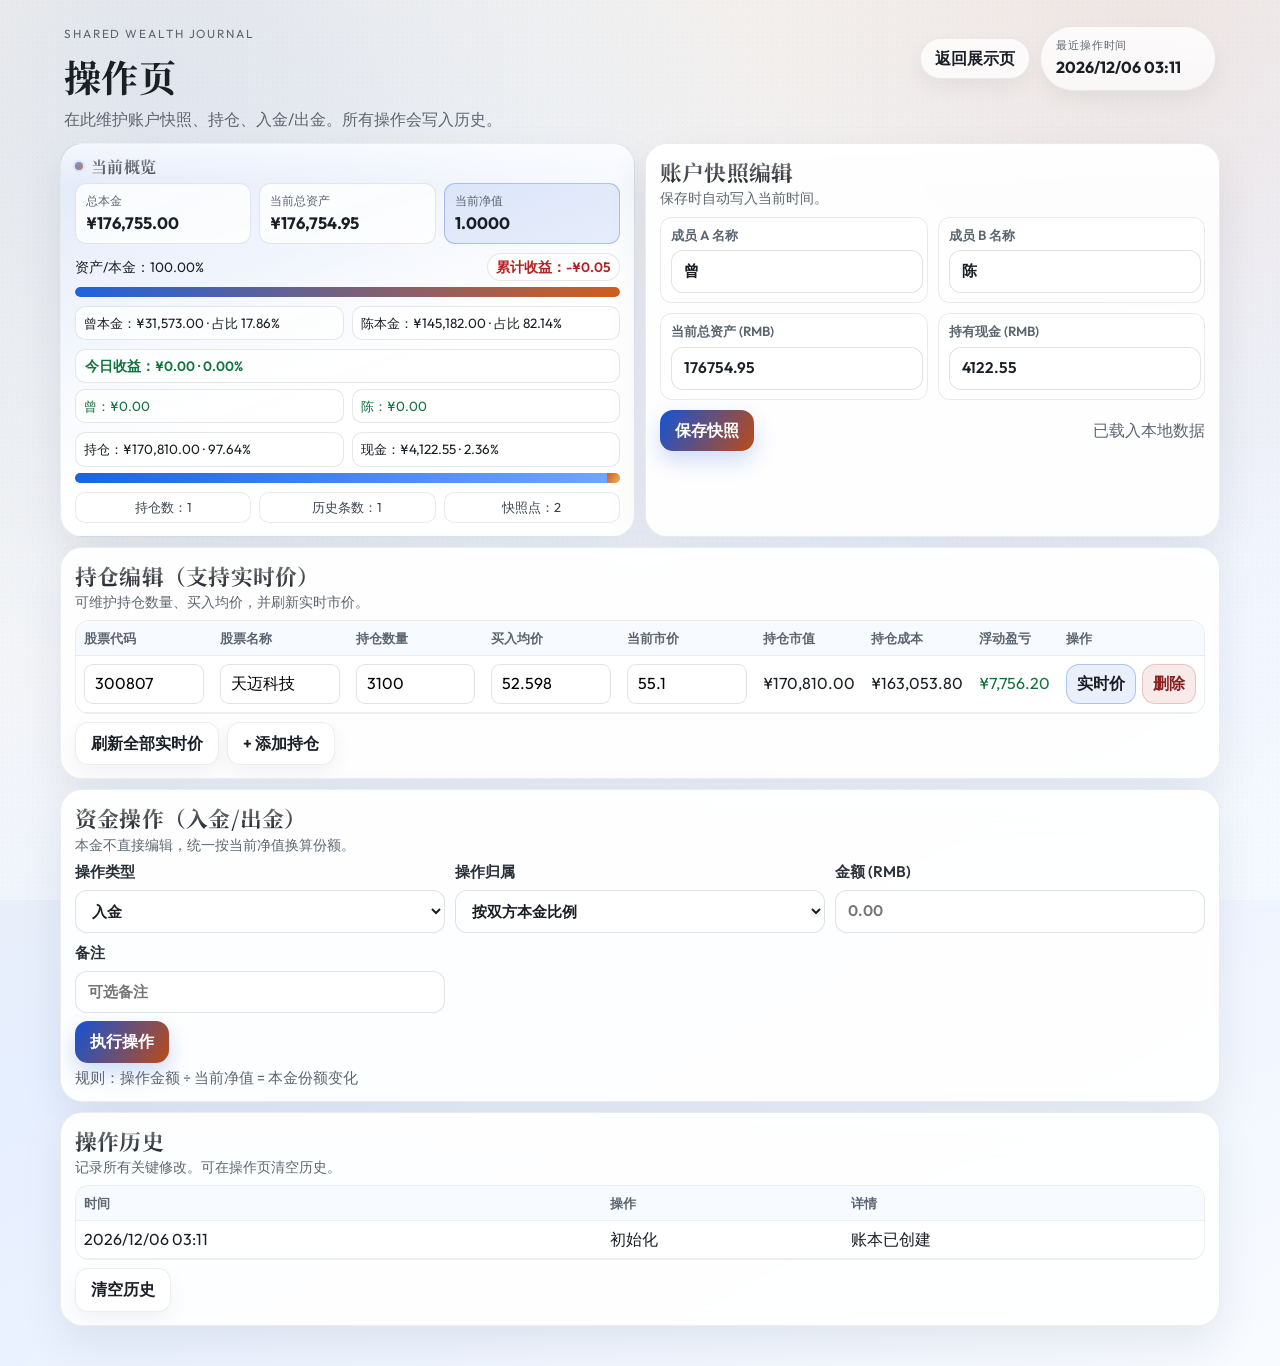
==== operation.html @ f7cd4439 "Improve asset and operation layout" ====
<!DOCTYPE html>
<html lang="zh-CN">
  <head>
    <meta charset="UTF-8" />
    <meta name="viewport" content="width=device-width, initial-scale=1.0" />
    <title>权益投资记录账本 - 操作页</title>
    <link rel="preconnect" href="https://fonts.googleapis.com" />
    <link rel="preconnect" href="https://fonts.gstatic.com" crossorigin />
    <link
      href="https://fonts.googleapis.com/css2?family=Noto+Serif+SC:wght@600;700&family=Outfit:wght@400;500;600;700&display=swap"
      rel="stylesheet"
    />
    <link rel="stylesheet" href="./styles.css" />
  </head>
  <body>
    <div class="noise" aria-hidden="true"></div>
    <main class="page" id="operation-page">
      <header class="hero reveal delay-1">
        <div>
          <p class="eyebrow">Shared Wealth Journal</p>
          <h1>操作页</h1>
          <p class="subtitle">在此维护账户快照、持仓、入金/出金。所有操作会写入历史。</p>
        </div>
        <div class="hero-tools">
          <a class="link-btn" href="./index.html">返回展示页</a>
          <div class="stamp">
            <span>最近操作时间</span>
            <strong id="operation-updated-at">-</strong>
          </div>
        </div>
      </header>

      <section class="grid-2">
        <article class="card overview-card reveal delay-2">
          <p class="label">当前概览</p>
          <div class="overview-panel">
            <div class="overview-main">
              <div class="metric">
                <span>总本金</span>
                <strong id="op-total-principal-value">¥0.00</strong>
              </div>
              <div class="metric">
                <span>当前总资产</span>
                <strong id="op-current-asset-value">¥0.00</strong>
              </div>
              <div class="metric highlight">
                <span>当前净值</span>
                <strong id="op-net-value-value">0.0000</strong>
              </div>
            </div>
            <div class="overview-progress">
              <div class="overview-progress-head">
                <p id="op-progress-caption">资产/本金：0.00%</p>
                <p id="op-total-profit-chip">累计收益：¥0.00</p>
              </div>
              <div class="overview-progress-track">
                <i id="op-progress-fill"></i>
              </div>
            </div>
            <div class="overview-members">
              <p id="op-member-a-line">成员A本金：¥0.00 · 占比 0.00%</p>
              <p id="op-member-b-line">成员B本金：¥0.00 · 占比 0.00%</p>
            </div>
            <div class="overview-today">
              <p id="op-today-total-chip">今日收益：¥0.00 · 0.00%</p>
              <div class="overview-today-grid">
                <p id="op-today-a-chip">成员A：¥0.00</p>
                <p id="op-today-b-chip">成员B：¥0.00</p>
              </div>
            </div>
            <div class="overview-structure">
              <div class="overview-structure-lines">
                <p id="op-structure-holding-line">持仓：¥0.00 · 0.00%</p>
                <p id="op-structure-cash-line">现金：¥0.00 · 0.00%</p>
              </div>
              <div class="overview-structure-track">
                <i id="op-structure-holding-bar"></i>
                <i id="op-structure-cash-bar"></i>
              </div>
            </div>
            <div class="overview-meta">
              <p id="op-meta-holdings">持仓数：0</p>
              <p id="op-meta-logs">历史条数：0</p>
              <p id="op-meta-snapshots">快照点：0</p>
            </div>
          </div>
        </article>

        <article class="card snapshot-card reveal delay-3">
          <div class="section-head">
            <h3>账户快照编辑</h3>
            <p>保存时自动写入当前时间。</p>
          </div>
          <form id="ledger-form" class="snapshot-form">
            <div class="snapshot-grid">
              <label class="field-card">
                <span>成员 A 名称</span>
                <input id="member-a-name" type="text" />
              </label>
              <label class="field-card">
                <span>成员 B 名称</span>
                <input id="member-b-name" type="text" />
              </label>
              <label class="field-card">
                <span>当前总资产 (RMB)</span>
                <input id="current-total-asset" type="number" min="0" step="0.01" />
              </label>
              <label class="field-card">
                <span>持有现金 (RMB)</span>
                <input id="cash-amount" type="number" min="0" step="0.01" />
              </label>
            </div>
            <div class="snapshot-actions">
              <button id="save-btn" type="submit">保存快照</button>
              <p id="save-status" class="status">已载入本地数据</p>
            </div>
          </form>
        </article>
      </section>

      <section class="card reveal delay-4">
        <div class="section-head">
          <h3>持仓编辑（支持实时价）</h3>
          <p>可维护持仓数量、买入均价，并刷新实时市价。</p>
        </div>
        <div class="table-wrap">
          <table>
            <thead>
              <tr>
                <th>股票代码</th>
                <th>股票名称</th>
                <th>持仓数量</th>
                <th>买入均价</th>
                <th>当前市价</th>
                <th>持仓市值</th>
                <th>持仓成本</th>
                <th>浮动盈亏</th>
                <th>操作</th>
              </tr>
            </thead>
            <tbody id="holdings-editor-body"></tbody>
          </table>
        </div>
        <div class="actions">
          <button id="refresh-quotes" type="button" class="ghost">刷新全部实时价</button>
          <button id="add-holding" type="button" class="ghost">+ 添加持仓</button>
        </div>
      </section>

      <section class="card reveal delay-5">
        <div class="section-head">
          <h3>资金操作（入金/出金）</h3>
          <p>本金不直接编辑，统一按当前净值换算份额。</p>
        </div>
        <form id="capital-form">
          <div class="editor-grid">
            <label>
              操作类型
              <select id="capital-action">
                <option value="deposit">入金</option>
                <option value="withdraw">出金</option>
              </select>
            </label>
            <label>
              操作归属
              <select id="capital-target">
                <option value="proportional">按双方本金比例</option>
                <option value="memberA">成员 A</option>
                <option value="memberB">成员 B</option>
              </select>
            </label>
            <label>
              金额 (RMB)
              <input id="capital-amount" type="number" min="0" step="0.01" placeholder="0.00" />
            </label>
            <label>
              备注
              <input id="capital-note" type="text" placeholder="可选备注" />
            </label>
          </div>
          <div class="actions">
            <button id="apply-capital" type="submit">执行操作</button>
          </div>
          <p id="capital-preview" class="hint">规则：操作金额 ÷ 当前净值 = 本金份额变化</p>
        </form>
      </section>

      <section class="card reveal delay-6">
        <div class="section-head">
          <h3>操作历史</h3>
          <p>记录所有关键修改。可在操作页清空历史。</p>
        </div>
        <div class="table-wrap">
          <table class="history-table">
            <thead>
              <tr>
                <th>时间</th>
                <th>操作</th>
                <th>详情</th>
              </tr>
            </thead>
            <tbody id="history-body-operation"></tbody>
          </table>
        </div>
        <div class="actions">
          <button id="clear-history" type="button" class="ghost">清空历史</button>
        </div>
      </section>
    </main>

    <template id="holding-editor-row-template">
      <tr>
        <td><input data-field="code" type="text" placeholder="300807" /></td>
        <td><input data-field="name" type="text" placeholder="天迈科技" /></td>
        <td><input data-field="quantity" type="number" min="0" step="1" placeholder="0" /></td>
        <td><input data-field="avgCost" type="number" min="0" step="0.001" placeholder="0" /></td>
        <td><input data-field="currentPrice" type="number" min="0" step="0.001" placeholder="0" /></td>
        <td data-field="marketValue">¥0.00</td>
        <td data-field="costValue">¥0.00</td>
        <td data-field="pnl">¥0.00</td>
        <td>
          <div class="row-actions">
            <button type="button" class="quote-refresh">实时价</button>
            <button type="button" class="remove">删除</button>
          </div>
        </td>
      </tr>
    </template>

    <script src="./app.js"></script>
  </body>
</html>
---- styles.css ----
:root {
  --bg-a: #f6f0e3;
  --bg-b: #e6efff;
  --bg-c: #f8fbff;
  --paper: rgba(255, 255, 255, 0.9);
  --paper-strong: rgba(255, 255, 255, 0.96);
  --ink: #1a1f26;
  --muted: #5c6670;
  --line: rgba(24, 28, 34, 0.12);
  --line-soft: rgba(24, 28, 34, 0.08);
  --accent-a: #1454d4;
  --accent-b: #bb4b18;
  --rise: #11733e;
  --fall: #b81f1f;
  --shadow: 0 18px 44px rgba(19, 25, 33, 0.08);
  --shadow-soft: 0 8px 20px rgba(19, 25, 33, 0.05);
  --radius: 22px;
}

* {
  box-sizing: border-box;
}

body {
  margin: 0;
  min-height: 100vh;
  font-family: "Outfit", "PingFang SC", "Microsoft YaHei", sans-serif;
  color: var(--ink);
  background:
    radial-gradient(circle at 12% 6%, rgba(20, 84, 212, 0.16), transparent 35%),
    radial-gradient(circle at 90% 2%, rgba(187, 75, 24, 0.14), transparent 34%),
    linear-gradient(150deg, var(--bg-a) 0%, var(--bg-b) 52%, var(--bg-c) 100%);
  padding: 24px 12px 40px;
  line-height: 1.35;
}

.noise {
  position: fixed;
  inset: 0;
  z-index: -1;
  pointer-events: none;
  background-image:
    radial-gradient(rgba(30, 33, 36, 0.03) 0.6px, transparent 0.6px),
    linear-gradient(rgba(255, 255, 255, 0.35), rgba(255, 255, 255, 0.35));
  background-size: 5px 5px, auto;
}

.page {
  max-width: 1160px;
  margin: 0 auto;
  display: grid;
  gap: 10px;
}

.hero {
  display: flex;
  align-items: flex-start;
  justify-content: space-between;
  gap: 14px;
  padding: 2px 4px 2px;
}

.eyebrow {
  margin: 0;
  letter-spacing: 0.16em;
  text-transform: uppercase;
  font-size: 0.74rem;
  color: var(--muted);
}

h1,
h2,
h3 {
  margin: 0;
  font-family: "Noto Serif SC", serif;
}

p {
  margin: 0;
}

h1 {
  font-size: clamp(1.8rem, 2.9vw, 2.8rem);
  margin-top: 9px;
  letter-spacing: 0.01em;
}

h2 {
  font-size: clamp(1.4rem, 2.2vw, 2.15rem);
  margin-top: 8px;
}

h3 {
  font-size: clamp(1.1rem, 1.5vw, 1.45rem);
}

.subtitle {
  margin: 8px 0 0;
  color: var(--muted);
  max-width: 56ch;
}

.hero-tools {
  display: flex;
  align-items: center;
  gap: 10px;
  flex-wrap: wrap;
  justify-content: flex-end;
}

.link-btn {
  display: inline-flex;
  align-items: center;
  justify-content: center;
  text-decoration: none;
  color: var(--ink);
  background: rgba(255, 255, 255, 0.78);
  border: 1px solid var(--line-soft);
  border-radius: 999px;
  padding: 9px 14px;
  font-weight: 600;
  box-shadow: var(--shadow-soft);
  transition: transform 160ms ease, box-shadow 160ms ease, color 160ms ease;
}

.link-btn:hover {
  transform: translateY(-1px);
  box-shadow: 0 10px 20px rgba(19, 25, 33, 0.08);
  color: #0f4bbf;
}

.stamp {
  min-width: 176px;
  padding: 11px 15px;
  border-radius: 999px;
  border: 1px solid var(--line-soft);
  background: linear-gradient(180deg, rgba(255, 255, 255, 0.82), rgba(255, 255, 255, 0.66));
  box-shadow: var(--shadow-soft);
  display: grid;
  gap: 4px;
}

.stamp span {
  text-transform: uppercase;
  font-size: 0.7rem;
  letter-spacing: 0.08em;
  color: var(--muted);
}

.grid-2 {
  display: grid;
  grid-template-columns: repeat(2, minmax(0, 1fr));
  gap: 10px;
}

.top-layout {
  display: grid;
  grid-template-columns: minmax(0, 1.3fr) minmax(280px, 1fr);
  gap: 10px;
  align-items: stretch;
}

.stack-col {
  display: grid;
  gap: 10px;
}

.profit-stack {
  display: grid;
  gap: 10px;
  grid-template-rows: repeat(2, minmax(0, 1fr));
  min-height: 100%;
}

.profit-stack .card {
  height: 100%;
  display: grid;
  align-content: start;
  gap: 6px;
}

.card {
  position: relative;
  overflow: hidden;
  border: 1px solid var(--line-soft);
  background: var(--paper);
  border-radius: var(--radius);
  box-shadow: var(--shadow);
  padding: 13px 14px;
  backdrop-filter: blur(8px);
}

.card::before {
  content: "";
  position: absolute;
  inset: 0 0 auto 0;
  height: 42px;
  background: linear-gradient(180deg, rgba(255, 255, 255, 0.65), transparent);
  pointer-events: none;
}

.strong {
  background:
    linear-gradient(152deg, rgba(20, 84, 212, 0.16), rgba(255, 255, 255, 0.9) 58%),
    var(--paper);
  display: flex;
  flex-direction: column;
  gap: 6px;
}

.label {
  margin: 0;
  color: #26303a;
  font-family: "Noto Serif SC", serif;
  font-size: 1rem;
  letter-spacing: 0.02em;
  font-weight: 700;
  line-height: 1.2;
  display: flex;
  align-items: center;
  gap: 8px;
}

.label::before {
  content: "";
  width: 8px;
  height: 8px;
  border-radius: 999px;
  background: linear-gradient(120deg, var(--accent-a), var(--accent-b));
  box-shadow: 0 0 0 2px rgba(20, 84, 212, 0.12);
}

.hint {
  margin-top: 5px;
  color: var(--muted);
  font-size: 0.92rem;
}

.split-lines {
  margin-top: 7px;
  display: grid;
  gap: 6px;
}

.split-lines p {
  margin: 0;
}

.section-head {
  display: grid;
  gap: 3px;
}

.section-head p {
  margin: 0;
  color: var(--muted);
  font-size: 0.9rem;
}

.section-head h3 {
  font-size: clamp(1.2rem, 1.7vw, 1.55rem);
  letter-spacing: 0.01em;
}

.formula {
  margin: 10px 0 0;
  font-weight: 600;
}

.calc-group {
  display: grid;
  gap: 1px;
}

button.calc-toggle {
  width: 100%;
  text-align: left;
  color: inherit;
  background: transparent;
  border: none;
  border-radius: 0;
  padding: 2px 0;
  font-weight: 600;
  box-shadow: none;
  cursor: pointer;
  transition: color 160ms ease;
}

button.calc-toggle:hover {
  color: #0f4bbf;
}

button.calc-toggle[aria-expanded="true"] {
  color: #0f4bbf;
}

button.calc-toggle:focus-visible {
  outline: 2px solid rgba(20, 84, 212, 0.28);
  outline-offset: 2px;
  border-radius: 6px;
}

.calc-formula {
  display: block;
  max-height: 0;
  opacity: 0;
  overflow: hidden;
  margin: 0 2px;
  color: var(--muted);
  font-size: 0.88rem;
  line-height: 1.4;
  padding: 0 4px 0 10px;
  border-left: 2px solid rgba(20, 84, 212, 0.24);
  transition: max-height 220ms ease, opacity 180ms ease, margin-top 180ms ease, padding-top 180ms ease,
    padding-bottom 180ms ease;
}

.calc-formula.open {
  max-height: 120px;
  opacity: 1;
  margin-top: 3px;
  padding-top: 2px;
  padding-bottom: 2px;
}

.table-wrap {
  margin-top: 7px;
  overflow-x: auto;
  border: 1px solid var(--line-soft);
  border-radius: 14px;
  background: rgba(255, 255, 255, 0.8);
  box-shadow: inset 0 1px 0 rgba(255, 255, 255, 0.6);
}

table {
  width: 100%;
  border-collapse: collapse;
  min-width: 980px;
}

table.history-table {
  min-width: 620px;
}

th,
td {
  padding: 8px 8px;
  border-bottom: 1px solid rgba(30, 33, 36, 0.07);
  text-align: left;
  vertical-align: middle;
  white-space: nowrap;
}

th {
  color: var(--muted);
  font-size: 0.84rem;
  font-weight: 600;
  background: rgba(247, 250, 255, 0.9);
}

td input {
  width: 100%;
  border: 1px solid rgba(30, 33, 36, 0.13);
  border-radius: 9px;
  background: rgba(255, 255, 255, 0.96);
  padding: 8px 10px;
  font: inherit;
}

.editor-grid {
  margin-top: 7px;
  display: grid;
  grid-template-columns: repeat(3, minmax(0, 1fr));
  gap: 10px;
}

label {
  display: grid;
  gap: 7px;
  font-weight: 600;
  color: #2b3138;
  font-size: 0.96rem;
}

label input {
  border: 1px solid rgba(30, 33, 36, 0.13);
  border-radius: 12px;
  background: rgba(255, 255, 255, 0.96);
  padding: 10px 12px;
  font: inherit;
  color: var(--ink);
  box-shadow: inset 0 1px 0 rgba(255, 255, 255, 0.7);
}

label select {
  border: 1px solid rgba(30, 33, 36, 0.13);
  border-radius: 12px;
  background: rgba(255, 255, 255, 0.96);
  padding: 10px 12px;
  font: inherit;
  color: var(--ink);
  box-shadow: inset 0 1px 0 rgba(255, 255, 255, 0.7);
}

input:focus {
  outline: 2px solid rgba(20, 84, 212, 0.32);
  outline-offset: 1px;
}

.actions {
  margin-top: 8px;
  display: flex;
  gap: 8px;
  flex-wrap: wrap;
}

button:not(.calc-toggle) {
  border: none;
  border-radius: 13px;
  padding: 10px 15px;
  font: inherit;
  font-weight: 600;
  color: #fff;
  background: linear-gradient(120deg, var(--accent-a), var(--accent-b));
  cursor: pointer;
  box-shadow: 0 10px 22px rgba(20, 84, 212, 0.2);
  transition: transform 180ms ease, box-shadow 180ms ease, filter 180ms ease;
}

button:not(.calc-toggle):hover {
  transform: translateY(-1px);
  box-shadow: 0 14px 28px rgba(20, 84, 212, 0.22);
  filter: saturate(1.05);
}

button.ghost {
  color: var(--ink);
  background: rgba(255, 255, 255, 0.76);
  border: 1px solid var(--line-soft);
  box-shadow: var(--shadow-soft);
}

button.remove {
  padding: 8px 10px;
  color: #8b1f1f;
  background: rgba(184, 31, 31, 0.09);
  border: 1px solid rgba(184, 31, 31, 0.2);
  box-shadow: none;
}

.row-actions {
  display: flex;
  gap: 6px;
}

button.quote-refresh {
  padding: 8px 10px;
  color: var(--ink);
  background: rgba(20, 84, 212, 0.09);
  border: 1px solid rgba(20, 84, 212, 0.28);
  box-shadow: none;
}

.status {
  margin: 8px 0 0;
  color: var(--muted);
}

.overview-card {
  background:
    linear-gradient(160deg, rgba(20, 84, 212, 0.12), rgba(255, 255, 255, 0.9) 58%),
    var(--paper);
}

.overview-panel {
  margin-top: 7px;
  display: grid;
  gap: 9px;
}

.overview-main {
  display: grid;
  grid-template-columns: repeat(3, minmax(0, 1fr));
  gap: 8px;
}

.metric {
  padding: 9px 10px;
  border-radius: 11px;
  border: 1px solid rgba(24, 28, 34, 0.1);
  background: rgba(255, 255, 255, 0.78);
  display: grid;
  gap: 4px;
}

.metric span {
  color: var(--muted);
  font-size: 0.78rem;
}

.metric strong {
  font-size: 1.03rem;
  line-height: 1.2;
}

.metric.highlight {
  border-color: rgba(20, 84, 212, 0.28);
  background: rgba(20, 84, 212, 0.09);
}

.overview-progress {
  display: grid;
  gap: 6px;
}

.overview-progress-head {
  display: flex;
  justify-content: space-between;
  gap: 8px;
  align-items: center;
  flex-wrap: wrap;
}

.overview-progress-head p {
  margin: 0;
  font-size: 0.85rem;
}

#op-total-profit-chip {
  padding: 4px 8px;
  border-radius: 999px;
  border: 1px solid rgba(24, 28, 34, 0.1);
  background: rgba(255, 255, 255, 0.76);
  font-weight: 600;
}

.overview-progress-track {
  height: 10px;
  border-radius: 999px;
  background: rgba(24, 28, 34, 0.08);
  overflow: hidden;
}

#op-progress-fill {
  display: block;
  height: 100%;
  width: 0;
  border-radius: inherit;
  background: linear-gradient(120deg, #1c63e0, #d15d1c);
  transition: width 220ms ease;
}

.overview-members {
  display: grid;
  grid-template-columns: repeat(2, minmax(0, 1fr));
  gap: 8px;
}

.overview-members p {
  margin: 0;
  padding: 7px 8px;
  border-radius: 10px;
  border: 1px solid rgba(24, 28, 34, 0.1);
  background: rgba(255, 255, 255, 0.76);
  font-size: 0.84rem;
}

.overview-today {
  display: grid;
  gap: 6px;
}

#op-today-total-chip {
  margin: 0;
  padding: 7px 9px;
  border-radius: 10px;
  border: 1px solid rgba(24, 28, 34, 0.1);
  background: rgba(255, 255, 255, 0.78);
  font-size: 0.85rem;
  font-weight: 600;
}

.overview-today-grid {
  display: grid;
  grid-template-columns: repeat(2, minmax(0, 1fr));
  gap: 8px;
}

.overview-today-grid p {
  margin: 0;
  padding: 7px 8px;
  border-radius: 10px;
  border: 1px solid rgba(24, 28, 34, 0.1);
  background: rgba(255, 255, 255, 0.76);
  font-size: 0.84rem;
}

.overview-structure {
  display: grid;
  gap: 6px;
}

.overview-structure-lines {
  display: grid;
  grid-template-columns: repeat(2, minmax(0, 1fr));
  gap: 8px;
}

.overview-structure-lines p {
  margin: 0;
  padding: 7px 8px;
  border-radius: 10px;
  border: 1px solid rgba(24, 28, 34, 0.1);
  background: rgba(255, 255, 255, 0.76);
  font-size: 0.84rem;
}

.overview-structure-track {
  height: 10px;
  border-radius: 999px;
  background: rgba(24, 28, 34, 0.08);
  overflow: hidden;
  display: flex;
}

.overview-structure-track i {
  display: block;
  height: 100%;
  width: 0;
  transition: width 220ms ease;
}

#op-structure-holding-bar {
  background: linear-gradient(120deg, #1c63e0, #6fa6ff);
}

#op-structure-cash-bar {
  background: linear-gradient(120deg, #d15d1c, #ecb267);
}

.overview-meta {
  display: grid;
  grid-template-columns: repeat(3, minmax(0, 1fr));
  gap: 8px;
}

.overview-meta p {
  margin: 0;
  padding: 6px 8px;
  border-radius: 10px;
  border: 1px solid rgba(24, 28, 34, 0.09);
  background: rgba(255, 255, 255, 0.72);
  color: #3c4551;
  font-size: 0.81rem;
  text-align: center;
}

.snapshot-form {
  margin-top: 8px;
  display: grid;
  gap: 10px;
}

.snapshot-grid {
  display: grid;
  grid-template-columns: repeat(2, minmax(0, 1fr));
  gap: 10px;
}

.field-card {
  gap: 6px;
  padding: 9px 10px;
  border-radius: 12px;
  border: 1px solid rgba(24, 28, 34, 0.09);
  background: rgba(255, 255, 255, 0.72);
}

.field-card span {
  font-size: 0.83rem;
  color: var(--muted);
}

.snapshot-actions {
  display: flex;
  align-items: center;
  justify-content: space-between;
  gap: 10px;
  flex-wrap: wrap;
}

.snapshot-actions .status {
  margin: 0;
}

.curve-card {
  padding-bottom: 12px;
}

.curve-wrap {
  margin-top: 8px;
  border: 1px solid var(--line-soft);
  border-radius: 14px;
  background:
    linear-gradient(180deg, rgba(245, 249, 255, 0.8), rgba(255, 255, 255, 0.75)),
    repeating-linear-gradient(
      to bottom,
      rgba(20, 84, 212, 0.08) 0,
      rgba(20, 84, 212, 0.08) 1px,
      transparent 1px,
      transparent 42px
    );
  overflow: hidden;
}

#profit-curve {
  display: block;
  width: 100%;
  height: 220px;
}

#profit-curve-area {
  fill: url(#curve-area-gradient);
}

#profit-curve-path {
  fill: none;
  stroke: url(#curve-line-gradient);
  stroke-width: 3;
  stroke-linecap: round;
  stroke-linejoin: round;
}

.curve-foot {
  margin-top: 8px;
  display: grid;
  grid-template-columns: repeat(4, minmax(0, 1fr));
  gap: 6px;
}

.curve-foot p {
  margin: 0;
  font-size: 0.86rem;
}

.profit-card h2,
.today-card h2 {
  margin-top: 4px;
}

.today-card {
  background:
    linear-gradient(150deg, rgba(17, 115, 62, 0.08), rgba(255, 255, 255, 0.88) 58%),
    var(--paper);
}

.today-grid {
  margin-top: 6px;
  display: grid;
  grid-template-columns: repeat(2, minmax(0, 1fr));
  gap: 8px;
}

.today-chip {
  padding: 8px 10px;
  border-radius: 10px;
  border: 1px solid rgba(24, 28, 34, 0.1);
  background: rgba(255, 255, 255, 0.78);
  font-weight: 600;
}

.today-chip.positive {
  border-color: rgba(17, 115, 62, 0.28);
  background: rgba(17, 115, 62, 0.08);
}

.today-chip.negative {
  border-color: rgba(184, 31, 31, 0.28);
  background: rgba(184, 31, 31, 0.08);
}

.allocation-grid {
  margin-top: 8px;
  display: grid;
  gap: 6px;
}

.alloc-item {
  display: grid;
  gap: 5px;
  padding: 7px 8px;
  border-radius: 12px;
  border: 1px solid rgba(24, 28, 34, 0.08);
  background: rgba(255, 255, 255, 0.64);
}

.alloc-toggle {
  padding: 0;
  font-size: 0.95rem;
  letter-spacing: 0.01em;
}

.alloc-track {
  height: 8px;
  background: rgba(20, 84, 212, 0.12);
  border-radius: 999px;
  overflow: hidden;
}

.alloc-track i {
  display: block;
  height: 100%;
  width: 0;
  border-radius: inherit;
  background: linear-gradient(120deg, #1c63e0, #4f8fff);
  transition: width 220ms ease;
}

.alloc-track.alt {
  background: rgba(209, 93, 28, 0.12);
}

.alloc-track.alt i {
  background: linear-gradient(120deg, #d15d1c, #e99e57);
}

.asset-structure {
  margin-top: auto;
  padding: 9px 10px 10px;
  border-radius: 12px;
  border: 1px solid rgba(24, 28, 34, 0.08);
  background: linear-gradient(165deg, rgba(255, 255, 255, 0.78), rgba(245, 250, 255, 0.74));
  display: grid;
  gap: 8px;
}

.structure-head {
  display: grid;
  grid-template-columns: repeat(2, minmax(0, 1fr));
  gap: 8px;
  color: #2f3742;
  font-size: 0.88rem;
}

.structure-head p {
  margin: 0;
  border: 1px solid rgba(24, 28, 34, 0.08);
  border-radius: 10px;
  background: rgba(255, 255, 255, 0.74);
  padding: 6px 8px;
}

.structure-bar {
  height: 10px;
  border-radius: 999px;
  background: rgba(24, 28, 34, 0.08);
  overflow: hidden;
  display: flex;
}

.structure-bar i {
  display: block;
  height: 100%;
  width: 0;
  transition: width 220ms ease;
}

#structure-holding-bar {
  background: linear-gradient(120deg, #1c63e0, #6ca1ff);
}

#structure-cash-bar {
  background: linear-gradient(120deg, #d15d1c, #ecb267);
}

.structure-badges {
  display: grid;
  grid-template-columns: repeat(2, minmax(0, 1fr));
  gap: 8px;
}

.structure-badges p {
  margin: 0;
  padding: 6px 8px;
  border-radius: 10px;
  border: 1px solid rgba(24, 28, 34, 0.1);
  background: rgba(255, 255, 255, 0.74);
  font-size: 0.86rem;
}

.structure-badges p.positive {
  border-color: rgba(17, 115, 62, 0.24);
  background: rgba(17, 115, 62, 0.08);
}

.structure-badges p.negative {
  border-color: rgba(184, 31, 31, 0.24);
  background: rgba(184, 31, 31, 0.08);
}

.positive {
  color: var(--rise);
}

.negative {
  color: var(--fall);
}

.reveal {
  opacity: 0;
  transform: translateY(12px);
  animation: appear 500ms forwards;
}

.delay-1 {
  animation-delay: 70ms;
}

.delay-2 {
  animation-delay: 110ms;
}

.delay-3 {
  animation-delay: 150ms;
}

.delay-4 {
  animation-delay: 180ms;
}

.delay-5 {
  animation-delay: 220ms;
}

.delay-6 {
  animation-delay: 260ms;
}

.delay-7 {
  animation-delay: 300ms;
}

.delay-8 {
  animation-delay: 330ms;
}

.delay-9 {
  animation-delay: 360ms;
}

.delay-10 {
  animation-delay: 390ms;
}

.delay-11 {
  animation-delay: 420ms;
}

@keyframes appear {
  to {
    opacity: 1;
    transform: translateY(0);
  }
}

@media (max-width: 980px) {
  .grid-2 {
    grid-template-columns: 1fr;
  }

  .top-layout {
    grid-template-columns: 1fr;
    align-items: start;
  }

  .profit-stack {
    grid-template-rows: auto auto;
  }

  .profit-stack .card {
    height: auto;
  }

  .hero {
    flex-direction: column;
    align-items: flex-start;
  }

  .hero-tools {
    justify-content: flex-start;
  }

  .editor-grid {
    grid-template-columns: repeat(2, minmax(0, 1fr));
  }

  .curve-foot {
    grid-template-columns: repeat(2, minmax(0, 1fr));
  }

  .overview-main {
    grid-template-columns: 1fr;
  }

  .overview-members {
    grid-template-columns: 1fr;
  }

  .overview-today-grid {
    grid-template-columns: 1fr;
  }

  .overview-structure-lines {
    grid-template-columns: 1fr;
  }

  .overview-meta {
    grid-template-columns: repeat(2, minmax(0, 1fr));
  }

  .snapshot-grid {
    grid-template-columns: 1fr;
  }
}

@media (max-width: 640px) {
  body {
    padding: 14px 9px 28px;
  }

  .card {
    border-radius: 16px;
    padding: 12px;
  }

  .editor-grid {
    grid-template-columns: 1fr;
  }

  button:not(.calc-toggle) {
    width: 100%;
  }

  .row-actions button {
    width: auto;
  }

  .actions {
    flex-direction: column;
  }

  #profit-curve {
    height: 185px;
  }

  .today-grid {
    grid-template-columns: 1fr;
  }

  .structure-head,
  .structure-badges {
    grid-template-columns: 1fr;
  }

  .overview-meta {
    grid-template-columns: 1fr;
  }

  .snapshot-actions {
    flex-direction: column;
    align-items: stretch;
  }
}
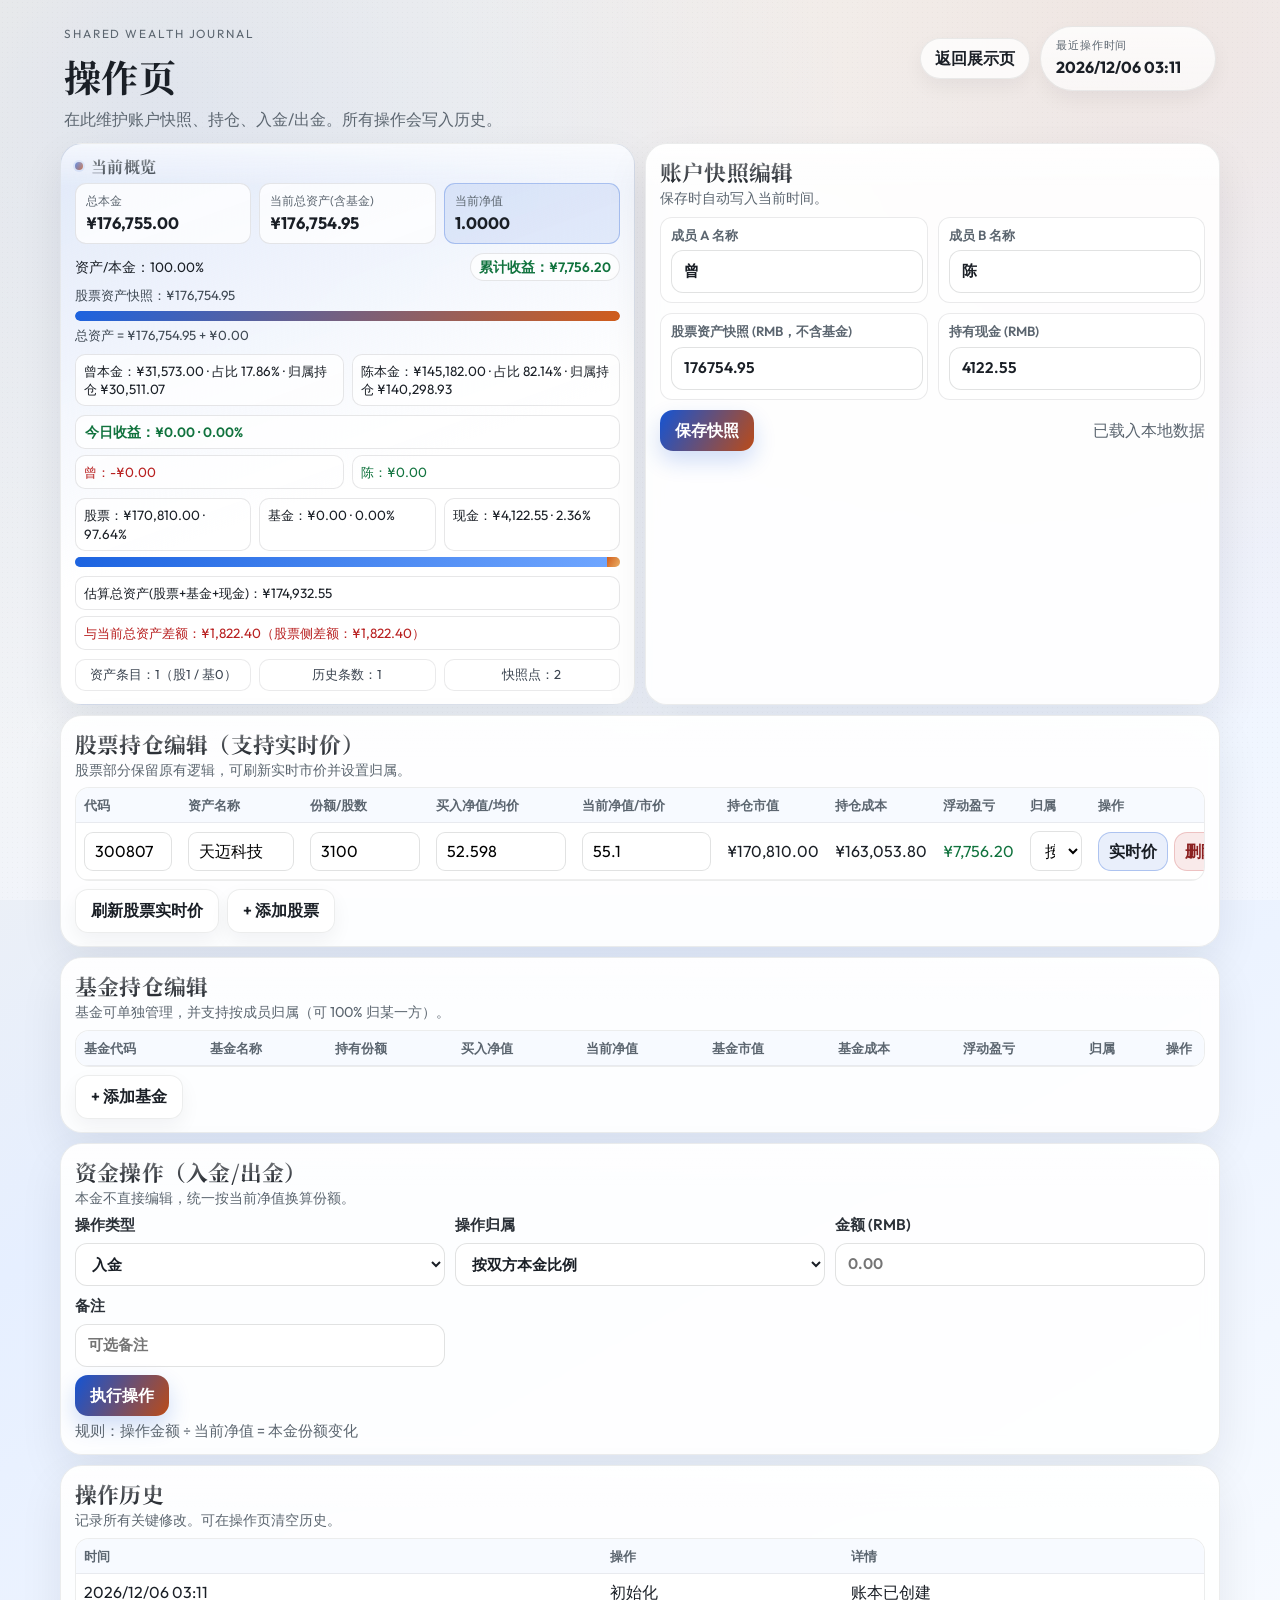
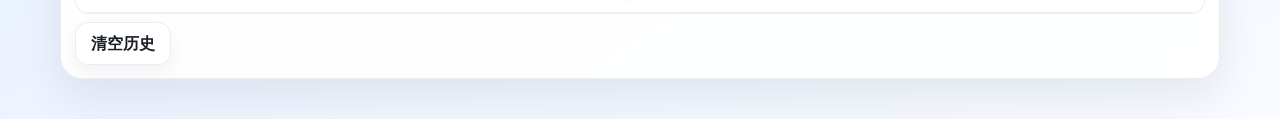
==== commit 734c08ac: "Fix asset allocation and yield logic" ====
--- a/operation.html
+++ b/operation.html
@@ -40,7 +40,7 @@
                 <strong id="op-total-principal-value">¥0.00</strong>
               </div>
               <div class="metric">
-                <span>当前总资产</span>
+                <span>当前总资产(含基金)</span>
                 <strong id="op-current-asset-value">¥0.00</strong>
               </div>
               <div class="metric highlight">
@@ -53,9 +53,11 @@
                 <p id="op-progress-caption">资产/本金：0.00%</p>
                 <p id="op-total-profit-chip">累计收益：¥0.00</p>
               </div>
+              <p id="op-stock-snapshot-line">股票资产快照：¥0.00</p>
               <div class="overview-progress-track">
                 <i id="op-progress-fill"></i>
               </div>
+              <p id="op-total-asset-formula">总资产 = 股票资产快照 + 基金市值</p>
             </div>
             <div class="overview-members">
               <p id="op-member-a-line">成员A本金：¥0.00 · 占比 0.00%</p>
@@ -70,13 +72,19 @@
             </div>
             <div class="overview-structure">
               <div class="overview-structure-lines">
-                <p id="op-structure-holding-line">持仓：¥0.00 · 0.00%</p>
+                <p id="op-structure-stock-line">股票：¥0.00 · 0.00%</p>
+                <p id="op-structure-fund-line">基金：¥0.00 · 0.00%</p>
                 <p id="op-structure-cash-line">现金：¥0.00 · 0.00%</p>
               </div>
               <div class="overview-structure-track">
-                <i id="op-structure-holding-bar"></i>
+                <i id="op-structure-stock-bar"></i>
+                <i id="op-structure-fund-bar"></i>
                 <i id="op-structure-cash-bar"></i>
               </div>
+            </div>
+            <div class="overview-estimate">
+              <p id="op-estimated-total-line">估算总资产(股票+基金+现金)：¥0.00</p>
+              <p id="op-estimated-gap-line">与当前总资产差额：¥0.00</p>
             </div>
             <div class="overview-meta">
               <p id="op-meta-holdings">持仓数：0</p>
@@ -102,7 +110,7 @@
                 <input id="member-b-name" type="text" />
               </label>
               <label class="field-card">
-                <span>当前总资产 (RMB)</span>
+                <span>股票资产快照 (RMB，不含基金)</span>
                 <input id="current-total-asset" type="number" min="0" step="0.01" />
               </label>
               <label class="field-card">
@@ -120,34 +128,64 @@
 
       <section class="card reveal delay-4">
         <div class="section-head">
-          <h3>持仓编辑（支持实时价）</h3>
-          <p>可维护持仓数量、买入均价，并刷新实时市价。</p>
+          <h3>股票持仓编辑（支持实时价）</h3>
+          <p>股票部分保留原有逻辑，可刷新实时市价并设置归属。</p>
         </div>
         <div class="table-wrap">
           <table>
             <thead>
               <tr>
-                <th>股票代码</th>
-                <th>股票名称</th>
-                <th>持仓数量</th>
-                <th>买入均价</th>
-                <th>当前市价</th>
+                <th>代码</th>
+                <th>资产名称</th>
+                <th>份额/股数</th>
+                <th>买入净值/均价</th>
+                <th>当前净值/市价</th>
                 <th>持仓市值</th>
                 <th>持仓成本</th>
                 <th>浮动盈亏</th>
+                <th>归属</th>
                 <th>操作</th>
               </tr>
             </thead>
-            <tbody id="holdings-editor-body"></tbody>
+            <tbody id="stock-editor-body"></tbody>
           </table>
         </div>
         <div class="actions">
-          <button id="refresh-quotes" type="button" class="ghost">刷新全部实时价</button>
-          <button id="add-holding" type="button" class="ghost">+ 添加持仓</button>
+          <button id="refresh-quotes" type="button" class="ghost">刷新股票实时价</button>
+          <button id="add-stock" type="button" class="ghost">+ 添加股票</button>
         </div>
       </section>
 
       <section class="card reveal delay-5">
+        <div class="section-head">
+          <h3>基金持仓编辑</h3>
+          <p>基金可单独管理，并支持按成员归属（可 100% 归某一方）。</p>
+        </div>
+        <div class="table-wrap">
+          <table>
+            <thead>
+              <tr>
+                <th>基金代码</th>
+                <th>基金名称</th>
+                <th>持有份额</th>
+                <th>买入净值</th>
+                <th>当前净值</th>
+                <th>基金市值</th>
+                <th>基金成本</th>
+                <th>浮动盈亏</th>
+                <th>归属</th>
+                <th>操作</th>
+              </tr>
+            </thead>
+            <tbody id="fund-editor-body"></tbody>
+          </table>
+        </div>
+        <div class="actions">
+          <button id="add-fund" type="button" class="ghost">+ 添加基金</button>
+        </div>
+      </section>
+
+      <section class="card reveal delay-6">
         <div class="section-head">
           <h3>资金操作（入金/出金）</h3>
           <p>本金不直接编辑，统一按当前净值换算份额。</p>
@@ -185,7 +223,7 @@
         </form>
       </section>
 
-      <section class="card reveal delay-6">
+      <section class="card reveal delay-7">
         <div class="section-head">
           <h3>操作历史</h3>
           <p>记录所有关键修改。可在操作页清空历史。</p>
@@ -208,17 +246,24 @@
       </section>
     </main>
 
-    <template id="holding-editor-row-template">
+    <template id="stock-editor-row-template">
       <tr>
         <td><input data-field="code" type="text" placeholder="300807" /></td>
         <td><input data-field="name" type="text" placeholder="天迈科技" /></td>
-        <td><input data-field="quantity" type="number" min="0" step="1" placeholder="0" /></td>
+        <td><input data-field="quantity" type="number" min="0" step="0.001" placeholder="0" /></td>
         <td><input data-field="avgCost" type="number" min="0" step="0.001" placeholder="0" /></td>
         <td><input data-field="currentPrice" type="number" min="0" step="0.001" placeholder="0" /></td>
         <td data-field="marketValue">¥0.00</td>
         <td data-field="costValue">¥0.00</td>
         <td data-field="pnl">¥0.00</td>
         <td>
+          <select data-field="owner">
+            <option value="proportional">按本金比例</option>
+            <option value="memberA">成员 A</option>
+            <option value="memberB">成员 B</option>
+          </select>
+        </td>
+        <td>
           <div class="row-actions">
             <button type="button" class="quote-refresh">实时价</button>
             <button type="button" class="remove">删除</button>
@@ -227,6 +272,32 @@
       </tr>
     </template>
 
+    <template id="fund-editor-row-template">
+      <tr>
+        <td><input data-field="code" type="text" placeholder="001234" /></td>
+        <td><input data-field="name" type="text" placeholder="基金名称" /></td>
+        <td><input data-field="quantity" type="number" min="0" step="0.001" placeholder="0" /></td>
+        <td><input data-field="avgCost" type="number" min="0" step="0.0001" placeholder="0" /></td>
+        <td><input data-field="currentPrice" type="number" min="0" step="0.0001" placeholder="0" /></td>
+        <td data-field="marketValue">¥0.00</td>
+        <td data-field="costValue">¥0.00</td>
+        <td data-field="pnl">¥0.00</td>
+        <td>
+          <select data-field="owner">
+            <option value="proportional">按本金比例</option>
+            <option value="memberA">成员 A</option>
+            <option value="memberB">成员 B</option>
+          </select>
+        </td>
+        <td>
+          <div class="row-actions">
+            <button type="button" class="remove">删除</button>
+          </div>
+        </td>
+      </tr>
+    </template>
+
+    <script src="./storage.js"></script>
     <script src="./app.js"></script>
   </body>
 </html>
--- a/styles.css
+++ b/styles.css
@@ -335,7 +335,7 @@
 table {
   width: 100%;
   border-collapse: collapse;
-  min-width: 980px;
+  min-width: 1160px;
 }
 
 table.history-table {
@@ -359,6 +359,15 @@
 }
 
 td input {
+  width: 100%;
+  border: 1px solid rgba(30, 33, 36, 0.13);
+  border-radius: 9px;
+  background: rgba(255, 255, 255, 0.96);
+  padding: 8px 10px;
+  font: inherit;
+}
+
+td select {
   width: 100%;
   border: 1px solid rgba(30, 33, 36, 0.13);
   border-radius: 9px;
@@ -526,6 +535,13 @@
   font-size: 0.85rem;
 }
 
+#op-stock-snapshot-line,
+#op-total-asset-formula {
+  margin: 0;
+  font-size: 0.83rem;
+  color: #3f4954;
+}
+
 #op-total-profit-chip {
   padding: 4px 8px;
   border-radius: 999px;
@@ -602,7 +618,7 @@
 
 .overview-structure-lines {
   display: grid;
-  grid-template-columns: repeat(2, minmax(0, 1fr));
+  grid-template-columns: repeat(3, minmax(0, 1fr));
   gap: 8px;
 }
 
@@ -630,12 +646,30 @@
   transition: width 220ms ease;
 }
 
-#op-structure-holding-bar {
+#op-structure-stock-bar {
   background: linear-gradient(120deg, #1c63e0, #6fa6ff);
+}
+
+#op-structure-fund-bar {
+  background: linear-gradient(120deg, #17a36a, #61d3a4);
 }
 
 #op-structure-cash-bar {
   background: linear-gradient(120deg, #d15d1c, #ecb267);
+}
+
+.overview-estimate {
+  display: grid;
+  gap: 6px;
+}
+
+.overview-estimate p {
+  margin: 0;
+  padding: 7px 8px;
+  border-radius: 10px;
+  border: 1px solid rgba(24, 28, 34, 0.1);
+  background: rgba(255, 255, 255, 0.76);
+  font-size: 0.84rem;
 }
 
 .overview-meta {
@@ -835,7 +869,7 @@
 
 .structure-head {
   display: grid;
-  grid-template-columns: repeat(2, minmax(0, 1fr));
+  grid-template-columns: repeat(3, minmax(0, 1fr));
   gap: 8px;
   color: #2f3742;
   font-size: 0.88rem;
@@ -864,8 +898,12 @@
   transition: width 220ms ease;
 }
 
-#structure-holding-bar {
+#structure-stock-bar {
   background: linear-gradient(120deg, #1c63e0, #6ca1ff);
+}
+
+#structure-fund-bar {
+  background: linear-gradient(120deg, #17a36a, #61d3a4);
 }
 
 #structure-cash-bar {
@@ -897,6 +935,10 @@
   background: rgba(184, 31, 31, 0.08);
 }
 
+#structure-owner-badge {
+  grid-column: 1 / -1;
+}
+
 .positive {
   color: var(--rise);
 }
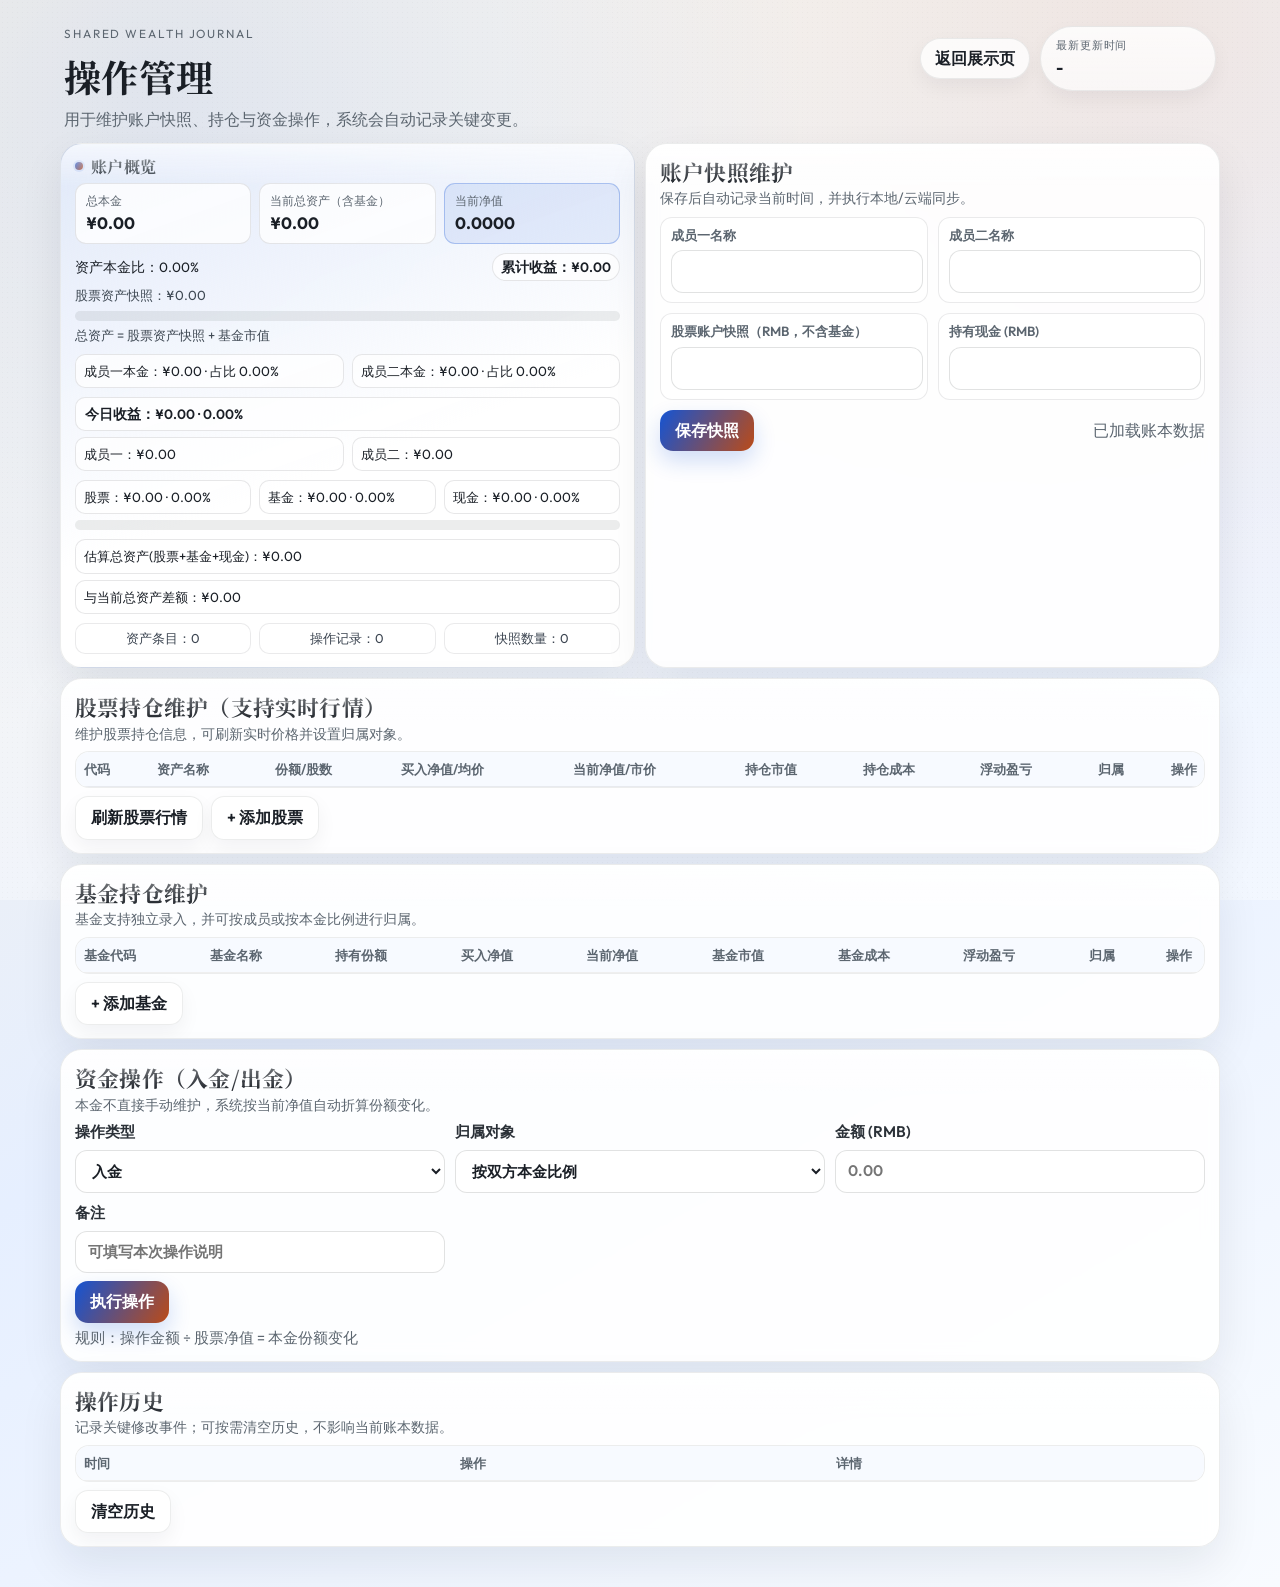
==== commit 6113e423: "Add cloud sync support and polish professional copy" ====
--- a/operation.html
+++ b/operation.html
@@ -3,7 +3,7 @@
   <head>
     <meta charset="UTF-8" />
     <meta name="viewport" content="width=device-width, initial-scale=1.0" />
-    <title>权益投资记录账本 - 操作页</title>
+    <title>权益投资账本 - 操作页</title>
     <link rel="preconnect" href="https://fonts.googleapis.com" />
     <link rel="preconnect" href="https://fonts.gstatic.com" crossorigin />
     <link
@@ -18,13 +18,13 @@
       <header class="hero reveal delay-1">
         <div>
           <p class="eyebrow">Shared Wealth Journal</p>
-          <h1>操作页</h1>
-          <p class="subtitle">在此维护账户快照、持仓、入金/出金。所有操作会写入历史。</p>
+          <h1>操作管理</h1>
+          <p class="subtitle">用于维护账户快照、持仓与资金操作，系统会自动记录关键变更。</p>
         </div>
         <div class="hero-tools">
           <a class="link-btn" href="./index.html">返回展示页</a>
           <div class="stamp">
-            <span>最近操作时间</span>
+            <span>最新更新时间</span>
             <strong id="operation-updated-at">-</strong>
           </div>
         </div>
@@ -32,7 +32,7 @@
 
       <section class="grid-2">
         <article class="card overview-card reveal delay-2">
-          <p class="label">当前概览</p>
+          <p class="label">账户概览</p>
           <div class="overview-panel">
             <div class="overview-main">
               <div class="metric">
@@ -40,7 +40,7 @@
                 <strong id="op-total-principal-value">¥0.00</strong>
               </div>
               <div class="metric">
-                <span>当前总资产(含基金)</span>
+                <span>当前总资产（含基金）</span>
                 <strong id="op-current-asset-value">¥0.00</strong>
               </div>
               <div class="metric highlight">
@@ -50,7 +50,7 @@
             </div>
             <div class="overview-progress">
               <div class="overview-progress-head">
-                <p id="op-progress-caption">资产/本金：0.00%</p>
+                <p id="op-progress-caption">资产本金比：0.00%</p>
                 <p id="op-total-profit-chip">累计收益：¥0.00</p>
               </div>
               <p id="op-stock-snapshot-line">股票资产快照：¥0.00</p>
@@ -60,14 +60,14 @@
               <p id="op-total-asset-formula">总资产 = 股票资产快照 + 基金市值</p>
             </div>
             <div class="overview-members">
-              <p id="op-member-a-line">成员A本金：¥0.00 · 占比 0.00%</p>
-              <p id="op-member-b-line">成员B本金：¥0.00 · 占比 0.00%</p>
+              <p id="op-member-a-line">成员一本金：¥0.00 · 占比 0.00%</p>
+              <p id="op-member-b-line">成员二本金：¥0.00 · 占比 0.00%</p>
             </div>
             <div class="overview-today">
               <p id="op-today-total-chip">今日收益：¥0.00 · 0.00%</p>
               <div class="overview-today-grid">
-                <p id="op-today-a-chip">成员A：¥0.00</p>
-                <p id="op-today-b-chip">成员B：¥0.00</p>
+                <p id="op-today-a-chip">成员一：¥0.00</p>
+                <p id="op-today-b-chip">成员二：¥0.00</p>
               </div>
             </div>
             <div class="overview-structure">
@@ -87,30 +87,30 @@
               <p id="op-estimated-gap-line">与当前总资产差额：¥0.00</p>
             </div>
             <div class="overview-meta">
-              <p id="op-meta-holdings">持仓数：0</p>
-              <p id="op-meta-logs">历史条数：0</p>
-              <p id="op-meta-snapshots">快照点：0</p>
+              <p id="op-meta-holdings">资产条目：0</p>
+              <p id="op-meta-logs">操作记录：0</p>
+              <p id="op-meta-snapshots">快照数量：0</p>
             </div>
           </div>
         </article>
 
         <article class="card snapshot-card reveal delay-3">
           <div class="section-head">
-            <h3>账户快照编辑</h3>
-            <p>保存时自动写入当前时间。</p>
+            <h3>账户快照维护</h3>
+            <p>保存后自动记录当前时间，并执行本地/云端同步。</p>
           </div>
           <form id="ledger-form" class="snapshot-form">
             <div class="snapshot-grid">
               <label class="field-card">
-                <span>成员 A 名称</span>
+                <span>成员一名称</span>
                 <input id="member-a-name" type="text" />
               </label>
               <label class="field-card">
-                <span>成员 B 名称</span>
+                <span>成员二名称</span>
                 <input id="member-b-name" type="text" />
               </label>
               <label class="field-card">
-                <span>股票资产快照 (RMB，不含基金)</span>
+                <span>股票账户快照（RMB，不含基金）</span>
                 <input id="current-total-asset" type="number" min="0" step="0.01" />
               </label>
               <label class="field-card">
@@ -120,7 +120,7 @@
             </div>
             <div class="snapshot-actions">
               <button id="save-btn" type="submit">保存快照</button>
-              <p id="save-status" class="status">已载入本地数据</p>
+              <p id="save-status" class="status">已加载账本数据</p>
             </div>
           </form>
         </article>
@@ -128,8 +128,8 @@
 
       <section class="card reveal delay-4">
         <div class="section-head">
-          <h3>股票持仓编辑（支持实时价）</h3>
-          <p>股票部分保留原有逻辑，可刷新实时市价并设置归属。</p>
+          <h3>股票持仓维护（支持实时行情）</h3>
+          <p>维护股票持仓信息，可刷新实时价格并设置归属对象。</p>
         </div>
         <div class="table-wrap">
           <table>
@@ -151,15 +151,15 @@
           </table>
         </div>
         <div class="actions">
-          <button id="refresh-quotes" type="button" class="ghost">刷新股票实时价</button>
+          <button id="refresh-quotes" type="button" class="ghost">刷新股票行情</button>
           <button id="add-stock" type="button" class="ghost">+ 添加股票</button>
         </div>
       </section>
 
       <section class="card reveal delay-5">
         <div class="section-head">
-          <h3>基金持仓编辑</h3>
-          <p>基金可单独管理，并支持按成员归属（可 100% 归某一方）。</p>
+          <h3>基金持仓维护</h3>
+          <p>基金支持独立录入，并可按成员或按本金比例进行归属。</p>
         </div>
         <div class="table-wrap">
           <table>
@@ -188,7 +188,7 @@
       <section class="card reveal delay-6">
         <div class="section-head">
           <h3>资金操作（入金/出金）</h3>
-          <p>本金不直接编辑，统一按当前净值换算份额。</p>
+          <p>本金不直接手动维护，系统按当前净值自动折算份额变化。</p>
         </div>
         <form id="capital-form">
           <div class="editor-grid">
@@ -200,11 +200,11 @@
               </select>
             </label>
             <label>
-              操作归属
+              归属对象
               <select id="capital-target">
                 <option value="proportional">按双方本金比例</option>
-                <option value="memberA">成员 A</option>
-                <option value="memberB">成员 B</option>
+                <option value="memberA">成员一</option>
+                <option value="memberB">成员二</option>
               </select>
             </label>
             <label>
@@ -213,20 +213,20 @@
             </label>
             <label>
               备注
-              <input id="capital-note" type="text" placeholder="可选备注" />
+              <input id="capital-note" type="text" placeholder="可填写本次操作说明" />
             </label>
           </div>
           <div class="actions">
             <button id="apply-capital" type="submit">执行操作</button>
           </div>
-          <p id="capital-preview" class="hint">规则：操作金额 ÷ 当前净值 = 本金份额变化</p>
+          <p id="capital-preview" class="hint">规则：操作金额 ÷ 股票净值 = 本金份额变化</p>
         </form>
       </section>
 
       <section class="card reveal delay-7">
         <div class="section-head">
           <h3>操作历史</h3>
-          <p>记录所有关键修改。可在操作页清空历史。</p>
+          <p>记录关键修改事件；可按需清空历史，不影响当前账本数据。</p>
         </div>
         <div class="table-wrap">
           <table class="history-table">
@@ -259,8 +259,8 @@
         <td>
           <select data-field="owner">
             <option value="proportional">按本金比例</option>
-            <option value="memberA">成员 A</option>
-            <option value="memberB">成员 B</option>
+            <option value="memberA">成员一</option>
+            <option value="memberB">成员二</option>
           </select>
         </td>
         <td>
@@ -285,8 +285,8 @@
         <td>
           <select data-field="owner">
             <option value="proportional">按本金比例</option>
-            <option value="memberA">成员 A</option>
-            <option value="memberB">成员 B</option>
+            <option value="memberA">成员一</option>
+            <option value="memberB">成员二</option>
           </select>
         </td>
         <td>
@@ -297,6 +297,7 @@
       </tr>
     </template>
 
+    <script src="./config.js"></script>
     <script src="./storage.js"></script>
     <script src="./app.js"></script>
   </body>
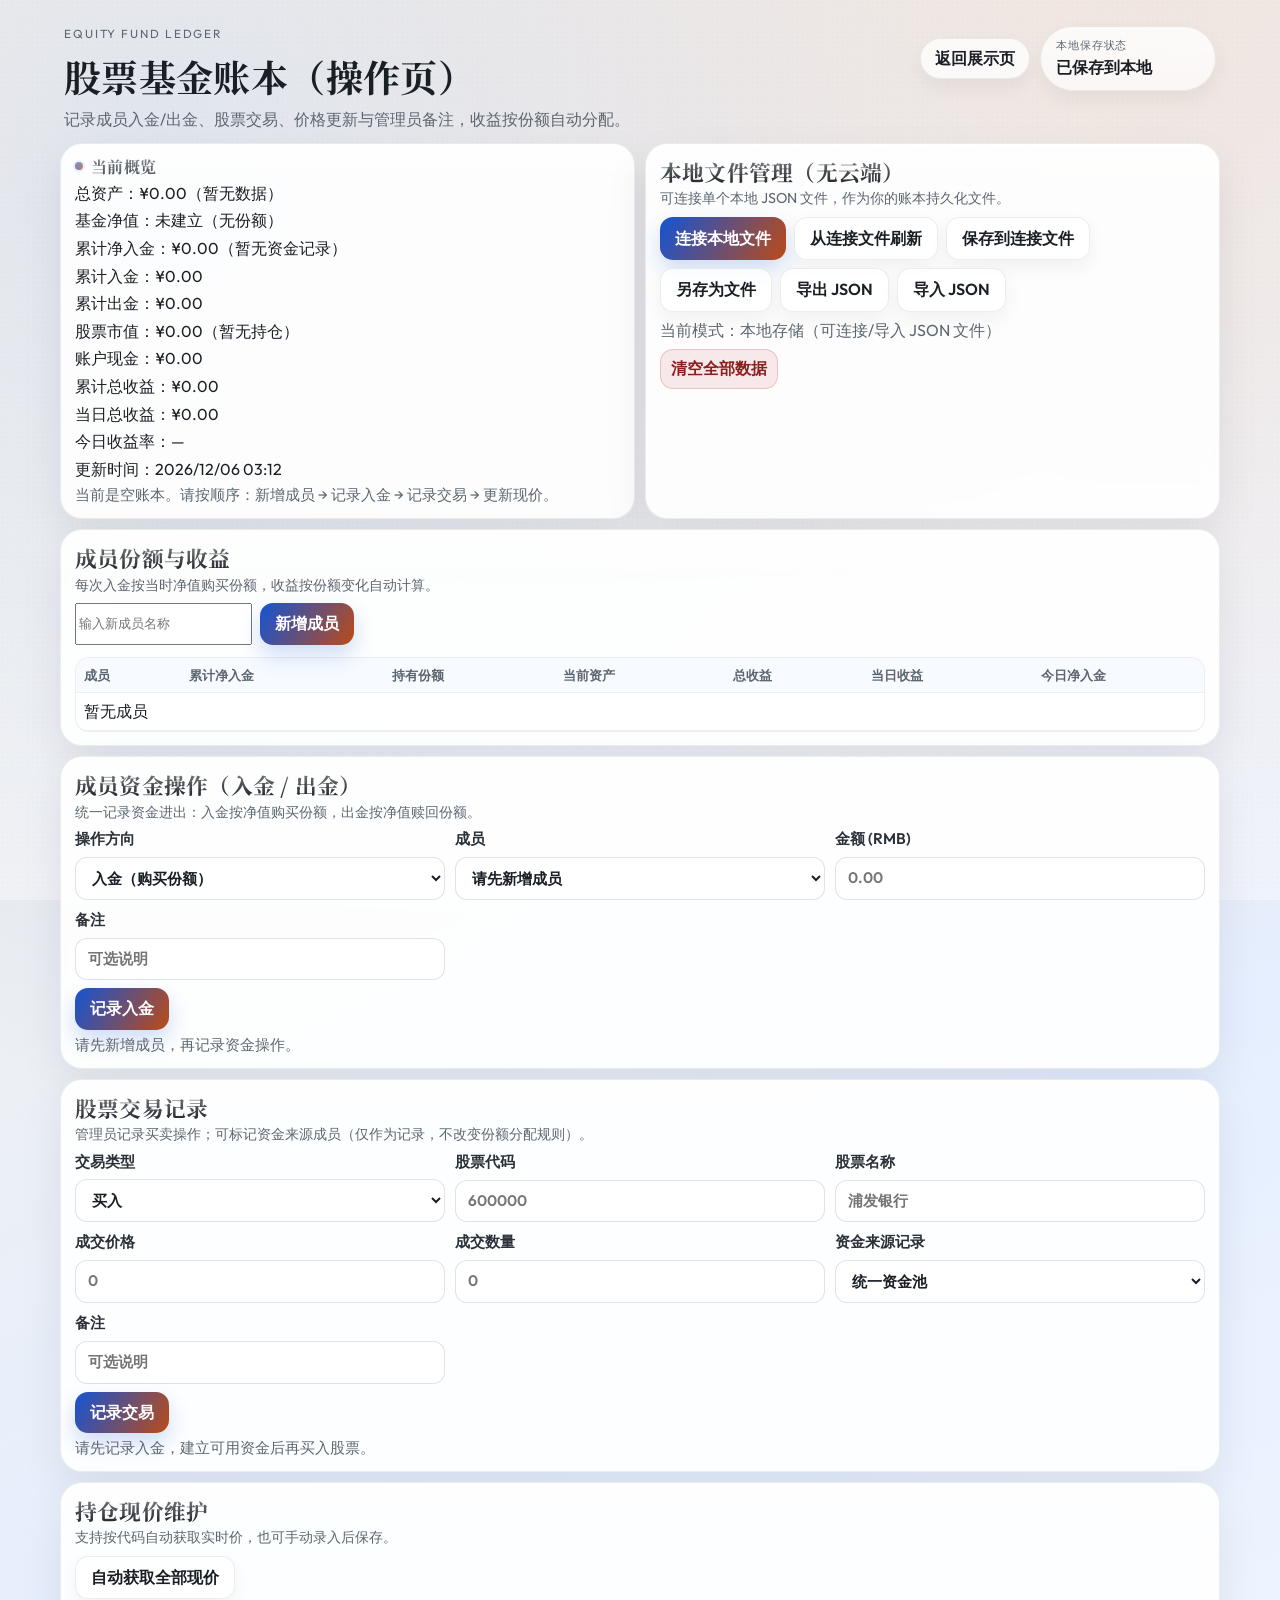
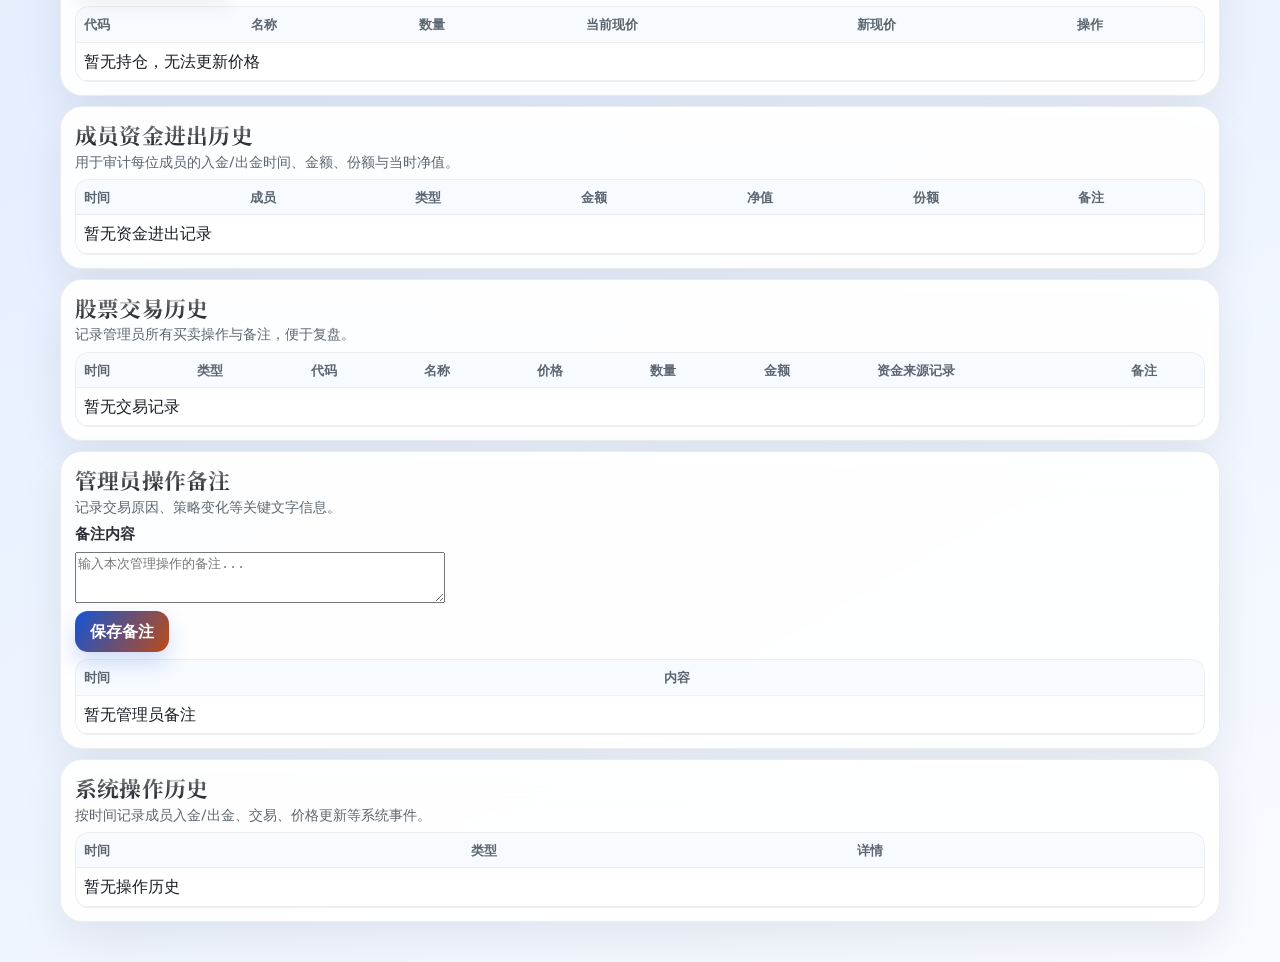
==== commit e6377a81: "feat: unify fund flow operations and update ledger pages" ====
--- a/operation.html
+++ b/operation.html
@@ -3,7 +3,7 @@
   <head>
     <meta charset="UTF-8" />
     <meta name="viewport" content="width=device-width, initial-scale=1.0" />
-    <title>权益投资账本 - 操作页</title>
+    <title>股票基金账本 - 操作页</title>
     <link rel="preconnect" href="https://fonts.googleapis.com" />
     <link rel="preconnect" href="https://fonts.gstatic.com" crossorigin />
     <link
@@ -17,288 +17,297 @@
     <main class="page" id="operation-page">
       <header class="hero reveal delay-1">
         <div>
-          <p class="eyebrow">Shared Wealth Journal</p>
-          <h1>操作管理</h1>
-          <p class="subtitle">用于维护账户快照、持仓与资金操作，系统会自动记录关键变更。</p>
+          <p class="eyebrow">Equity Fund Ledger</p>
+          <h1>股票基金账本（操作页）</h1>
+          <p class="subtitle">记录成员入金/出金、股票交易、价格更新与管理员备注，收益按份额自动分配。</p>
         </div>
         <div class="hero-tools">
           <a class="link-btn" href="./index.html">返回展示页</a>
           <div class="stamp">
-            <span>最新更新时间</span>
-            <strong id="operation-updated-at">-</strong>
+            <span>本地保存状态</span>
+            <strong id="save-status">已加载本地数据</strong>
           </div>
         </div>
       </header>
 
       <section class="grid-2">
-        <article class="card overview-card reveal delay-2">
-          <p class="label">账户概览</p>
-          <div class="overview-panel">
-            <div class="overview-main">
-              <div class="metric">
-                <span>总本金</span>
-                <strong id="op-total-principal-value">¥0.00</strong>
-              </div>
-              <div class="metric">
-                <span>当前总资产（含基金）</span>
-                <strong id="op-current-asset-value">¥0.00</strong>
-              </div>
-              <div class="metric highlight">
-                <span>当前净值</span>
-                <strong id="op-net-value-value">0.0000</strong>
-              </div>
-            </div>
-            <div class="overview-progress">
-              <div class="overview-progress-head">
-                <p id="op-progress-caption">资产本金比：0.00%</p>
-                <p id="op-total-profit-chip">累计收益：¥0.00</p>
-              </div>
-              <p id="op-stock-snapshot-line">股票资产快照：¥0.00</p>
-              <div class="overview-progress-track">
-                <i id="op-progress-fill"></i>
-              </div>
-              <p id="op-total-asset-formula">总资产 = 股票资产快照 + 基金市值</p>
-            </div>
-            <div class="overview-members">
-              <p id="op-member-a-line">成员一本金：¥0.00 · 占比 0.00%</p>
-              <p id="op-member-b-line">成员二本金：¥0.00 · 占比 0.00%</p>
-            </div>
-            <div class="overview-today">
-              <p id="op-today-total-chip">今日收益：¥0.00 · 0.00%</p>
-              <div class="overview-today-grid">
-                <p id="op-today-a-chip">成员一：¥0.00</p>
-                <p id="op-today-b-chip">成员二：¥0.00</p>
-              </div>
-            </div>
-            <div class="overview-structure">
-              <div class="overview-structure-lines">
-                <p id="op-structure-stock-line">股票：¥0.00 · 0.00%</p>
-                <p id="op-structure-fund-line">基金：¥0.00 · 0.00%</p>
-                <p id="op-structure-cash-line">现金：¥0.00 · 0.00%</p>
-              </div>
-              <div class="overview-structure-track">
-                <i id="op-structure-stock-bar"></i>
-                <i id="op-structure-fund-bar"></i>
-                <i id="op-structure-cash-bar"></i>
-              </div>
-            </div>
-            <div class="overview-estimate">
-              <p id="op-estimated-total-line">估算总资产(股票+基金+现金)：¥0.00</p>
-              <p id="op-estimated-gap-line">与当前总资产差额：¥0.00</p>
-            </div>
-            <div class="overview-meta">
-              <p id="op-meta-holdings">资产条目：0</p>
-              <p id="op-meta-logs">操作记录：0</p>
-              <p id="op-meta-snapshots">快照数量：0</p>
-            </div>
-          </div>
+        <article class="card reveal delay-2">
+          <p class="label">当前概览</p>
+          <div class="split-lines">
+            <p id="op-total-asset">总资产：¥0.00</p>
+            <p id="op-nav">基金净值：1.00000000</p>
+            <p id="op-total-invested">累计净入金：¥0.00</p>
+            <p id="op-total-subscribed">累计入金：¥0.00</p>
+            <p id="op-total-withdrawn">累计出金：¥0.00</p>
+            <p id="op-holding-market">股票市值：¥0.00</p>
+            <p id="op-cash">账户现金：¥0.00</p>
+            <p id="op-total-profit">累计总收益：¥0.00</p>
+            <p id="op-today-total">当日总收益：¥0.00</p>
+            <p id="op-today-rate">今日收益率：0.00%</p>
+            <p id="op-updated-at">更新时间：-</p>
+          </div>
+          <p id="op-overview-tip" class="hint">
+            当前是空账本。请按顺序：新增成员 → 记录入金 → 记录交易 → 更新现价。
+          </p>
         </article>
 
-        <article class="card snapshot-card reveal delay-3">
+        <article class="card reveal delay-3">
           <div class="section-head">
-            <h3>账户快照维护</h3>
-            <p>保存后自动记录当前时间，并执行本地/云端同步。</p>
-          </div>
-          <form id="ledger-form" class="snapshot-form">
-            <div class="snapshot-grid">
-              <label class="field-card">
-                <span>成员一名称</span>
-                <input id="member-a-name" type="text" />
-              </label>
-              <label class="field-card">
-                <span>成员二名称</span>
-                <input id="member-b-name" type="text" />
-              </label>
-              <label class="field-card">
-                <span>股票账户快照（RMB，不含基金）</span>
-                <input id="current-total-asset" type="number" min="0" step="0.01" />
-              </label>
-              <label class="field-card">
-                <span>持有现金 (RMB)</span>
-                <input id="cash-amount" type="number" min="0" step="0.01" />
-              </label>
-            </div>
-            <div class="snapshot-actions">
-              <button id="save-btn" type="submit">保存快照</button>
-              <p id="save-status" class="status">已加载账本数据</p>
-            </div>
-          </form>
+            <h3>本地文件管理（无云端）</h3>
+            <p>可连接单个本地 JSON 文件，作为你的账本持久化文件。</p>
+          </div>
+          <div class="actions">
+            <button id="file-connect-btn" type="button">连接本地文件</button>
+            <button id="file-load-btn" type="button" class="ghost">从连接文件刷新</button>
+            <button id="file-save-btn" type="button" class="ghost">保存到连接文件</button>
+            <button id="file-save-as-btn" type="button" class="ghost">另存为文件</button>
+            <button id="file-export-btn" type="button" class="ghost">导出 JSON</button>
+            <button id="file-import-btn" type="button" class="ghost">导入 JSON</button>
+            <input id="file-import-input" type="file" accept="application/json,.json" class="hidden" />
+          </div>
+          <p id="file-status" class="status">当前模式：本地存储</p>
+          <div class="actions">
+            <button id="clear-all-btn" type="button" class="remove">清空全部数据</button>
+          </div>
         </article>
       </section>
 
       <section class="card reveal delay-4">
         <div class="section-head">
-          <h3>股票持仓维护（支持实时行情）</h3>
-          <p>维护股票持仓信息，可刷新实时价格并设置归属对象。</p>
+          <h3>成员份额与收益</h3>
+          <p>每次入金按当时净值购买份额，收益按份额变化自动计算。</p>
+        </div>
+
+        <div class="actions" style="margin-bottom: 12px">
+          <input id="new-member-name" type="text" placeholder="输入新成员名称" />
+          <button id="add-member-btn" type="button">新增成员</button>
+        </div>
+
+        <div class="table-wrap">
+          <table>
+            <thead>
+              <tr>
+                <th>成员</th>
+                <th>累计净入金</th>
+                <th>持有份额</th>
+                <th>当前资产</th>
+                <th>总收益</th>
+                <th>当日收益</th>
+                <th>今日净入金</th>
+              </tr>
+            </thead>
+            <tbody id="member-body"></tbody>
+          </table>
+        </div>
+      </section>
+
+      <section class="card reveal delay-5">
+        <div class="section-head">
+          <h3>成员资金操作（入金 / 出金）</h3>
+          <p>统一记录资金进出：入金按净值购买份额，出金按净值赎回份额。</p>
+        </div>
+        <form id="fund-flow-form">
+          <div class="editor-grid">
+            <label>
+              操作方向
+              <select id="fund-flow-direction">
+                <option value="in">入金（购买份额）</option>
+                <option value="out">出金（赎回份额）</option>
+              </select>
+            </label>
+            <label>
+              成员
+              <select id="fund-flow-member"></select>
+            </label>
+            <label>
+              金额 (RMB)
+              <input id="fund-flow-amount" type="number" min="0" step="0.01" placeholder="0.00" />
+            </label>
+            <label>
+              备注
+              <input id="fund-flow-note" type="text" placeholder="可选说明" />
+            </label>
+          </div>
+          <div class="actions">
+            <button id="fund-flow-submit" type="submit">记录资金操作</button>
+          </div>
+          <p id="fund-flow-preview" class="hint">本次操作将按当前净值折算份额变化。</p>
+        </form>
+      </section>
+
+      <section class="card reveal delay-6">
+        <div class="section-head">
+          <h3>股票交易记录</h3>
+          <p>管理员记录买卖操作；可标记资金来源成员（仅作为记录，不改变份额分配规则）。</p>
+        </div>
+        <form id="trade-form">
+          <div class="editor-grid">
+            <label>
+              交易类型
+              <select id="trade-type">
+                <option value="buy">买入</option>
+                <option value="sell">卖出</option>
+              </select>
+            </label>
+            <label>
+              股票代码
+              <input id="trade-code" type="text" placeholder="600000" />
+            </label>
+            <label>
+              股票名称
+              <input id="trade-name" type="text" placeholder="浦发银行" />
+            </label>
+            <label>
+              成交价格
+              <input id="trade-price" type="number" min="0" step="0.001" placeholder="0" />
+            </label>
+            <label>
+              成交数量
+              <input id="trade-quantity" type="number" min="0" step="1" placeholder="0" />
+            </label>
+            <label>
+              资金来源记录
+              <select id="trade-source-member">
+                <option value="pool">统一资金池</option>
+              </select>
+            </label>
+            <label>
+              备注
+              <input id="trade-note" type="text" placeholder="可选说明" />
+            </label>
+          </div>
+          <div class="actions">
+            <button type="submit">记录交易</button>
+          </div>
+          <p id="trade-preview" class="hint">填写价格和数量后可预览交易金额。</p>
+        </form>
+      </section>
+
+      <section class="card reveal delay-7">
+        <div class="section-head">
+          <h3>持仓现价维护</h3>
+          <p>支持按代码自动获取实时价，也可手动录入后保存。</p>
+        </div>
+        <div class="actions">
+          <button id="price-refresh-all-btn" type="button" class="ghost">自动获取全部现价</button>
         </div>
         <div class="table-wrap">
           <table>
             <thead>
               <tr>
                 <th>代码</th>
-                <th>资产名称</th>
-                <th>份额/股数</th>
-                <th>买入净值/均价</th>
-                <th>当前净值/市价</th>
-                <th>持仓市值</th>
-                <th>持仓成本</th>
-                <th>浮动盈亏</th>
-                <th>归属</th>
+                <th>名称</th>
+                <th>数量</th>
+                <th>当前现价</th>
+                <th>新现价</th>
                 <th>操作</th>
               </tr>
             </thead>
-            <tbody id="stock-editor-body"></tbody>
-          </table>
-        </div>
-        <div class="actions">
-          <button id="refresh-quotes" type="button" class="ghost">刷新股票行情</button>
-          <button id="add-stock" type="button" class="ghost">+ 添加股票</button>
-        </div>
-      </section>
-
-      <section class="card reveal delay-5">
-        <div class="section-head">
-          <h3>基金持仓维护</h3>
-          <p>基金支持独立录入，并可按成员或按本金比例进行归属。</p>
-        </div>
-        <div class="table-wrap">
-          <table>
-            <thead>
-              <tr>
-                <th>基金代码</th>
-                <th>基金名称</th>
-                <th>持有份额</th>
-                <th>买入净值</th>
-                <th>当前净值</th>
-                <th>基金市值</th>
-                <th>基金成本</th>
-                <th>浮动盈亏</th>
-                <th>归属</th>
-                <th>操作</th>
-              </tr>
-            </thead>
-            <tbody id="fund-editor-body"></tbody>
-          </table>
-        </div>
-        <div class="actions">
-          <button id="add-fund" type="button" class="ghost">+ 添加基金</button>
-        </div>
-      </section>
-
-      <section class="card reveal delay-6">
-        <div class="section-head">
-          <h3>资金操作（入金/出金）</h3>
-          <p>本金不直接手动维护，系统按当前净值自动折算份额变化。</p>
-        </div>
-        <form id="capital-form">
+            <tbody id="price-body"></tbody>
+          </table>
+        </div>
+      </section>
+
+      <section class="card reveal delay-8">
+        <div class="section-head">
+          <h3>成员资金进出历史</h3>
+          <p>用于审计每位成员的入金/出金时间、金额、份额与当时净值。</p>
+        </div>
+        <div class="table-wrap">
+          <table>
+            <thead>
+              <tr>
+                <th>时间</th>
+                <th>成员</th>
+                <th>类型</th>
+                <th>金额</th>
+                <th>净值</th>
+                <th>份额</th>
+                <th>备注</th>
+              </tr>
+            </thead>
+            <tbody id="sub-history-body"></tbody>
+          </table>
+        </div>
+      </section>
+
+      <section class="card reveal delay-9">
+        <div class="section-head">
+          <h3>股票交易历史</h3>
+          <p>记录管理员所有买卖操作与备注，便于复盘。</p>
+        </div>
+        <div class="table-wrap">
+          <table>
+            <thead>
+              <tr>
+                <th>时间</th>
+                <th>类型</th>
+                <th>代码</th>
+                <th>名称</th>
+                <th>价格</th>
+                <th>数量</th>
+                <th>金额</th>
+                <th>资金来源记录</th>
+                <th>备注</th>
+              </tr>
+            </thead>
+            <tbody id="trade-history-body"></tbody>
+          </table>
+        </div>
+      </section>
+
+      <section class="card reveal delay-10">
+        <div class="section-head">
+          <h3>管理员操作备注</h3>
+          <p>记录交易原因、策略变化等关键文字信息。</p>
+        </div>
+        <form id="note-form">
           <div class="editor-grid">
             <label>
-              操作类型
-              <select id="capital-action">
-                <option value="deposit">入金</option>
-                <option value="withdraw">出金</option>
-              </select>
-            </label>
-            <label>
-              归属对象
-              <select id="capital-target">
-                <option value="proportional">按双方本金比例</option>
-                <option value="memberA">成员一</option>
-                <option value="memberB">成员二</option>
-              </select>
-            </label>
-            <label>
-              金额 (RMB)
-              <input id="capital-amount" type="number" min="0" step="0.01" placeholder="0.00" />
-            </label>
-            <label>
-              备注
-              <input id="capital-note" type="text" placeholder="可填写本次操作说明" />
-            </label>
-          </div>
-          <div class="actions">
-            <button id="apply-capital" type="submit">执行操作</button>
-          </div>
-          <p id="capital-preview" class="hint">规则：操作金额 ÷ 股票净值 = 本金份额变化</p>
+              备注内容
+              <textarea id="admin-note" rows="3" placeholder="输入本次管理操作的备注..."></textarea>
+            </label>
+          </div>
+          <div class="actions">
+            <button type="submit">保存备注</button>
+          </div>
         </form>
-      </section>
-
-      <section class="card reveal delay-7">
-        <div class="section-head">
-          <h3>操作历史</h3>
-          <p>记录关键修改事件；可按需清空历史，不影响当前账本数据。</p>
-        </div>
-        <div class="table-wrap">
-          <table class="history-table">
+
+        <div class="table-wrap">
+          <table>
             <thead>
               <tr>
                 <th>时间</th>
-                <th>操作</th>
+                <th>内容</th>
+              </tr>
+            </thead>
+            <tbody id="note-body"></tbody>
+          </table>
+        </div>
+      </section>
+
+      <section class="card reveal delay-11">
+        <div class="section-head">
+          <h3>系统操作历史</h3>
+          <p>按时间记录成员入金/出金、交易、价格更新等系统事件。</p>
+        </div>
+        <div class="table-wrap">
+          <table>
+            <thead>
+              <tr>
+                <th>时间</th>
+                <th>类型</th>
                 <th>详情</th>
               </tr>
             </thead>
-            <tbody id="history-body-operation"></tbody>
-          </table>
-        </div>
-        <div class="actions">
-          <button id="clear-history" type="button" class="ghost">清空历史</button>
+            <tbody id="op-log-body"></tbody>
+          </table>
         </div>
       </section>
     </main>
 
-    <template id="stock-editor-row-template">
-      <tr>
-        <td><input data-field="code" type="text" placeholder="300807" /></td>
-        <td><input data-field="name" type="text" placeholder="天迈科技" /></td>
-        <td><input data-field="quantity" type="number" min="0" step="0.001" placeholder="0" /></td>
-        <td><input data-field="avgCost" type="number" min="0" step="0.001" placeholder="0" /></td>
-        <td><input data-field="currentPrice" type="number" min="0" step="0.001" placeholder="0" /></td>
-        <td data-field="marketValue">¥0.00</td>
-        <td data-field="costValue">¥0.00</td>
-        <td data-field="pnl">¥0.00</td>
-        <td>
-          <select data-field="owner">
-            <option value="proportional">按本金比例</option>
-            <option value="memberA">成员一</option>
-            <option value="memberB">成员二</option>
-          </select>
-        </td>
-        <td>
-          <div class="row-actions">
-            <button type="button" class="quote-refresh">实时价</button>
-            <button type="button" class="remove">删除</button>
-          </div>
-        </td>
-      </tr>
-    </template>
-
-    <template id="fund-editor-row-template">
-      <tr>
-        <td><input data-field="code" type="text" placeholder="001234" /></td>
-        <td><input data-field="name" type="text" placeholder="基金名称" /></td>
-        <td><input data-field="quantity" type="number" min="0" step="0.001" placeholder="0" /></td>
-        <td><input data-field="avgCost" type="number" min="0" step="0.0001" placeholder="0" /></td>
-        <td><input data-field="currentPrice" type="number" min="0" step="0.0001" placeholder="0" /></td>
-        <td data-field="marketValue">¥0.00</td>
-        <td data-field="costValue">¥0.00</td>
-        <td data-field="pnl">¥0.00</td>
-        <td>
-          <select data-field="owner">
-            <option value="proportional">按本金比例</option>
-            <option value="memberA">成员一</option>
-            <option value="memberB">成员二</option>
-          </select>
-        </td>
-        <td>
-          <div class="row-actions">
-            <button type="button" class="remove">删除</button>
-          </div>
-        </td>
-      </tr>
-    </template>
-
-    <script src="./config.js"></script>
     <script src="./storage.js"></script>
+    <script src="./ledger-core.js"></script>
     <script src="./app.js"></script>
   </body>
 </html>
--- a/styles.css
+++ b/styles.css
@@ -342,6 +342,14 @@
   min-width: 620px;
 }
 
+table.snapshot-history-table {
+  min-width: 700px;
+}
+
+table.member-table {
+  min-width: 860px;
+}
+
 th,
 td {
   padding: 8px 8px;
@@ -351,6 +359,23 @@
   white-space: nowrap;
 }
 
+#snapshot-history-body tr {
+  cursor: pointer;
+  transition: background-color 160ms ease;
+}
+
+#snapshot-history-body tr:hover {
+  background: rgba(20, 84, 212, 0.05);
+}
+
+#snapshot-history-body tr.selected {
+  background: rgba(20, 84, 212, 0.1);
+}
+
+#snapshot-history-body tr.selected td {
+  border-bottom-color: rgba(20, 84, 212, 0.18);
+}
+
 th {
   color: var(--muted);
   font-size: 0.84rem;
@@ -367,6 +392,11 @@
   font: inherit;
 }
 
+td input[readonly] {
+  background: rgba(246, 248, 252, 0.92);
+  color: #5c6670;
+}
+
 td select {
   width: 100%;
   border: 1px solid rgba(30, 33, 36, 0.13);
@@ -374,6 +404,11 @@
   background: rgba(255, 255, 255, 0.96);
   padding: 8px 10px;
   font: inherit;
+}
+
+#member-editor-body td[data-field="principal"] {
+  font-weight: 600;
+  color: #2b3138;
 }
 
 .editor-grid {
@@ -421,6 +456,10 @@
   display: flex;
   gap: 8px;
   flex-wrap: wrap;
+}
+
+#stock-deal-form {
+  margin-top: 10px;
 }
 
 button:not(.calc-toggle) {
@@ -567,12 +606,17 @@
 }
 
 .overview-members {
+  display: block;
+}
+
+#op-member-list {
   display: grid;
   grid-template-columns: repeat(2, minmax(0, 1fr));
   gap: 8px;
 }
 
-.overview-members p {
+.overview-members p,
+#op-member-list p {
   margin: 0;
   padding: 7px 8px;
   border-radius: 10px;
@@ -724,6 +768,77 @@
 
 .snapshot-actions .status {
   margin: 0;
+}
+
+.snapshot-history-layout {
+  margin-top: 8px;
+  display: grid;
+  grid-template-columns: minmax(0, 1.35fr) minmax(280px, 0.95fr);
+  gap: 10px;
+  align-items: start;
+}
+
+.snapshot-detail-panel {
+  border: 1px solid rgba(24, 28, 34, 0.1);
+  border-radius: 14px;
+  background: rgba(255, 255, 255, 0.8);
+  padding: 10px 11px;
+  display: grid;
+  gap: 7px;
+}
+
+.snapshot-detail-panel p {
+  margin: 0;
+  font-size: 0.88rem;
+}
+
+.snapshot-detail-title {
+  font-family: "Noto Serif SC", serif;
+  font-size: 1rem !important;
+  font-weight: 700;
+}
+
+.snapshot-detail-members {
+  display: grid;
+  gap: 6px;
+}
+
+.snapshot-detail-members p {
+  padding: 7px 8px;
+  border-radius: 10px;
+  border: 1px solid rgba(24, 28, 34, 0.1);
+  background: rgba(255, 255, 255, 0.76);
+}
+
+.rollback-guard {
+  margin-top: 2px;
+  border: 1px solid rgba(184, 31, 31, 0.22);
+  border-radius: 12px;
+  background: rgba(184, 31, 31, 0.06);
+  padding: 9px 10px;
+  display: grid;
+  gap: 8px;
+}
+
+.rollback-warning {
+  color: #8b1f1f;
+  font-weight: 600;
+}
+
+.rollback-text {
+  color: #3c4551;
+}
+
+.rollback-guard input {
+  border: 1px solid rgba(184, 31, 31, 0.28);
+  border-radius: 11px;
+  background: rgba(255, 255, 255, 0.96);
+  padding: 9px 10px;
+  font: inherit;
+}
+
+.hidden {
+  display: none !important;
 }
 
 .curve-card {
@@ -802,6 +917,15 @@
   font-weight: 600;
 }
 
+#today-profit-list p {
+  margin: 0;
+  padding: 8px 10px;
+  border-radius: 10px;
+  border: 1px solid rgba(24, 28, 34, 0.1);
+  background: rgba(255, 255, 255, 0.78);
+  font-weight: 600;
+}
+
 .today-chip.positive {
   border-color: rgba(17, 115, 62, 0.28);
   background: rgba(17, 115, 62, 0.08);
@@ -997,6 +1121,10 @@
   animation-delay: 420ms;
 }
 
+.delay-12 {
+  animation-delay: 450ms;
+}
+
 @keyframes appear {
   to {
     opacity: 1;
@@ -1047,6 +1175,10 @@
     grid-template-columns: 1fr;
   }
 
+  #op-member-list {
+    grid-template-columns: 1fr;
+  }
+
   .overview-today-grid {
     grid-template-columns: 1fr;
   }
@@ -1060,6 +1192,10 @@
   }
 
   .snapshot-grid {
+    grid-template-columns: 1fr;
+  }
+
+  .snapshot-history-layout {
     grid-template-columns: 1fr;
   }
 }
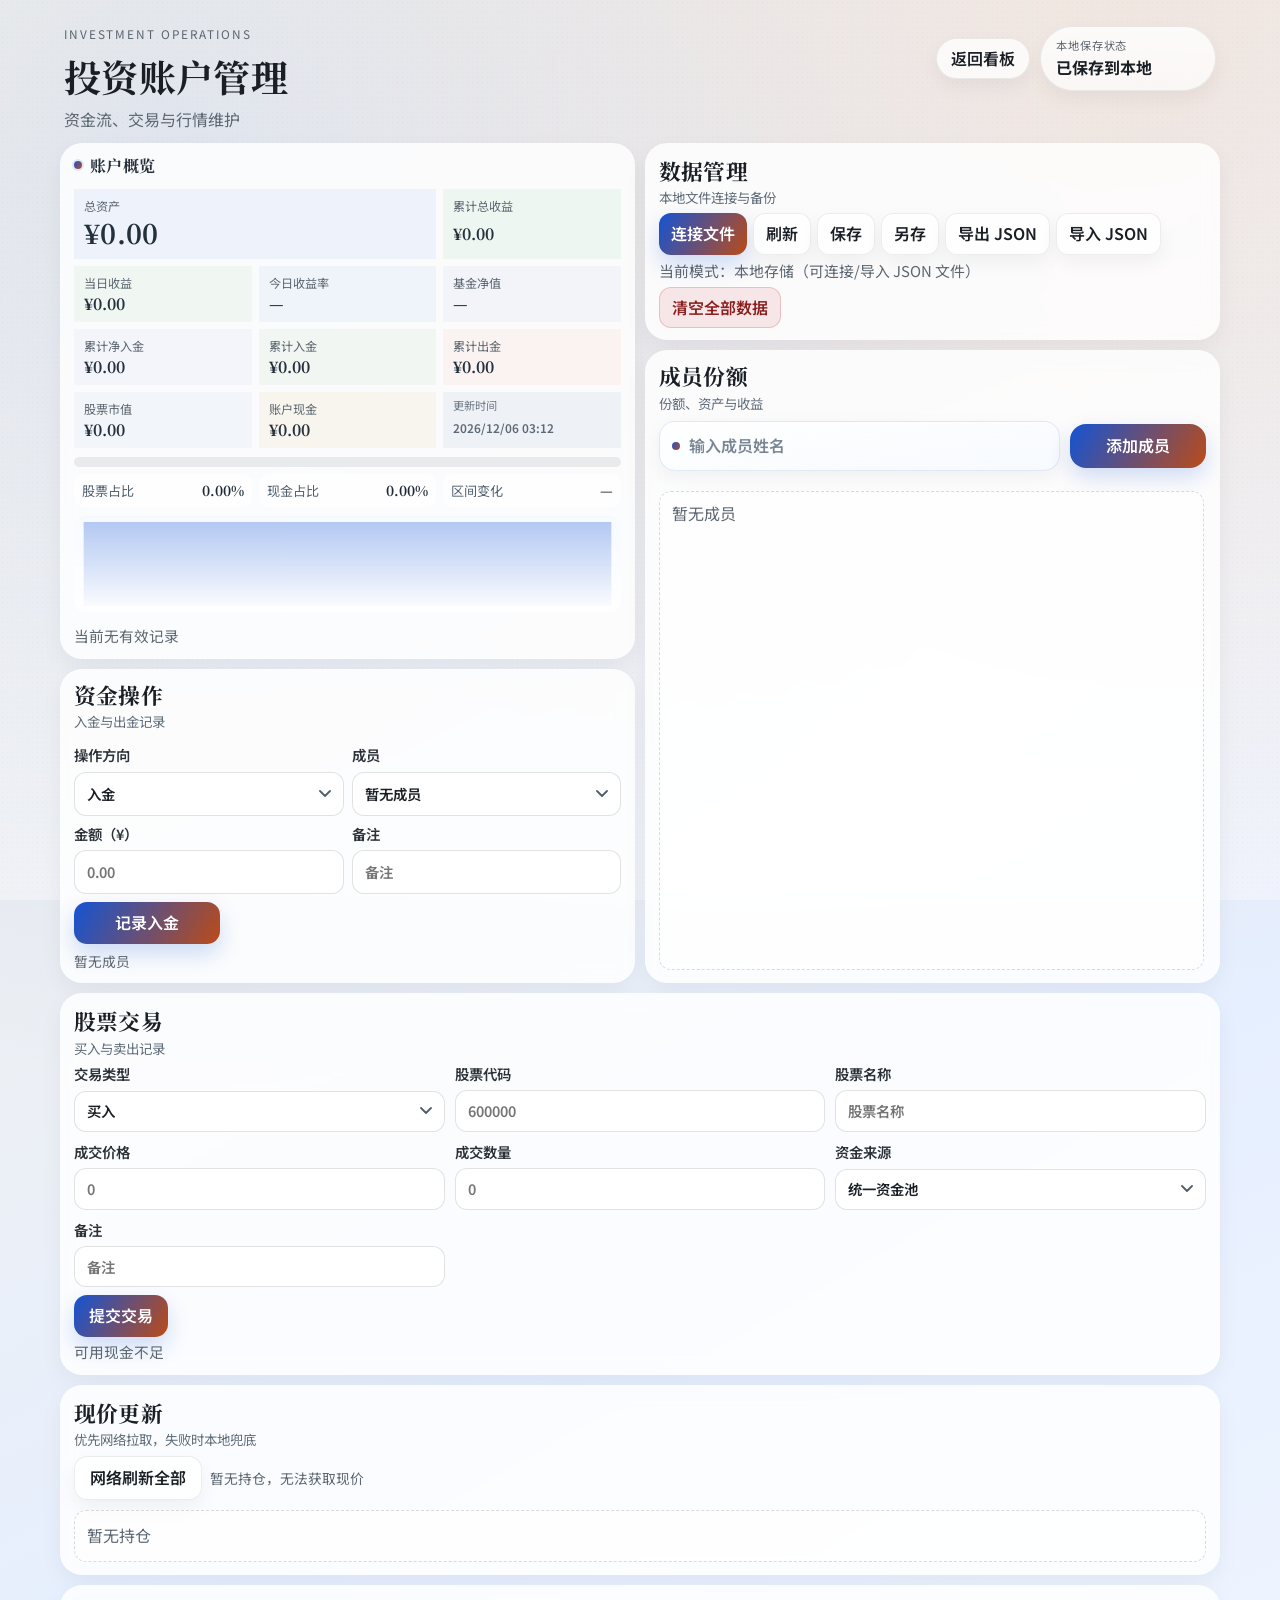
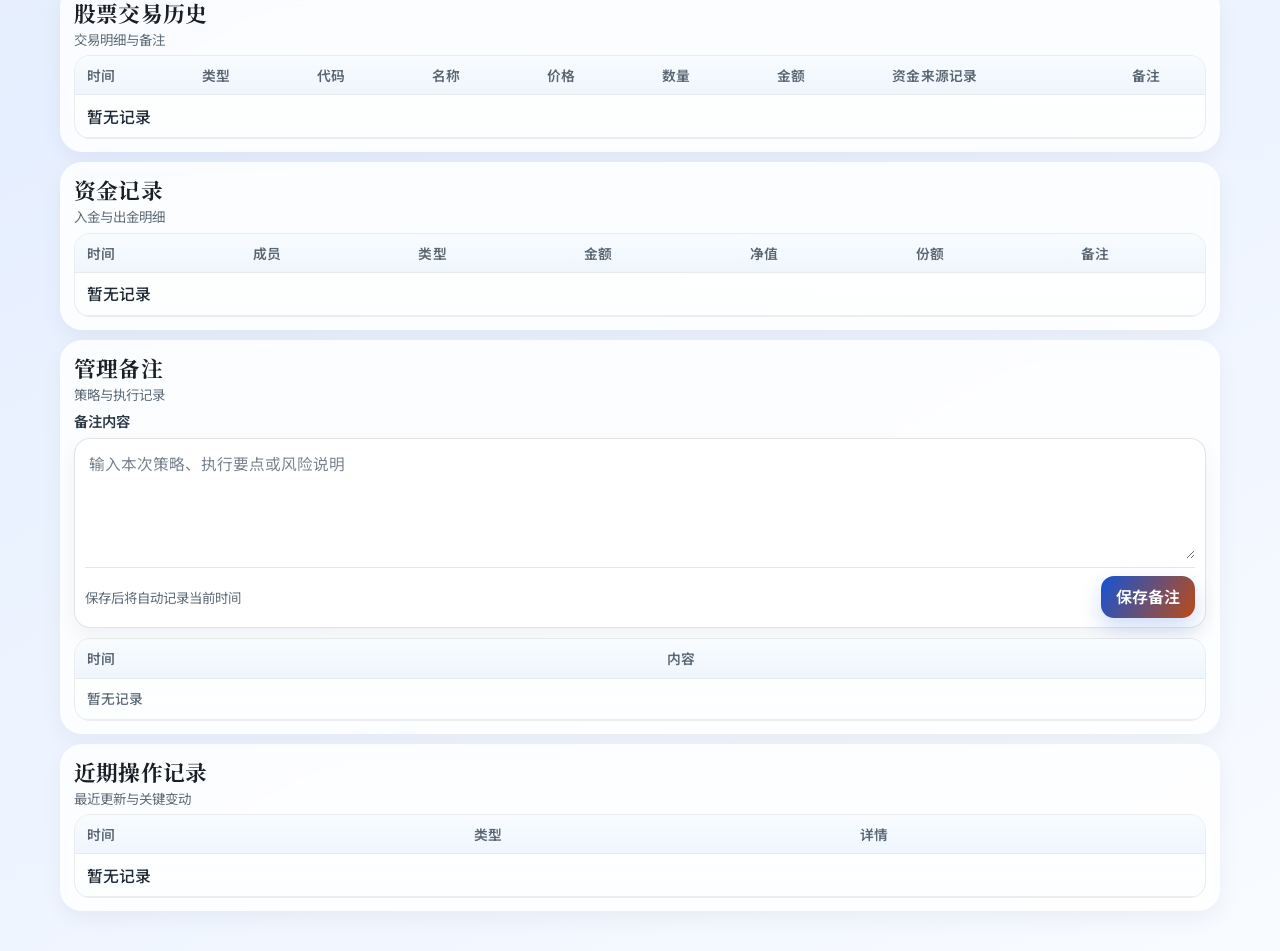
==== commit 96064a5a: "优化前备份：当前版本保存 (2026-02-27) - 当前功能完整状态 - 准备进行交易界面优化 - 包含所有未提交的修改" ====
--- a/operation.html
+++ b/operation.html
@@ -3,11 +3,12 @@
   <head>
     <meta charset="UTF-8" />
     <meta name="viewport" content="width=device-width, initial-scale=1.0" />
-    <title>股票基金账本 - 操作页</title>
+    <title>投资账本｜账户管理</title>
+    <link rel="icon" type="image/svg+xml" href="./favicon.svg" />
     <link rel="preconnect" href="https://fonts.googleapis.com" />
     <link rel="preconnect" href="https://fonts.gstatic.com" crossorigin />
     <link
-      href="https://fonts.googleapis.com/css2?family=Noto+Serif+SC:wght@600;700&family=Outfit:wght@400;500;600;700&display=swap"
+      href="https://fonts.googleapis.com/css2?family=Noto+Sans+SC:wght@400;500;600;700&family=Noto+Serif+SC:wght@600;700&family=Outfit:wght@400;500;600;700&display=swap"
       rel="stylesheet"
     />
     <link rel="stylesheet" href="./styles.css" />
@@ -17,12 +18,12 @@
     <main class="page" id="operation-page">
       <header class="hero reveal delay-1">
         <div>
-          <p class="eyebrow">Equity Fund Ledger</p>
-          <h1>股票基金账本（操作页）</h1>
-          <p class="subtitle">记录成员入金/出金、股票交易、价格更新与管理员备注，收益按份额自动分配。</p>
+          <p class="eyebrow">Investment Operations</p>
+          <h1>投资账户管理</h1>
+          <p class="subtitle">资金流、交易与行情维护</p>
         </div>
         <div class="hero-tools">
-          <a class="link-btn" href="./index.html">返回展示页</a>
+          <a class="link-btn" href="./index.html">返回看板</a>
           <div class="stamp">
             <span>本地保存状态</span>
             <strong id="save-status">已加载本地数据</strong>
@@ -30,115 +31,166 @@
         </div>
       </header>
 
-      <section class="grid-2">
-        <article class="card reveal delay-2">
-          <p class="label">当前概览</p>
-          <div class="split-lines">
-            <p id="op-total-asset">总资产：¥0.00</p>
-            <p id="op-nav">基金净值：1.00000000</p>
-            <p id="op-total-invested">累计净入金：¥0.00</p>
-            <p id="op-total-subscribed">累计入金：¥0.00</p>
-            <p id="op-total-withdrawn">累计出金：¥0.00</p>
-            <p id="op-holding-market">股票市值：¥0.00</p>
-            <p id="op-cash">账户现金：¥0.00</p>
-            <p id="op-total-profit">累计总收益：¥0.00</p>
-            <p id="op-today-total">当日总收益：¥0.00</p>
-            <p id="op-today-rate">今日收益率：0.00%</p>
-            <p id="op-updated-at">更新时间：-</p>
-          </div>
-          <p id="op-overview-tip" class="hint">
-            当前是空账本。请按顺序：新增成员 → 记录入金 → 记录交易 → 更新现价。
-          </p>
-        </article>
-
-        <article class="card reveal delay-3">
-          <div class="section-head">
-            <h3>本地文件管理（无云端）</h3>
-            <p>可连接单个本地 JSON 文件，作为你的账本持久化文件。</p>
-          </div>
-          <div class="actions">
-            <button id="file-connect-btn" type="button">连接本地文件</button>
-            <button id="file-load-btn" type="button" class="ghost">从连接文件刷新</button>
-            <button id="file-save-btn" type="button" class="ghost">保存到连接文件</button>
-            <button id="file-save-as-btn" type="button" class="ghost">另存为文件</button>
-            <button id="file-export-btn" type="button" class="ghost">导出 JSON</button>
-            <button id="file-import-btn" type="button" class="ghost">导入 JSON</button>
-            <input id="file-import-input" type="file" accept="application/json,.json" class="hidden" />
-          </div>
-          <p id="file-status" class="status">当前模式：本地存储</p>
-          <div class="actions">
-            <button id="clear-all-btn" type="button" class="remove">清空全部数据</button>
-          </div>
-        </article>
-      </section>
-
-      <section class="card reveal delay-4">
-        <div class="section-head">
-          <h3>成员份额与收益</h3>
-          <p>每次入金按当时净值购买份额，收益按份额变化自动计算。</p>
-        </div>
-
-        <div class="actions" style="margin-bottom: 12px">
-          <input id="new-member-name" type="text" placeholder="输入新成员名称" />
-          <button id="add-member-btn" type="button">新增成员</button>
-        </div>
-
-        <div class="table-wrap">
-          <table>
-            <thead>
-              <tr>
-                <th>成员</th>
-                <th>累计净入金</th>
-                <th>持有份额</th>
-                <th>当前资产</th>
-                <th>总收益</th>
-                <th>当日收益</th>
-                <th>今日净入金</th>
-              </tr>
-            </thead>
-            <tbody id="member-body"></tbody>
-          </table>
-        </div>
-      </section>
-
-      <section class="card reveal delay-5">
-        <div class="section-head">
-          <h3>成员资金操作（入金 / 出金）</h3>
-          <p>统一记录资金进出：入金按净值购买份额，出金按净值赎回份额。</p>
-        </div>
-        <form id="fund-flow-form">
-          <div class="editor-grid">
-            <label>
-              操作方向
-              <select id="fund-flow-direction">
-                <option value="in">入金（购买份额）</option>
-                <option value="out">出金（赎回份额）</option>
-              </select>
-            </label>
-            <label>
-              成员
-              <select id="fund-flow-member"></select>
-            </label>
-            <label>
-              金额 (RMB)
-              <input id="fund-flow-amount" type="number" min="0" step="0.01" placeholder="0.00" />
-            </label>
-            <label>
-              备注
-              <input id="fund-flow-note" type="text" placeholder="可选说明" />
-            </label>
-          </div>
-          <div class="actions">
-            <button id="fund-flow-submit" type="submit">记录资金操作</button>
-          </div>
-          <p id="fund-flow-preview" class="hint">本次操作将按当前净值折算份额变化。</p>
-        </form>
+      <section class="grid-2 operation-top-grid">
+        <div class="stack-col operation-main-stack">
+          <article class="card reveal delay-2 op-overview-card">
+            <p class="label">账户概览</p>
+            <div class="op-overview-grid">
+              <div class="op-overview-item op-overview-item-main tone-core">
+                <span>总资产</span>
+                <strong id="op-total-asset">¥0.00</strong>
+              </div>
+              <div class="op-overview-item tone-profit">
+                <span>累计总收益</span>
+                <strong id="op-total-profit">¥0.00</strong>
+              </div>
+              <div class="op-overview-item tone-day">
+                <span>当日收益</span>
+                <strong id="op-today-total">¥0.00</strong>
+              </div>
+              <div class="op-overview-item tone-day-rate">
+                <span>今日收益率</span>
+                <strong id="op-today-rate">0.00%</strong>
+              </div>
+              <div class="op-overview-item tone-nav">
+                <span>基金净值</span>
+                <strong id="op-nav">1.00000000</strong>
+              </div>
+              <div class="op-overview-item tone-flow">
+                <span>累计净入金</span>
+                <strong id="op-total-invested">¥0.00</strong>
+              </div>
+              <div class="op-overview-item tone-in">
+                <span>累计入金</span>
+                <strong id="op-total-subscribed">¥0.00</strong>
+              </div>
+              <div class="op-overview-item tone-out">
+                <span>累计出金</span>
+                <strong id="op-total-withdrawn">¥0.00</strong>
+              </div>
+              <div class="op-overview-item tone-stock">
+                <span>股票市值</span>
+                <strong id="op-holding-market">¥0.00</strong>
+              </div>
+              <div class="op-overview-item tone-cash">
+                <span>账户现金</span>
+                <strong id="op-cash">¥0.00</strong>
+              </div>
+              <div class="op-overview-updated">
+                <span>更新时间</span>
+                <strong id="op-updated-at">-</strong>
+              </div>
+            </div>
+            <div class="op-asset-structure">
+              <div class="op-asset-bar">
+                <span id="op-stock-seg" class="op-asset-seg-stock"></span>
+                <span id="op-cash-seg" class="op-asset-seg-cash"></span>
+              </div>
+              <div class="op-asset-legend">
+                <p>股票占比 <strong id="op-stock-ratio">0.00%</strong></p>
+                <p>现金占比 <strong id="op-cash-ratio">0.00%</strong></p>
+                <p>区间变化 <strong id="op-mini-curve-change">—</strong></p>
+              </div>
+            </div>
+            <div class="op-mini-curve-shell">
+              <svg id="op-mini-curve" viewBox="0 0 340 96" preserveAspectRatio="none" aria-hidden="true">
+                <defs>
+                  <linearGradient id="op-mini-area-gradient" x1="0%" y1="0%" x2="0%" y2="100%">
+                    <stop offset="0%" stop-color="#1454d4" stop-opacity="0.3"></stop>
+                    <stop offset="100%" stop-color="#1454d4" stop-opacity="0.02"></stop>
+                  </linearGradient>
+                  <linearGradient id="op-mini-line-gradient" x1="0%" y1="0%" x2="100%" y2="0%">
+                    <stop offset="0%" stop-color="#1454d4"></stop>
+                    <stop offset="100%" stop-color="#17a36a"></stop>
+                  </linearGradient>
+                </defs>
+                <path id="op-mini-curve-area"></path>
+                <path id="op-mini-curve-line"></path>
+              </svg>
+              <p id="op-mini-curve-empty" class="op-mini-curve-empty">暂无资产轨迹</p>
+            </div>
+            <p id="op-overview-tip" class="hint">当前无有效记录</p>
+          </article>
+
+          <section class="card reveal delay-4 fund-flow-card">
+            <div class="section-head">
+              <h3>资金操作</h3>
+              <p>入金与出金记录</p>
+            </div>
+            <form id="fund-flow-form">
+              <div class="editor-grid">
+                <label>
+                  操作方向
+                  <select id="fund-flow-direction">
+                    <option value="in">入金</option>
+                    <option value="out">出金</option>
+                  </select>
+                </label>
+                <label>
+                  成员
+                  <select id="fund-flow-member"></select>
+                </label>
+                <label>
+                  金额（¥）
+                  <input id="fund-flow-amount" type="number" min="0" step="0.01" placeholder="0.00" />
+                </label>
+                <label>
+                  备注
+                  <input id="fund-flow-note" type="text" placeholder="备注" />
+                </label>
+              </div>
+              <div class="actions">
+                <button id="fund-flow-submit" type="submit">提交</button>
+              </div>
+              <p id="fund-flow-preview" class="hint">按当前净值自动折算份额</p>
+            </form>
+          </section>
+        </div>
+
+        <div class="stack-col operation-side-stack">
+          <article class="card reveal delay-3 data-manage-card">
+            <div class="section-head">
+              <h3>数据管理</h3>
+              <p>本地文件连接与备份</p>
+            </div>
+            <div class="actions">
+              <button id="file-connect-btn" type="button">连接文件</button>
+              <button id="file-load-btn" type="button" class="ghost">刷新</button>
+              <button id="file-save-btn" type="button" class="ghost">保存</button>
+              <button id="file-save-as-btn" type="button" class="ghost">另存</button>
+              <button id="file-export-btn" type="button" class="ghost">导出 JSON</button>
+              <button id="file-import-btn" type="button" class="ghost">导入 JSON</button>
+              <input id="file-import-input" type="file" accept="application/json,.json" class="hidden" />
+            </div>
+            <p id="file-status" class="status">当前模式：本地存储</p>
+            <div class="actions">
+              <button id="clear-all-btn" type="button" class="remove">清空全部数据</button>
+            </div>
+          </article>
+
+          <section class="card reveal delay-5 member-share-card">
+            <div class="section-head">
+              <h3>成员份额</h3>
+              <p>份额、资产与收益</p>
+            </div>
+
+            <div class="member-add-shell">
+              <label class="member-add-field" for="new-member-name">
+                <span class="member-add-dot" aria-hidden="true"></span>
+                <input id="new-member-name" type="text" placeholder="输入成员姓名" />
+              </label>
+              <button id="add-member-btn" type="button">添加成员</button>
+            </div>
+
+            <div id="member-share-list" class="member-share-list"></div>
+          </section>
+        </div>
       </section>
 
       <section class="card reveal delay-6">
         <div class="section-head">
-          <h3>股票交易记录</h3>
-          <p>管理员记录买卖操作；可标记资金来源成员（仅作为记录，不改变份额分配规则）。</p>
+          <h3>股票交易</h3>
+          <p>买入与卖出记录</p>
         </div>
         <form id="trade-form">
           <div class="editor-grid">
@@ -155,7 +207,7 @@
             </label>
             <label>
               股票名称
-              <input id="trade-name" type="text" placeholder="浦发银行" />
+              <input id="trade-name" type="text" placeholder="股票名称" />
             </label>
             <label>
               成交价格
@@ -166,75 +218,39 @@
               <input id="trade-quantity" type="number" min="0" step="1" placeholder="0" />
             </label>
             <label>
-              资金来源记录
+              资金来源
               <select id="trade-source-member">
                 <option value="pool">统一资金池</option>
               </select>
             </label>
             <label>
               备注
-              <input id="trade-note" type="text" placeholder="可选说明" />
+              <input id="trade-note" type="text" placeholder="备注" />
             </label>
           </div>
           <div class="actions">
-            <button type="submit">记录交易</button>
+            <button type="submit">提交交易</button>
           </div>
-          <p id="trade-preview" class="hint">填写价格和数量后可预览交易金额。</p>
+          <p id="trade-preview" class="hint">成交金额与现金占用预览</p>
         </form>
       </section>
 
       <section class="card reveal delay-7">
         <div class="section-head">
-          <h3>持仓现价维护</h3>
-          <p>支持按代码自动获取实时价，也可手动录入后保存。</p>
+          <h3>现价更新</h3>
+          <p>优先网络拉取，失败时本地兜底</p>
         </div>
         <div class="actions">
-          <button id="price-refresh-all-btn" type="button" class="ghost">自动获取全部现价</button>
-        </div>
-        <div class="table-wrap">
-          <table>
-            <thead>
-              <tr>
-                <th>代码</th>
-                <th>名称</th>
-                <th>数量</th>
-                <th>当前现价</th>
-                <th>新现价</th>
-                <th>操作</th>
-              </tr>
-            </thead>
-            <tbody id="price-body"></tbody>
-          </table>
-        </div>
+          <button id="price-refresh-all-btn" type="button" class="ghost">网络刷新全部</button>
+          <p id="price-sync-status" class="status-inline">按持仓代码获取最新现价</p>
+        </div>
+        <div id="price-card-list" class="price-card-list"></div>
       </section>
 
       <section class="card reveal delay-8">
         <div class="section-head">
-          <h3>成员资金进出历史</h3>
-          <p>用于审计每位成员的入金/出金时间、金额、份额与当时净值。</p>
-        </div>
-        <div class="table-wrap">
-          <table>
-            <thead>
-              <tr>
-                <th>时间</th>
-                <th>成员</th>
-                <th>类型</th>
-                <th>金额</th>
-                <th>净值</th>
-                <th>份额</th>
-                <th>备注</th>
-              </tr>
-            </thead>
-            <tbody id="sub-history-body"></tbody>
-          </table>
-        </div>
-      </section>
-
-      <section class="card reveal delay-9">
-        <div class="section-head">
           <h3>股票交易历史</h3>
-          <p>记录管理员所有买卖操作与备注，便于复盘。</p>
+          <p>交易明细与备注</p>
         </div>
         <div class="table-wrap">
           <table>
@@ -256,24 +272,46 @@
         </div>
       </section>
 
-      <section class="card reveal delay-10">
-        <div class="section-head">
-          <h3>管理员操作备注</h3>
-          <p>记录交易原因、策略变化等关键文字信息。</p>
-        </div>
-        <form id="note-form">
-          <div class="editor-grid">
-            <label>
-              备注内容
-              <textarea id="admin-note" rows="3" placeholder="输入本次管理操作的备注..."></textarea>
-            </label>
-          </div>
-          <div class="actions">
-            <button type="submit">保存备注</button>
+      <section class="card reveal delay-9">
+        <div class="section-head">
+          <h3>资金记录</h3>
+          <p>入金与出金明细</p>
+        </div>
+        <div class="table-wrap">
+          <table>
+            <thead>
+              <tr>
+                <th>时间</th>
+                <th>成员</th>
+                <th>类型</th>
+                <th>金额</th>
+                <th>净值</th>
+                <th>份额</th>
+                <th>备注</th>
+              </tr>
+            </thead>
+            <tbody id="sub-history-body"></tbody>
+          </table>
+        </div>
+      </section>
+
+      <section class="card reveal delay-10 note-card">
+        <div class="section-head">
+          <h3>管理备注</h3>
+          <p>策略与执行记录</p>
+        </div>
+        <form id="note-form" class="note-form">
+          <label class="note-label" for="admin-note">备注内容</label>
+          <div class="note-editor">
+            <textarea id="admin-note" rows="4" placeholder="输入本次策略、执行要点或风险说明"></textarea>
+            <div class="note-editor-foot">
+              <p class="note-tip">保存后将自动记录当前时间</p>
+              <button type="submit">保存备注</button>
+            </div>
           </div>
         </form>
 
-        <div class="table-wrap">
+        <div class="table-wrap note-table-wrap">
           <table>
             <thead>
               <tr>
@@ -288,8 +326,8 @@
 
       <section class="card reveal delay-11">
         <div class="section-head">
-          <h3>系统操作历史</h3>
-          <p>按时间记录成员入金/出金、交易、价格更新等系统事件。</p>
+          <h3>近期操作记录</h3>
+          <p>最近更新与关键变动</p>
         </div>
         <div class="table-wrap">
           <table>
--- a/styles.css
+++ b/styles.css
@@ -15,6 +15,7 @@
   --shadow: 0 18px 44px rgba(19, 25, 33, 0.08);
   --shadow-soft: 0 8px 20px rgba(19, 25, 33, 0.05);
   --radius: 22px;
+  --num-serif: "Noto Serif SC", serif;
 }
 
 * {
@@ -24,7 +25,7 @@
 body {
   margin: 0;
   min-height: 100vh;
-  font-family: "Outfit", "PingFang SC", "Microsoft YaHei", sans-serif;
+  font-family: "Noto Sans SC", "Outfit", "PingFang SC", "Microsoft YaHei", sans-serif;
   color: var(--ink);
   background:
     radial-gradient(circle at 12% 6%, rgba(20, 84, 212, 0.16), transparent 35%),
@@ -32,6 +33,9 @@
     linear-gradient(150deg, var(--bg-a) 0%, var(--bg-b) 52%, var(--bg-c) 100%);
   padding: 24px 12px 40px;
   line-height: 1.35;
+  -webkit-font-smoothing: antialiased;
+  -moz-osx-font-smoothing: grayscale;
+  text-rendering: optimizeLegibility;
 }
 
 .noise {
@@ -69,7 +73,6 @@
 }
 
 h1,
-h2,
 h3 {
   margin: 0;
   font-family: "Noto Serif SC", serif;
@@ -86,8 +89,12 @@
 }
 
 h2 {
+  font-family: var(--num-serif);
+  font-weight: 700;
+  font-variant-numeric: tabular-nums;
+  font-feature-settings: "tnum" 1, "lnum" 1;
   font-size: clamp(1.4rem, 2.2vw, 2.15rem);
-  margin-top: 8px;
+  margin: 8px 0 0;
 }
 
 h3 {
@@ -185,7 +192,7 @@
   border: 1px solid var(--line-soft);
   background: var(--paper);
   border-radius: var(--radius);
-  box-shadow: var(--shadow);
+  box-shadow: 0 12px 28px rgba(19, 25, 33, 0.06);
   padding: 13px 14px;
   backdrop-filter: blur(8px);
 }
@@ -208,6 +215,91 @@
   gap: 6px;
 }
 
+.overview-curve-block {
+  margin-top: 8px;
+  display: grid;
+  gap: 7px;
+}
+
+.overview-curve-head {
+  display: flex;
+  align-items: center;
+  justify-content: space-between;
+  gap: 10px;
+  flex-wrap: wrap;
+}
+
+.overview-curve-head p {
+  margin: 0;
+  color: #3c4753;
+  font-size: 0.86rem;
+}
+
+#dash-overview-nav-change {
+  font-size: 0.9rem;
+  font-weight: 700;
+}
+
+.overview-curve-shell {
+  position: relative;
+  border: 1px solid rgba(24, 28, 34, 0.1);
+  border-radius: 13px;
+  overflow: hidden;
+  background:
+    linear-gradient(180deg, rgba(246, 250, 255, 0.86), rgba(255, 255, 255, 0.82)),
+    repeating-linear-gradient(
+      to bottom,
+      rgba(20, 84, 212, 0.08) 0,
+      rgba(20, 84, 212, 0.08) 1px,
+      transparent 1px,
+      transparent 34px
+    );
+}
+
+#dash-overview-curve {
+  display: block;
+  width: 100%;
+  height: 150px;
+}
+
+#dash-overview-curve-area {
+  fill: url(#dash-overview-area-gradient);
+}
+
+#dash-overview-curve-line {
+  fill: none;
+  stroke: url(#dash-overview-line-gradient);
+  stroke-width: 2.8;
+  stroke-linecap: round;
+  stroke-linejoin: round;
+}
+
+.overview-curve-empty {
+  position: absolute;
+  inset: 0;
+  display: grid;
+  place-items: center;
+  margin: 0;
+  color: var(--muted);
+  font-size: 0.9rem;
+  background: rgba(255, 255, 255, 0.75);
+}
+
+.overview-curve-meta {
+  display: grid;
+  grid-template-columns: repeat(3, minmax(0, 1fr));
+  gap: 7px;
+}
+
+.overview-curve-meta p {
+  margin: 0;
+  padding: 7px 8px;
+  border-radius: 10px;
+  border: 1px solid rgba(24, 28, 34, 0.1);
+  background: rgba(255, 255, 255, 0.72);
+  font-size: 0.82rem;
+}
+
 .label {
   margin: 0;
   color: #26303a;
@@ -251,15 +343,59 @@
   gap: 3px;
 }
 
+.section-head-inline {
+  display: flex;
+  align-items: center;
+  justify-content: space-between;
+  gap: 12px;
+}
+
 .section-head p {
   margin: 0;
   color: var(--muted);
   font-size: 0.9rem;
+}
+
+.section-status {
+  min-height: 1.2em;
+  color: #6d7a87;
+  font-size: 0.82rem;
 }
 
 .section-head h3 {
   font-size: clamp(1.2rem, 1.7vw, 1.55rem);
   letter-spacing: 0.01em;
+}
+
+.section-action-btn {
+  padding: 6px 12px;
+  min-height: 34px;
+  border-radius: 999px;
+  font-size: 0.85rem;
+  font-weight: 600;
+  white-space: nowrap;
+}
+
+.section-action-btn.icon-only {
+  width: 34px;
+  min-width: 34px;
+  padding: 0;
+  display: inline-grid;
+  place-items: center;
+}
+
+.section-action-btn.icon-only svg {
+  width: 16px;
+  height: 16px;
+  stroke: currentColor;
+  stroke-width: 2;
+  fill: none;
+  stroke-linecap: round;
+  stroke-linejoin: round;
+}
+
+.section-action-btn.icon-only.is-loading svg {
+  animation: spin-refresh 0.9s linear infinite;
 }
 
 .formula {
@@ -332,10 +468,994 @@
   box-shadow: inset 0 1px 0 rgba(255, 255, 255, 0.6);
 }
 
+.member-cards {
+  margin-top: 9px;
+  display: grid;
+  grid-template-columns: repeat(auto-fit, minmax(250px, 1fr));
+  gap: 11px;
+}
+
+.member-profit-card {
+  border: 1px solid rgba(24, 28, 34, 0.09);
+  border-radius: 15px;
+  padding: 11px 12px;
+  background: rgba(255, 255, 255, 0.88);
+  box-shadow: 0 8px 18px rgba(19, 25, 33, 0.05);
+  display: grid;
+  gap: 9px;
+}
+
+.member-profit-card.gain {
+  border-color: rgba(17, 115, 62, 0.18);
+  background:
+    linear-gradient(155deg, rgba(17, 115, 62, 0.06), rgba(255, 255, 255, 0.9) 60%),
+    rgba(255, 255, 255, 0.88);
+}
+
+.member-profit-card.loss {
+  border-color: rgba(184, 31, 31, 0.16);
+  background:
+    linear-gradient(155deg, rgba(184, 31, 31, 0.055), rgba(255, 255, 255, 0.9) 60%),
+    rgba(255, 255, 255, 0.88);
+}
+
+.member-card-head {
+  display: block;
+}
+
+.member-card-name {
+  margin: 0;
+  font-family: "Noto Serif SC", serif;
+  font-size: 1.12rem;
+  font-weight: 700;
+  color: #1f2833;
+}
+
+.member-card-profit-hero {
+  padding: 1px 0 0;
+  display: grid;
+  gap: 2px;
+}
+
+.member-card-profit-hero span {
+  font-size: 0.84rem;
+  color: var(--muted);
+}
+
+.member-total-profit-lg {
+  font-family: var(--num-serif);
+  font-weight: 700;
+  font-variant-numeric: tabular-nums;
+  font-feature-settings: "tnum" 1, "lnum" 1;
+  font-size: clamp(1.9rem, 3vw, 2.35rem);
+  line-height: 1.12;
+  letter-spacing: 0.015em;
+}
+
+.member-card-today {
+  display: flex;
+  align-items: center;
+  justify-content: space-between;
+  gap: 10px;
+  padding-top: 7px;
+  border-top: 1px solid rgba(24, 28, 34, 0.11);
+}
+
+.member-card-today span {
+  font-size: 0.88rem;
+  color: var(--muted);
+}
+
+.member-card-rate {
+  display: flex;
+  align-items: center;
+  justify-content: space-between;
+  gap: 10px;
+  padding-top: 6px;
+}
+
+.member-card-rate span {
+  font-size: 0.83rem;
+  color: var(--muted);
+}
+
+.member-profit-rate {
+  font-family: var(--num-serif);
+  font-weight: 700;
+  font-variant-numeric: tabular-nums;
+  font-feature-settings: "tnum" 1, "lnum" 1;
+  font-size: 1.04rem;
+  line-height: 1.15;
+}
+
+.member-today-profit-lg {
+  font-family: var(--num-serif);
+  font-weight: 700;
+  font-variant-numeric: tabular-nums;
+  font-feature-settings: "tnum" 1, "lnum" 1;
+  font-size: clamp(1.28rem, 2.1vw, 1.56rem);
+  line-height: 1.15;
+}
+
+#dash-total-asset,
+#dash-total-profit,
+#dash-today-profit {
+  font-family: var(--num-serif);
+  font-variant-numeric: tabular-nums;
+  font-feature-settings: "tnum" 1, "lnum" 1;
+}
+
+#dash-total-asset {
+  font-size: clamp(2.7rem, 6vw, 4.4rem);
+  line-height: 1.08;
+  letter-spacing: 0.008em;
+  margin: 14px 0 8px;
+}
+
+.member-card-details {
+  margin-top: 1px;
+  padding-top: 5px;
+}
+
+.member-card-details summary {
+  cursor: pointer;
+  color: #344252;
+  font-weight: 600;
+  font-size: 0.85rem;
+  list-style: none;
+  user-select: none;
+}
+
+.member-card-details summary::-webkit-details-marker {
+  display: none;
+}
+
+.member-card-details summary::after {
+  content: "⌄";
+  margin-left: 7px;
+  font-size: 0.9rem;
+  color: var(--muted);
+}
+
+.member-card-details[open] summary::after {
+  content: "⌃";
+}
+
+.member-card-meta {
+  margin-top: 7px;
+  display: grid;
+  grid-template-columns: 1fr;
+  gap: 2px;
+}
+
+.member-card-meta p {
+  margin: 0;
+  display: flex;
+  align-items: baseline;
+  justify-content: space-between;
+  gap: 10px;
+  padding: 6px 0;
+  border-bottom: 1px dashed rgba(24, 28, 34, 0.15);
+}
+
+.member-card-meta p:last-child {
+  border-bottom: none;
+}
+
+.member-card-meta p span {
+  font-size: 0.79rem;
+  color: var(--muted);
+}
+
+.member-card-meta p strong {
+  font-size: 0.92rem;
+  font-weight: 600;
+  color: #25303b;
+}
+
+.member-card-empty {
+  margin: 0;
+  padding: 11px 12px;
+  border-radius: 12px;
+  border: 1px dashed rgba(24, 28, 34, 0.16);
+  background: rgba(255, 255, 255, 0.78);
+  color: var(--muted);
+}
+
+.dash-holding-list {
+  margin-top: 9px;
+  display: grid;
+  grid-template-columns: repeat(auto-fit, minmax(270px, 1fr));
+  gap: 10px;
+}
+
+.dash-holding-card {
+  border-radius: 14px;
+  border: 1px solid rgba(24, 28, 34, 0.1);
+  background: rgba(255, 255, 255, 0.8);
+  padding: 10px 11px;
+  display: grid;
+  gap: 8px;
+}
+
+.dash-holding-head {
+  display: grid;
+  gap: 2px;
+}
+
+.dash-holding-code {
+  font-size: 0.69rem;
+  letter-spacing: 0.06em;
+  color: #6f7b88;
+  font-weight: 600;
+}
+
+.dash-holding-name {
+  margin: 0;
+  font-family: "Noto Serif SC", serif;
+  font-size: 1.12rem;
+  font-weight: 700;
+  color: #1f2a35;
+}
+
+.dash-holding-main {
+  display: grid;
+  grid-template-columns: repeat(2, minmax(0, 1fr));
+  gap: 8px;
+  align-items: end;
+}
+
+.dash-holding-main p {
+  margin: 0;
+  display: grid;
+  gap: 2px;
+}
+
+.dash-holding-main p span {
+  font-size: 0.78rem;
+  color: #64717e;
+}
+
+.dash-holding-main p strong {
+  font-family: var(--num-serif);
+  font-variant-numeric: tabular-nums;
+  font-feature-settings: "tnum" 1, "lnum" 1;
+  font-size: 1.36rem;
+  line-height: 1.1;
+  color: #1f2a35;
+}
+
+.dash-holding-pnl-wrap {
+  justify-items: end;
+}
+
+.dash-holding-pnl-wrap strong {
+  font-size: 1.26rem;
+}
+
+.dash-holding-main p strong.dash-holding-pnl.positive {
+  color: var(--rise);
+}
+
+.dash-holding-main p strong.dash-holding-pnl.negative {
+  color: var(--fall);
+}
+
+.dash-holding-meta {
+  display: grid;
+  grid-template-columns: repeat(3, minmax(0, 1fr));
+  gap: 6px;
+}
+
+.dash-holding-meta p {
+  margin: 0;
+  padding-top: 5px;
+  border-top: 1px solid rgba(24, 28, 34, 0.08);
+  display: grid;
+  gap: 1px;
+}
+
+.dash-holding-meta p span {
+  font-size: 0.74rem;
+  color: #6a7785;
+}
+
+.dash-holding-meta p strong {
+  font-size: 0.88rem;
+  color: #2a3440;
+  font-family: var(--num-serif);
+  font-variant-numeric: tabular-nums;
+  font-feature-settings: "tnum" 1, "lnum" 1;
+}
+
+.dash-holding-empty {
+  margin: 0;
+  padding: 11px 12px;
+  border-radius: 12px;
+  border: 1px dashed rgba(24, 28, 34, 0.16);
+  background: rgba(255, 255, 255, 0.78);
+  color: var(--muted);
+}
+
+.fund-meta-grid {
+  margin-top: 9px;
+  display: grid;
+  grid-template-columns: repeat(3, minmax(0, 1fr));
+  gap: 8px;
+}
+
+.fund-meta-grid p {
+  margin: 0;
+  padding: 8px 9px;
+  border-radius: 11px;
+  border: 1px solid rgba(24, 28, 34, 0.1);
+  background: rgba(255, 255, 255, 0.74);
+  font-size: 0.88rem;
+}
+
+.op-overview-card {
+  background:
+    linear-gradient(158deg, rgba(20, 84, 212, 0.09), rgba(255, 255, 255, 0.92) 52%),
+    var(--paper);
+  display: grid;
+  gap: 9px;
+}
+
+.op-overview-grid {
+  margin-top: 5px;
+  display: grid;
+  grid-template-columns: repeat(3, minmax(0, 1fr));
+  gap: 7px;
+}
+
+.op-overview-item {
+  margin: 0;
+  --tone-border: #d7dde5;
+  --tone-bg: #f4f7fb;
+  padding: 9px 10px;
+  border-radius: 0;
+  border: none;
+  background: var(--tone-bg);
+  box-shadow: none;
+  display: grid;
+  gap: 3px;
+}
+
+.op-overview-item span {
+  font-size: 0.76rem;
+  color: var(--muted);
+}
+
+.op-overview-item strong {
+  font-size: 0.98rem;
+  line-height: 1.2;
+  color: #24303b;
+}
+
+.op-overview-item-main {
+  grid-column: span 2;
+}
+
+.op-overview-item-main strong {
+  font-size: clamp(1.5rem, 2.1vw, 1.9rem);
+  letter-spacing: 0.01em;
+}
+
+.op-overview-item-wide {
+  grid-column: span 2;
+}
+
+.op-overview-item.tone-core {
+  --tone-border: #c8d4ec;
+  --tone-bg: #edf2fb;
+}
+
+.op-overview-item.tone-profit {
+  --tone-border: #c8ddd1;
+  --tone-bg: #edf6f0;
+}
+
+.op-overview-item.tone-day {
+  --tone-border: #ccddd4;
+  --tone-bg: #f0f7f3;
+}
+
+.op-overview-item.tone-day-rate {
+  --tone-border: #cad9e9;
+  --tone-bg: #eff4fa;
+}
+
+.op-overview-item.tone-nav {
+  --tone-border: #d2d8ea;
+  --tone-bg: #f2f4fa;
+}
+
+.op-overview-item.tone-flow {
+  --tone-border: #d3d9ea;
+  --tone-bg: #f3f5fa;
+}
+
+.op-overview-item.tone-in {
+  --tone-border: #d0ddd8;
+  --tone-bg: #f1f6f3;
+}
+
+.op-overview-item.tone-out {
+  --tone-border: #e2d3cf;
+  --tone-bg: #faf3f1;
+}
+
+.op-overview-item.tone-stock {
+  --tone-border: #d2d9e5;
+  --tone-bg: #f2f5f9;
+}
+
+.op-overview-item.tone-cash {
+  --tone-border: #e1d8ca;
+  --tone-bg: #f8f5ef;
+}
+
+.op-overview-updated {
+  margin: 0;
+  align-self: stretch;
+  justify-self: stretch;
+  display: grid;
+  gap: 2px;
+  padding: 7px 10px;
+  border-radius: 0;
+  border: none;
+  background: #eef2f6;
+  color: #6c7784;
+  font-size: 0.7rem;
+  line-height: 1.15;
+}
+
+.op-overview-updated strong {
+  color: #5e6976;
+  font-size: 0.74rem;
+  font-weight: 600;
+}
+
+.op-asset-structure {
+  display: grid;
+  gap: 7px;
+}
+
+.op-asset-bar {
+  height: 10px;
+  border-radius: 999px;
+  overflow: hidden;
+  background: rgba(24, 28, 34, 0.08);
+  display: flex;
+}
+
+.op-asset-bar span {
+  display: block;
+  height: 100%;
+  width: 0;
+  transition: width 220ms ease;
+}
+
+.op-asset-seg-stock {
+  background: linear-gradient(90deg, #1454d4, #4f8fff);
+}
+
+.op-asset-seg-cash {
+  background: linear-gradient(90deg, #d15d1c, #ecb267);
+}
+
+.op-asset-legend {
+  display: grid;
+  grid-template-columns: repeat(3, minmax(0, 1fr));
+  gap: 7px;
+}
+
+.op-asset-legend p {
+  margin: 0;
+  padding: 7px 8px;
+  border-radius: 10px;
+  background: rgba(255, 255, 255, 0.68);
+  font-size: 0.82rem;
+  color: #51606e;
+  display: flex;
+  align-items: baseline;
+  justify-content: space-between;
+  gap: 8px;
+}
+
+.op-asset-legend strong {
+  font-size: 0.86rem;
+  color: #1f2a36;
+}
+
+.op-mini-curve-shell {
+  position: relative;
+  border-radius: 12px;
+  overflow: hidden;
+  background:
+    linear-gradient(180deg, rgba(245, 249, 255, 0.85), rgba(255, 255, 255, 0.86)),
+    repeating-linear-gradient(
+      to bottom,
+      rgba(20, 84, 212, 0.08) 0,
+      rgba(20, 84, 212, 0.08) 1px,
+      transparent 1px,
+      transparent 24px
+    );
+}
+
+#op-mini-curve {
+  display: block;
+  width: 100%;
+  height: 96px;
+}
+
+#op-mini-curve-area {
+  fill: url(#op-mini-area-gradient);
+}
+
+#op-mini-curve-line {
+  fill: none;
+  stroke: url(#op-mini-line-gradient);
+  stroke-width: 2.5;
+  stroke-linecap: round;
+  stroke-linejoin: round;
+}
+
+.op-mini-curve-empty {
+  position: absolute;
+  inset: 0;
+  margin: 0;
+  display: grid;
+  place-items: center;
+  color: var(--muted);
+  font-size: 0.86rem;
+  background: rgba(255, 255, 255, 0.74);
+}
+
+#operation-page .card {
+  border: none;
+  background: rgba(255, 255, 255, 0.82);
+  box-shadow: 0 8px 22px rgba(19, 25, 33, 0.05);
+}
+
+#operation-page .operation-top-grid {
+  align-items: stretch;
+}
+
+.operation-main-stack,
+.operation-side-stack {
+  align-content: start;
+}
+
+#operation-page .operation-side-stack {
+  display: flex;
+  flex-direction: column;
+  height: 100%;
+  min-height: 0;
+}
+
+#operation-page .operation-main-stack {
+  display: flex;
+  flex-direction: column;
+  height: 100%;
+  min-height: 0;
+}
+
+.data-manage-card {
+  padding-bottom: 12px;
+}
+
+.data-manage-card .actions {
+  margin-top: 7px;
+  gap: 6px;
+}
+
+.data-manage-card .actions:last-child {
+  margin-top: 6px;
+}
+
+.data-manage-card button:not(.calc-toggle) {
+  padding: 9px 12px;
+  border-radius: 12px;
+}
+
+.data-manage-card .status {
+  margin-top: 6px;
+  font-size: 0.93rem;
+}
+
+.member-share-card {
+  padding-top: 11px;
+  display: flex;
+  flex-direction: column;
+  flex: 1 1 auto;
+  min-height: 0;
+}
+
+.member-share-list {
+  margin-top: 8px;
+  display: grid;
+  gap: 9px;
+  flex: 1 1 auto;
+  min-height: 300px;
+  overflow: auto;
+  padding-right: 2px;
+}
+
+.fund-flow-card {
+  padding-top: 11px;
+  display: flex;
+  flex-direction: column;
+  flex: 1 1 auto;
+  min-height: 0;
+}
+
+.fund-flow-card #fund-flow-form {
+  margin-top: 8px;
+  display: flex;
+  flex-direction: column;
+  flex: 1 1 auto;
+  min-height: 0;
+}
+
+.fund-flow-card .editor-grid {
+  grid-template-columns: repeat(2, minmax(0, 1fr));
+  gap: 8px;
+  flex: 1 1 auto;
+  align-content: stretch;
+  grid-auto-rows: minmax(0, 1fr);
+}
+
+.fund-flow-card .editor-grid label {
+  margin: 0;
+  display: flex;
+  flex-direction: column;
+  justify-content: flex-start;
+}
+
+.fund-flow-card .editor-grid label input,
+.fund-flow-card .editor-grid label select {
+  min-height: 44px;
+}
+
+.fund-flow-card .actions {
+  margin-top: auto;
+  padding-top: 8px;
+  align-items: flex-end;
+}
+
+.fund-flow-card .actions button:not(.calc-toggle) {
+  min-width: 146px;
+}
+
+.fund-flow-card .hint {
+  margin-top: 8px;
+  font-size: 0.86rem;
+}
+
+.member-share-empty {
+  margin: 0;
+  padding: 11px 12px;
+  border-radius: 12px;
+  border: 1px dashed rgba(24, 28, 34, 0.16);
+  background: rgba(255, 255, 255, 0.68);
+  color: var(--muted);
+}
+
+.member-share-item {
+  border-radius: 14px;
+  border: 1px solid rgba(24, 28, 34, 0.1);
+  background: rgba(255, 255, 255, 0.8);
+  padding: 10px 11px;
+  display: grid;
+  gap: 8px;
+}
+
+.member-share-item.gain {
+  border-color: rgba(17, 115, 62, 0.22);
+  background:
+    linear-gradient(155deg, rgba(17, 115, 62, 0.06), rgba(255, 255, 255, 0.88) 62%),
+    rgba(255, 255, 255, 0.8);
+}
+
+.member-share-item.loss {
+  border-color: rgba(184, 31, 31, 0.2);
+  background:
+    linear-gradient(155deg, rgba(184, 31, 31, 0.055), rgba(255, 255, 255, 0.88) 62%),
+    rgba(255, 255, 255, 0.8);
+}
+
+.member-share-head {
+  display: flex;
+  align-items: baseline;
+  justify-content: space-between;
+  gap: 10px;
+}
+
+.member-share-name {
+  margin: 0;
+  font-family: "Noto Serif SC", serif;
+  font-size: 1.18rem;
+  font-weight: 700;
+  color: #1e2934;
+}
+
+.member-share-chip {
+  margin: 0;
+  padding: 3px 8px;
+  border-radius: 999px;
+  border: none;
+  background: transparent;
+  color: #53606d;
+  font-size: 0.77rem;
+}
+
+.member-share-focus {
+  display: grid;
+  grid-template-columns: repeat(2, minmax(0, 1fr));
+  gap: 8px;
+}
+
+.member-share-focus p {
+  margin: 0;
+  padding: 8px 9px;
+  border-radius: 10px;
+  border: none;
+  background: transparent;
+  display: grid;
+  gap: 3px;
+}
+
+.member-share-focus p span {
+  color: #5d6a77;
+  font-size: 0.78rem;
+}
+
+.member-share-focus p strong {
+  font-size: 1.32rem;
+  line-height: 1.1;
+}
+
+.member-share-detail {
+  margin-top: 1px;
+}
+
+.member-share-detail summary {
+  cursor: pointer;
+  list-style: none;
+  font-size: 0.85rem;
+  font-weight: 600;
+  color: #344252;
+}
+
+.member-share-detail summary::-webkit-details-marker {
+  display: none;
+}
+
+.member-share-detail summary::after {
+  content: "⌄";
+  margin-left: 7px;
+  color: var(--muted);
+}
+
+.member-share-detail[open] summary::after {
+  content: "⌃";
+}
+
+.member-share-meta {
+  margin-top: 7px;
+  display: grid;
+  grid-template-columns: repeat(2, minmax(0, 1fr));
+  gap: 6px 8px;
+}
+
+.member-share-meta p {
+  margin: 0;
+  padding: 7px 8px;
+  border-radius: 10px;
+  border: none;
+  background: transparent;
+  display: flex;
+  align-items: baseline;
+  justify-content: space-between;
+  gap: 8px;
+}
+
+.member-share-meta p span {
+  color: #5e6a77;
+  font-size: 0.78rem;
+}
+
+.member-share-meta p strong {
+  font-size: 0.92rem;
+}
+
+#operation-page .card::before {
+  display: none;
+}
+
+#operation-page .section-head p {
+  font-size: 0.84rem;
+  color: #5f6c79;
+}
+
+#operation-page .table-wrap {
+  border: 1px solid rgba(24, 28, 34, 0.08);
+  border-radius: 16px;
+  background: linear-gradient(180deg, rgba(255, 255, 255, 0.74), rgba(252, 254, 255, 0.72));
+  box-shadow: none;
+}
+
+#operation-page label {
+  font-size: 0.9rem;
+  font-weight: 600;
+}
+
+#operation-page th {
+  background: linear-gradient(180deg, rgba(248, 252, 255, 0.98), rgba(238, 245, 253, 0.95));
+}
+
+#operation-page td {
+  font-size: 0.99rem;
+}
+
+.note-card {
+  background:
+    linear-gradient(160deg, rgba(20, 84, 212, 0.06), rgba(255, 255, 255, 0.9) 58%),
+    rgba(255, 255, 255, 0.84);
+}
+
+.note-form {
+  margin-top: 8px;
+  display: grid;
+  gap: 8px;
+}
+
+.note-label {
+  margin: 0;
+  font-size: 0.96rem;
+  font-weight: 700;
+  color: #2d3844;
+}
+
+.note-editor {
+  border-radius: 16px;
+  border: 1px solid rgba(24, 28, 34, 0.12);
+  background: rgba(255, 255, 255, 0.92);
+  box-shadow: inset 0 1px 0 rgba(255, 255, 255, 0.8), 0 8px 20px rgba(19, 25, 33, 0.05);
+  padding: 10px 10px 9px;
+  display: grid;
+  gap: 8px;
+  transition: border-color 180ms ease, box-shadow 180ms ease;
+}
+
+.note-editor:focus-within {
+  border-color: rgba(20, 84, 212, 0.3);
+  box-shadow: 0 0 0 3px rgba(20, 84, 212, 0.12), 0 10px 24px rgba(20, 84, 212, 0.12);
+}
+
+.note-editor textarea {
+  width: 100%;
+  min-height: 110px;
+  border: none;
+  resize: vertical;
+  background: transparent;
+  padding: 4px 4px 2px;
+  font: inherit;
+  font-size: 0.98rem;
+  line-height: 1.45;
+  color: #1f2a35;
+}
+
+.note-editor textarea::placeholder {
+  color: #7a8591;
+}
+
+.note-editor textarea:focus {
+  outline: none;
+}
+
+.note-editor-foot {
+  display: flex;
+  align-items: center;
+  justify-content: space-between;
+  gap: 10px;
+  border-top: 1px solid rgba(24, 28, 34, 0.1);
+  padding-top: 8px;
+}
+
+.note-tip {
+  margin: 0;
+  color: #5f6b77;
+  font-size: 0.84rem;
+}
+
+.note-table-wrap {
+  margin-top: 10px;
+}
+
+#note-body td:first-child {
+  color: #5f6b78;
+  font-size: 0.86rem;
+  width: 190px;
+}
+
+#note-body td:last-child {
+  white-space: normal;
+  line-height: 1.45;
+}
+
+.member-add-shell {
+  margin-top: 9px;
+  margin-bottom: 12px;
+  display: grid;
+  grid-template-columns: minmax(0, 1fr) auto;
+  align-items: center;
+  gap: 10px;
+}
+
+.member-add-field {
+  margin: 0;
+  display: flex;
+  align-items: center;
+  gap: 9px;
+  border-radius: 16px;
+  padding: 2px 3px 2px 12px;
+  border: 1px solid rgba(20, 84, 212, 0.12);
+  background: linear-gradient(170deg, rgba(255, 255, 255, 0.94), rgba(245, 249, 255, 0.86));
+  box-shadow: inset 0 1px 0 rgba(255, 255, 255, 0.75), 0 6px 18px rgba(19, 25, 33, 0.05);
+  transition: border-color 180ms ease, box-shadow 180ms ease, transform 180ms ease;
+}
+
+.member-add-field:focus-within {
+  border-color: rgba(20, 84, 212, 0.32);
+  box-shadow: 0 0 0 3px rgba(20, 84, 212, 0.12), 0 10px 24px rgba(20, 84, 212, 0.12);
+  transform: translateY(-1px);
+}
+
+.member-add-dot {
+  width: 8px;
+  height: 8px;
+  border-radius: 999px;
+  background: linear-gradient(120deg, var(--accent-a), var(--accent-b));
+  flex: 0 0 auto;
+}
+
+.member-add-field input {
+  width: 100%;
+  border: none;
+  border-radius: 12px;
+  background: transparent;
+  padding: 11px 12px 11px 0;
+  font: inherit;
+  font-size: 1rem;
+  color: var(--ink);
+  box-shadow: none;
+}
+
+.member-add-field input::placeholder {
+  color: #7a8693;
+}
+
+.member-add-field input:focus {
+  outline: none;
+}
+
+#add-member-btn {
+  border-radius: 16px;
+  padding: 11px 21px;
+  min-width: 136px;
+  box-shadow: 0 9px 22px rgba(20, 84, 212, 0.2);
+}
+
 table {
   width: 100%;
-  border-collapse: collapse;
+  border-collapse: separate;
+  border-spacing: 0;
   min-width: 1160px;
+  font-family: "Noto Sans SC", "Outfit", "PingFang SC", "Microsoft YaHei", sans-serif;
+  font-variant-numeric: tabular-nums;
+  font-feature-settings: "tnum" 1, "lnum" 1;
 }
 
 table.history-table {
@@ -352,13 +1472,26 @@
 
 th,
 td {
-  padding: 8px 8px;
-  border-bottom: 1px solid rgba(30, 33, 36, 0.07);
+  padding: 10px 12px;
+  border-bottom: 1px solid rgba(30, 33, 36, 0.08);
   text-align: left;
   vertical-align: middle;
   white-space: nowrap;
 }
 
+tbody tr {
+  background: transparent;
+  transition: background-color 160ms ease;
+}
+
+tbody tr:nth-child(even) {
+  background: rgba(247, 250, 255, 0.42);
+}
+
+tbody tr:hover {
+  background: rgba(20, 84, 212, 0.055);
+}
+
 #snapshot-history-body tr {
   cursor: pointer;
   transition: background-color 160ms ease;
@@ -377,10 +1510,57 @@
 }
 
 th {
-  color: var(--muted);
-  font-size: 0.84rem;
+  color: #5a6673;
+  font-size: 0.86rem;
   font-weight: 600;
-  background: rgba(247, 250, 255, 0.9);
+  letter-spacing: 0.01em;
+  background: linear-gradient(180deg, rgba(247, 250, 255, 0.96), rgba(239, 245, 253, 0.92));
+  position: sticky;
+  top: 0;
+  z-index: 1;
+}
+
+td {
+  color: #202b36;
+  font-size: 0.98rem;
+  font-weight: 500;
+}
+
+.metric strong,
+.op-overview-item strong,
+.price-card-metrics strong,
+.member-share-focus p strong,
+.member-share-meta p strong,
+#dash-overview-nav-change,
+#op-mini-curve-change,
+#op-stock-ratio,
+#op-cash-ratio,
+#dash-total-asset,
+#dash-total-profit,
+#dash-today-profit,
+#op-total-asset,
+#op-total-profit,
+#op-today-total,
+#op-nav,
+#op-total-invested,
+#op-total-subscribed,
+#op-total-withdrawn,
+#op-holding-market,
+#op-cash {
+  font-family: var(--num-serif);
+  font-variant-numeric: tabular-nums;
+  font-feature-settings: "tnum" 1, "lnum" 1;
+}
+
+#sub-history-body td:nth-child(4),
+#sub-history-body td:nth-child(5),
+#sub-history-body td:nth-child(6),
+#trade-history-body td:nth-child(5),
+#trade-history-body td:nth-child(6),
+#trade-history-body td:nth-child(7) {
+  font-family: var(--num-serif);
+  font-variant-numeric: tabular-nums;
+  font-feature-settings: "tnum" 1, "lnum" 1;
 }
 
 td input {
@@ -401,9 +1581,16 @@
   width: 100%;
   border: 1px solid rgba(30, 33, 36, 0.13);
   border-radius: 9px;
-  background: rgba(255, 255, 255, 0.96);
-  padding: 8px 10px;
+  background-color: rgba(255, 255, 255, 0.96);
+  background-image: url("data:image/svg+xml,%3Csvg xmlns='http://www.w3.org/2000/svg' viewBox='0 0 12 8'%3E%3Cpath d='M1 1l5 5 5-5' fill='none' stroke='%23515f6c' stroke-width='1.8' stroke-linecap='round' stroke-linejoin='round'/%3E%3C/svg%3E");
+  background-repeat: no-repeat;
+  background-position: right 10px center;
+  background-size: 12px 8px;
+  padding: 8px 34px 8px 10px;
   font: inherit;
+  line-height: 1.25;
+  -webkit-appearance: none;
+  appearance: none;
 }
 
 #member-editor-body td[data-field="principal"] {
@@ -439,14 +1626,26 @@
 label select {
   border: 1px solid rgba(30, 33, 36, 0.13);
   border-radius: 12px;
-  background: rgba(255, 255, 255, 0.96);
-  padding: 10px 12px;
+  background-color: rgba(255, 255, 255, 0.96);
+  background-image: url("data:image/svg+xml,%3Csvg xmlns='http://www.w3.org/2000/svg' viewBox='0 0 12 8'%3E%3Cpath d='M1 1l5 5 5-5' fill='none' stroke='%23515f6c' stroke-width='1.8' stroke-linecap='round' stroke-linejoin='round'/%3E%3C/svg%3E");
+  background-repeat: no-repeat;
+  background-position: right 12px center;
+  background-size: 12px 8px;
+  padding: 10px 36px 10px 12px;
   font: inherit;
   color: var(--ink);
   box-shadow: inset 0 1px 0 rgba(255, 255, 255, 0.7);
+  line-height: 1.25;
+  -webkit-appearance: none;
+  appearance: none;
 }
 
 input:focus {
+  outline: 2px solid rgba(20, 84, 212, 0.32);
+  outline-offset: 1px;
+}
+
+select:focus {
   outline: 2px solid rgba(20, 84, 212, 0.32);
   outline-offset: 1px;
 }
@@ -511,6 +1710,113 @@
 
 .status {
   margin: 8px 0 0;
+  color: var(--muted);
+}
+
+.status-inline {
+  margin: 0;
+  color: var(--muted);
+  font-size: 0.86rem;
+  align-self: center;
+}
+
+.price-card-list {
+  margin-top: 10px;
+  display: grid;
+  grid-template-columns: repeat(auto-fit, minmax(280px, 1fr));
+  gap: 10px;
+}
+
+.price-card {
+  border-radius: 15px;
+  border: 1px solid rgba(24, 28, 34, 0.08);
+  background: rgba(255, 255, 255, 0.7);
+  padding: 11px 12px;
+  display: grid;
+  gap: 9px;
+}
+
+.price-card-head {
+  display: flex;
+  align-items: center;
+  justify-content: space-between;
+  gap: 10px;
+}
+
+.price-card-code {
+  margin: 0;
+  font-weight: 700;
+  font-size: 1rem;
+  letter-spacing: 0.02em;
+  color: #1f2b36;
+}
+
+.price-card-name {
+  margin: 2px 0 0;
+  color: #5e6a77;
+  font-size: 0.86rem;
+}
+
+.price-card-metrics {
+  display: grid;
+  grid-template-columns: repeat(3, minmax(0, 1fr));
+  gap: 7px;
+}
+
+.price-card-metrics p {
+  margin: 0;
+  padding: 8px 9px;
+  border-radius: 10px;
+  background: rgba(255, 255, 255, 0.72);
+  border: 1px solid rgba(24, 28, 34, 0.08);
+  display: grid;
+  gap: 2px;
+}
+
+.price-card-metrics span {
+  color: #66727f;
+  font-size: 0.76rem;
+}
+
+.price-card-metrics strong {
+  color: #1e2a35;
+  font-size: 0.92rem;
+}
+
+.price-fallback-row {
+  display: grid;
+  grid-template-columns: minmax(0, 1fr) auto;
+  gap: 8px;
+}
+
+.price-fallback-row input {
+  border: 1px solid rgba(24, 28, 34, 0.12);
+  border-radius: 11px;
+  background: rgba(255, 255, 255, 0.95);
+  padding: 9px 11px;
+  font: inherit;
+}
+
+.price-fallback-row button {
+  white-space: nowrap;
+}
+
+.price-card-tip {
+  margin: 0;
+  font-size: 0.82rem;
+  color: #5f6b78;
+}
+
+.price-card-tip.fallback {
+  color: #a05a35;
+}
+
+.price-card-empty {
+  margin: 0;
+  padding: 14px 12px;
+  border-radius: 12px;
+  border: 1px dashed rgba(24, 28, 34, 0.16);
+  background: rgba(255, 255, 255, 0.62);
   color: var(--muted);
 }
 
@@ -891,6 +2197,77 @@
   font-size: 0.86rem;
 }
 
+.profit-card,
+.today-card {
+  display: grid;
+  align-content: start;
+  gap: 8px;
+}
+
+.profit-card-head {
+  display: flex;
+  align-items: center;
+  justify-content: space-between;
+  gap: 10px;
+}
+
+.profit-badge {
+  margin: 0;
+  padding: 3px 9px;
+  border-radius: 999px;
+  background: rgba(240, 245, 251, 0.9);
+  color: #5f6d7a;
+  font-size: 0.76rem;
+  font-weight: 600;
+}
+
+.profit-card-bar {
+  position: relative;
+  height: 8px;
+  border-radius: 999px;
+  background: rgba(24, 28, 34, 0.08);
+  overflow: hidden;
+}
+
+.profit-card-bar span {
+  display: block;
+  width: 0;
+  height: 100%;
+  border-radius: inherit;
+  background: linear-gradient(90deg, #1b834e, #36b374);
+  transition: width 280ms ease;
+}
+
+.profit-card-bar span.loss {
+  background: linear-gradient(90deg, #b32f2f, #e05a5a);
+}
+
+.profit-card-metrics {
+  margin-top: auto;
+  display: grid;
+  grid-template-columns: repeat(2, minmax(0, 1fr));
+  gap: 8px;
+}
+
+.profit-card-metrics p {
+  margin: 0;
+  padding: 7px 8px;
+  border-radius: 10px;
+  background: rgba(244, 247, 251, 0.9);
+  display: grid;
+  gap: 2px;
+  color: #607080;
+  font-size: 0.78rem;
+}
+
+.profit-card-metrics p strong {
+  font-size: 1rem;
+  color: #27323e;
+  font-family: var(--num-serif);
+  font-variant-numeric: tabular-nums;
+  font-feature-settings: "tnum" 1, "lnum" 1;
+}
+
 .profit-card h2,
 .today-card h2 {
   margin-top: 4px;
@@ -1132,11 +2509,31 @@
   }
 }
 
+@keyframes spin-refresh {
+  to {
+    transform: rotate(360deg);
+  }
+}
+
 @media (max-width: 980px) {
   .grid-2 {
     grid-template-columns: 1fr;
   }
 
+  #operation-page .operation-top-grid {
+    align-items: start;
+  }
+
+  #operation-page .operation-side-stack {
+    display: grid;
+    height: auto;
+  }
+
+  #operation-page .operation-main-stack {
+    display: grid;
+    height: auto;
+  }
+
   .top-layout {
     grid-template-columns: 1fr;
     align-items: start;
@@ -1150,6 +2547,10 @@
     height: auto;
   }
 
+  .overview-curve-meta {
+    grid-template-columns: repeat(2, minmax(0, 1fr));
+  }
+
   .hero {
     flex-direction: column;
     align-items: flex-start;
@@ -1175,6 +2576,64 @@
     grid-template-columns: 1fr;
   }
 
+  .member-card-meta {
+    grid-template-columns: 1fr;
+  }
+
+  .fund-meta-grid {
+    grid-template-columns: repeat(2, minmax(0, 1fr));
+  }
+
+  .dash-holding-main {
+    grid-template-columns: 1fr;
+    gap: 6px;
+  }
+
+  .dash-holding-pnl-wrap {
+    justify-items: start;
+  }
+
+  .op-overview-grid {
+    grid-template-columns: repeat(2, minmax(0, 1fr));
+  }
+
+  .op-overview-item-main,
+  .op-overview-item-wide {
+    grid-column: span 2;
+  }
+
+  .op-overview-updated {
+    grid-column: span 2;
+  }
+
+  .op-asset-legend {
+    grid-template-columns: repeat(2, minmax(0, 1fr));
+  }
+
+  .price-card-metrics {
+    grid-template-columns: repeat(2, minmax(0, 1fr));
+  }
+
+  .member-add-shell {
+    grid-template-columns: 1fr;
+    align-items: stretch;
+  }
+
+  .member-share-list {
+    min-height: 0;
+    max-height: none;
+  }
+
+  .member-share-focus,
+  .member-share-meta {
+    grid-template-columns: 1fr;
+  }
+
+  #add-member-btn {
+    width: 100%;
+    min-width: 0;
+  }
+
   #op-member-list {
     grid-template-columns: 1fr;
   }
@@ -1234,11 +2693,79 @@
     grid-template-columns: 1fr;
   }
 
+  .profit-card-head {
+    flex-direction: column;
+    align-items: flex-start;
+  }
+
+  .section-head-inline {
+    flex-direction: column;
+    align-items: flex-start;
+  }
+
+  .profit-card-metrics {
+    grid-template-columns: 1fr;
+  }
+
   .structure-head,
   .structure-badges {
     grid-template-columns: 1fr;
   }
 
+  .overview-curve-meta {
+    grid-template-columns: 1fr;
+  }
+
+  .fund-meta-grid {
+    grid-template-columns: 1fr;
+  }
+
+  .dash-holding-list {
+    grid-template-columns: 1fr;
+  }
+
+  .op-overview-grid {
+    grid-template-columns: 1fr;
+  }
+
+  .op-overview-item-main,
+  .op-overview-item-wide {
+    grid-column: span 1;
+  }
+
+  .op-overview-updated {
+    grid-column: span 1;
+  }
+
+  .op-asset-legend {
+    grid-template-columns: 1fr;
+  }
+
+  .price-card-list {
+    grid-template-columns: 1fr;
+  }
+
+  .price-card-metrics {
+    grid-template-columns: 1fr;
+  }
+
+  .price-fallback-row {
+    grid-template-columns: 1fr;
+  }
+
+  .status-inline {
+    width: 100%;
+  }
+
+  .note-editor-foot {
+    flex-direction: column;
+    align-items: stretch;
+  }
+
+  .note-tip {
+    width: 100%;
+  }
+
   .overview-meta {
     grid-template-columns: 1fr;
   }
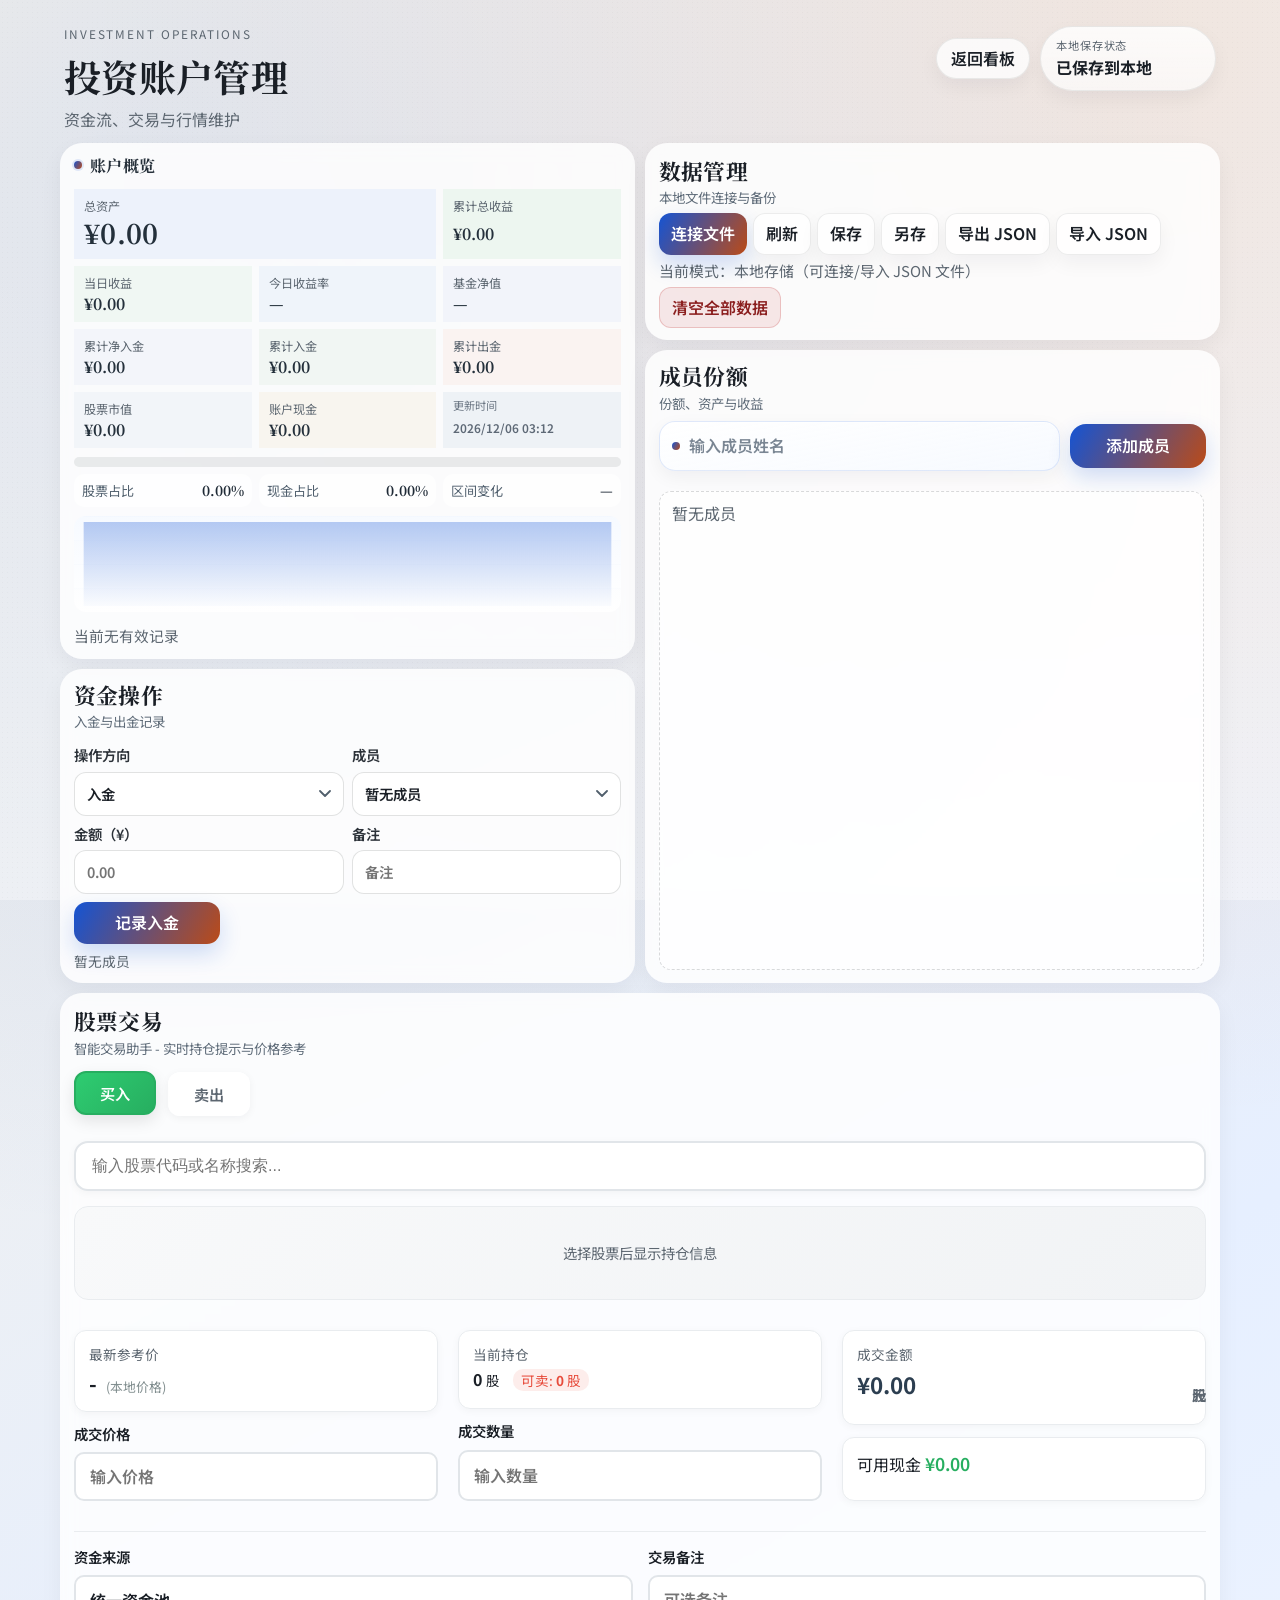
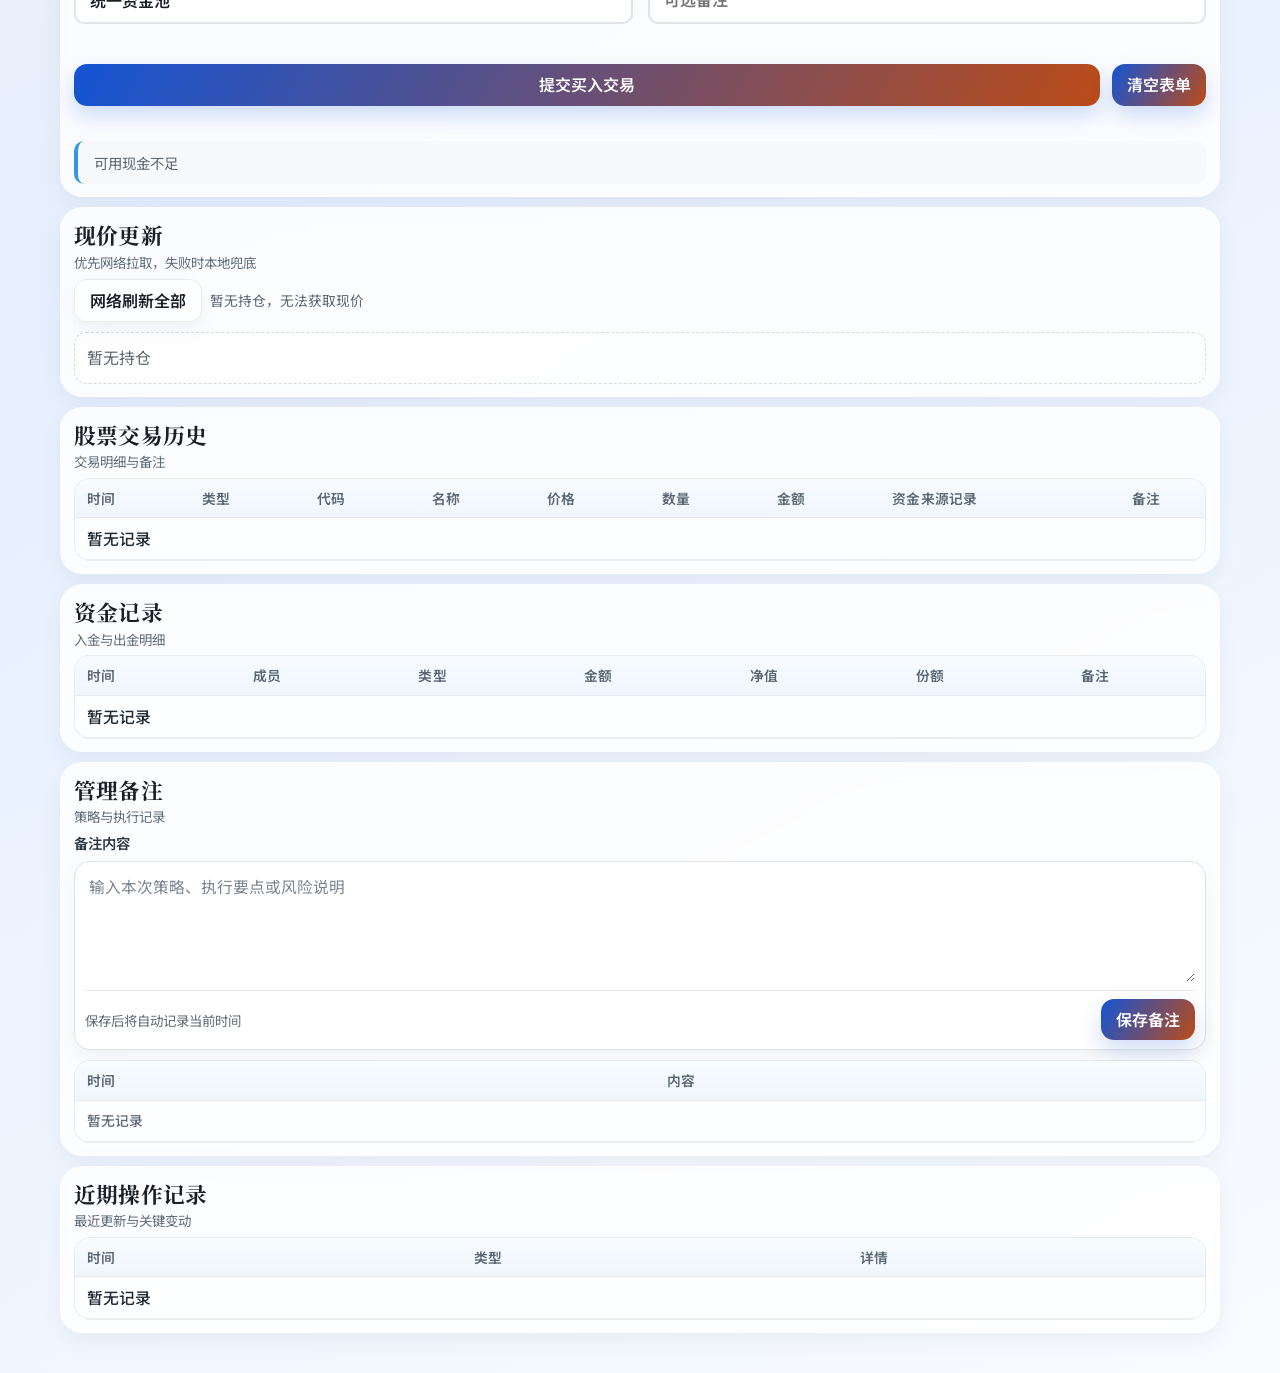
==== commit 35952f6e: "第一阶段优化：智能交易界面 - 重构交易表单为智能交易面板 - 添加股票搜索和自动补全功能 - 实现实时持仓信息提示 - 添加价格参考和交易金额预览 - 集成交易验证和状态提示 - 新增 trade-" ====
--- a/operation.html
+++ b/operation.html
@@ -190,48 +190,103 @@
       <section class="card reveal delay-6">
         <div class="section-head">
           <h3>股票交易</h3>
-          <p>买入与卖出记录</p>
+          <p>智能交易助手 - 实时持仓提示与价格参考</p>
         </div>
         <form id="trade-form">
-          <div class="editor-grid">
-            <label>
-              交易类型
-              <select id="trade-type">
-                <option value="buy">买入</option>
-                <option value="sell">卖出</option>
-              </select>
-            </label>
-            <label>
-              股票代码
-              <input id="trade-code" type="text" placeholder="600000" />
-            </label>
-            <label>
-              股票名称
-              <input id="trade-name" type="text" placeholder="股票名称" />
-            </label>
-            <label>
-              成交价格
-              <input id="trade-price" type="number" min="0" step="0.001" placeholder="0" />
-            </label>
-            <label>
-              成交数量
-              <input id="trade-quantity" type="number" min="0" step="1" placeholder="0" />
-            </label>
-            <label>
-              资金来源
-              <select id="trade-source-member">
-                <option value="pool">统一资金池</option>
-              </select>
-            </label>
-            <label>
-              备注
-              <input id="trade-note" type="text" placeholder="备注" />
-            </label>
+          <div class="trade-panel">
+            <!-- 交易类型选择 -->
+            <div class="trade-type-selector">
+              <label class="trade-type-option">
+                <input type="radio" name="trade-type" value="buy" id="trade-type-buy" checked>
+                <span class="trade-type-label buy-label">买入</span>
+              </label>
+              <label class="trade-type-option">
+                <input type="radio" name="trade-type" value="sell" id="trade-type-sell">
+                <span class="trade-type-label sell-label">卖出</span>
+              </label>
+            </div>
+
+            <!-- 股票搜索与选择 -->
+            <div class="stock-selector-section">
+              <div class="stock-search-wrapper">
+                <input type="text" id="stock-search" placeholder="输入股票代码或名称搜索..." autocomplete="off">
+                <div id="stock-suggestions" class="stock-suggestions"></div>
+              </div>
+              <div id="current-holding-info" class="current-holding-info">
+                <div class="holding-info-placeholder">
+                  <span>选择股票后显示持仓信息</span>
+                </div>
+              </div>
+            </div>
+
+            <!-- 交易详情 -->
+            <div class="trade-details-grid">
+              <div class="trade-price-section">
+                <div class="price-reference">
+                  <span class="price-label">最新参考价</span>
+                  <strong id="latest-price-ref">-</strong>
+                  <small id="price-source">(本地价格)</small>
+                </div>
+                <label class="trade-input-group">
+                  <span>成交价格</span>
+                  <input id="trade-price" type="number" min="0" step="0.001" placeholder="输入价格">
+                  <span class="input-unit">元</span>
+                </label>
+              </div>
+
+              <div class="trade-quantity-section">
+                <div class="quantity-reference">
+                  <span class="quantity-label">当前持仓</span>
+                  <strong id="current-holding-quantity">0</strong>
+                  <small>股</small>
+                  <span class="sellable-label" id="sellable-quantity-label">可卖: <strong>0</strong> 股</span>
+                </div>
+                <label class="trade-input-group">
+                  <span>成交数量</span>
+                  <input id="trade-quantity" type="number" min="0" step="1" placeholder="输入数量">
+                  <span class="input-unit">股</span>
+                </label>
+              </div>
+
+              <div class="trade-amount-section">
+                <div class="amount-preview">
+                  <span class="amount-label">成交金额</span>
+                  <strong id="trade-amount-preview">¥0.00</strong>
+                </div>
+                <div class="cash-balance">
+                  <span>可用现金</span>
+                  <strong id="available-cash">¥0.00</strong>
+                </div>
+              </div>
+            </div>
+
+            <!-- 高级选项 -->
+            <div class="trade-advanced-options">
+              <label class="trade-input-group">
+                <span>资金来源</span>
+                <select id="trade-source-member">
+                  <option value="pool">统一资金池</option>
+                </select>
+              </label>
+              <label class="trade-input-group">
+                <span>交易备注</span>
+                <input id="trade-note" type="text" placeholder="可选备注">
+              </label>
+            </div>
+
+            <!-- 交易按钮 -->
+            <div class="trade-actions">
+              <button type="submit" id="submit-trade-btn" class="trade-submit-btn">
+                <span id="trade-submit-text">提交买入交易</span>
+              </button>
+              <button type="button" id="clear-trade-form" class="trade-clear-btn">清空表单</button>
+            </div>
+
+            <!-- 交易状态提示 -->
+            <div id="trade-status" class="trade-status">
+              <p id="trade-preview" class="hint">输入股票代码和价格查看交易详情</p>
+            </div>
           </div>
-          <div class="actions">
-            <button type="submit">提交交易</button>
-          </div>
-          <p id="trade-preview" class="hint">成交金额与现金占用预览</p>
         </form>
       </section>
 
@@ -346,6 +401,7 @@
 
     <script src="./storage.js"></script>
     <script src="./ledger-core.js"></script>
+    <script src="./trade-optimizer.js"></script>
     <script src="./app.js"></script>
   </body>
 </html>
--- a/styles.css
+++ b/styles.css
@@ -2774,4 +2774,437 @@
     flex-direction: column;
     align-items: stretch;
   }
-}
+
+  .trade-details-grid {
+    grid-template-columns: 1fr;
+  }
+
+  .trade-type-selector {
+    flex-direction: column;
+  }
+
+  .stock-suggestions {
+    position: static;
+    margin-top: 8px;
+  }
+}
+
+/* ==================== */
+/* 交易界面优化样式 */
+/* ==================== */
+
+.trade-panel {
+  display: grid;
+  gap: 20px;
+  margin-top: 15px;
+}
+
+.trade-type-selector {
+  display: flex;
+  gap: 12px;
+  margin-bottom: 5px;
+}
+
+.trade-type-option {
+  display: flex;
+  align-items: center;
+  cursor: pointer;
+  user-select: none;
+}
+
+.trade-type-option input[type="radio"] {
+  display: none;
+}
+
+.trade-type-label {
+  display: inline-flex;
+  align-items: center;
+  justify-content: center;
+  padding: 10px 24px;
+  border-radius: 12px;
+  font-weight: 600;
+  font-size: 0.95rem;
+  transition: all 0.2s ease;
+  border: 2px solid transparent;
+  background: rgba(255, 255, 255, 0.9);
+  color: var(--muted);
+  box-shadow: 0 2px 8px rgba(0, 0, 0, 0.05);
+}
+
+.trade-type-option input[type="radio"]:checked + .trade-type-label {
+  transform: translateY(-1px);
+  box-shadow: 0 6px 16px rgba(0, 0, 0, 0.1);
+}
+
+.trade-type-option input[type="radio"]:checked + .buy-label {
+  background: linear-gradient(135deg, #2ecc71, #27ae60);
+  color: white;
+  border-color: #27ae60;
+}
+
+.trade-type-option input[type="radio"]:checked + .sell-label {
+  background: linear-gradient(135deg, #e74c3c, #c0392b);
+  color: white;
+  border-color: #c0392b;
+}
+
+.stock-selector-section {
+  display: grid;
+  gap: 15px;
+}
+
+.stock-search-wrapper {
+  position: relative;
+}
+
+#stock-search {
+  width: 100%;
+  padding: 14px 16px;
+  border: 2px solid #e1e5e9;
+  border-radius: 14px;
+  font-size: 1rem;
+  background: white;
+  transition: all 0.2s ease;
+  box-shadow: 0 2px 8px rgba(0, 0, 0, 0.04);
+}
+
+#stock-search:focus {
+  outline: none;
+  border-color: #3498db;
+  box-shadow: 0 4px 16px rgba(52, 152, 219, 0.15);
+}
+
+.stock-suggestions {
+  position: absolute;
+  top: 100%;
+  left: 0;
+  right: 0;
+  background: white;
+  border: 1px solid #e1e5e9;
+  border-radius: 10px;
+  margin-top: 5px;
+  max-height: 300px;
+  overflow-y: auto;
+  box-shadow: 0 8px 24px rgba(0, 0, 0, 0.12);
+  z-index: 1000;
+  display: none;
+}
+
+.stock-suggestion-item {
+  padding: 12px 16px;
+  cursor: pointer;
+  border-bottom: 1px solid #f0f2f5;
+  transition: background 0.15s ease;
+  display: flex;
+  justify-content: space-between;
+  align-items: center;
+}
+
+.stock-suggestion-item:hover {
+  background: #f8f9fa;
+}
+
+.stock-suggestion-item:last-child {
+  border-bottom: none;
+}
+
+.stock-suggestion-code {
+  font-weight: 600;
+  color: var(--ink);
+  font-family: 'Outfit', monospace;
+}
+
+.stock-suggestion-name {
+  color: var(--muted);
+  font-size: 0.9rem;
+  max-width: 200px;
+  overflow: hidden;
+  text-overflow: ellipsis;
+  white-space: nowrap;
+}
+
+.stock-suggestion-holding {
+  font-size: 0.85rem;
+  color: #27ae60;
+  background: rgba(39, 174, 96, 0.1);
+  padding: 2px 8px;
+  border-radius: 10px;
+}
+
+.current-holding-info {
+  background: linear-gradient(135deg, #f8f9fa, #f1f3f5);
+  border-radius: 14px;
+  padding: 16px;
+  border: 1px solid #e9ecef;
+}
+
+.holding-info-placeholder {
+  color: var(--muted);
+  font-size: 0.9rem;
+  text-align: center;
+  padding: 20px;
+}
+
+.holding-info-active {
+  display: grid;
+  gap: 12px;
+}
+
+.holding-stock-header {
+  display: flex;
+  justify-content: space-between;
+  align-items: center;
+  margin-bottom: 10px;
+}
+
+.holding-stock-code {
+  font-weight: 700;
+  font-size: 1.1rem;
+  color: var(--ink);
+  font-family: 'Outfit', monospace;
+}
+
+.holding-stock-name {
+  color: var(--muted);
+  font-size: 0.9rem;
+}
+
+.holding-metrics {
+  display: grid;
+  grid-template-columns: repeat(2, 1fr);
+  gap: 10px;
+}
+
+.holding-metric {
+  background: white;
+  padding: 10px;
+  border-radius: 10px;
+  border: 1px solid #e9ecef;
+}
+
+.holding-metric-label {
+  font-size: 0.8rem;
+  color: var(--muted);
+  margin-bottom: 4px;
+}
+
+.holding-metric-value {
+  font-weight: 600;
+  font-size: 0.95rem;
+}
+
+.holding-metric-value.positive {
+  color: #27ae60;
+}
+
+.holding-metric-value.negative {
+  color: #e74c3c;
+}
+
+.trade-details-grid {
+  display: grid;
+  grid-template-columns: repeat(3, 1fr);
+  gap: 20px;
+  margin-top: 10px;
+}
+
+.trade-price-section,
+.trade-quantity-section,
+.trade-amount-section {
+  display: grid;
+  gap: 12px;
+}
+
+.price-reference,
+.quantity-reference,
+.amount-preview,
+.cash-balance {
+  background: white;
+  padding: 14px;
+  border-radius: 12px;
+  border: 1px solid #e9ecef;
+  box-shadow: 0 2px 8px rgba(0, 0, 0, 0.04);
+}
+
+.price-label,
+.quantity-label,
+.amount-label {
+  font-size: 0.85rem;
+  color: var(--muted);
+  display: block;
+  margin-bottom: 6px;
+}
+
+#latest-price-ref {
+  font-size: 1.3rem;
+  color: var(--ink);
+  font-weight: 700;
+}
+
+#price-source {
+  font-size: 0.8rem;
+  color: #7f8c8d;
+  margin-left: 5px;
+}
+
+.sellable-label {
+  display: inline-block;
+  margin-left: 10px;
+  font-size: 0.85rem;
+  color: #e74c3c;
+  background: rgba(231, 76, 60, 0.1);
+  padding: 2px 8px;
+  border-radius: 10px;
+}
+
+#trade-amount-preview {
+  font-size: 1.4rem;
+  color: #2c3e50;
+  font-weight: 700;
+}
+
+#available-cash {
+  font-size: 1.1rem;
+  color: #27ae60;
+  font-weight: 600;
+}
+
+.trade-input-group {
+  display: grid;
+  gap: 8px;
+}
+
+.trade-input-group span:first-child {
+  font-weight: 600;
+  color: var(--ink);
+  font-size: 0.9rem;
+}
+
+.trade-input-group input,
+.trade-input-group select {
+  width: 100%;
+  padding: 12px 14px;
+  border: 2px solid #e1e5e9;
+  border-radius: 10px;
+  font-size: 1rem;
+  background: white;
+  transition: all 0.2s ease;
+}
+
+.trade-input-group input:focus,
+.trade-input-group select:focus {
+  outline: none;
+  border-color: #3498db;
+  box-shadow: 0 0 0 3px rgba(52, 152, 219, 0.1);
+}
+
+.input-unit {
+  position: absolute;
+  right: 14px;
+  top: 50%;
+  transform: translateY(-50%);
+  color: var(--muted);
+  font-size: 0.9rem;
+}
+
+.trade-advanced-options {
+  display: grid;
+  grid-template-columns: repeat(2, 1fr);
+  gap: 15px;
+  margin-top: 10px;
+  padding-top: 15px;
+  border-top: 1px solid #e9ecef;
+}
+
+.trade-actions {
+  display: flex;
+  gap: 12px;
+  margin-top: 20px;
+}
+
+.trade-submit-btn {
+  flex: 1;
+  padding: 16px 24px;
+  border: none;
+  border-radius: 14px;
+  font-size: 1.1rem;
+  font-weight: 700;
+  cursor: pointer;
+  transition: all 0.3s ease;
+  background: linear-gradient(135deg, #2ecc71, #27ae60);
+  color: white;
+  box-shadow: 0 6px 20px rgba(39, 174, 96, 0.3);
+}
+
+.trade-submit-btn:hover {
+  transform: translateY(-2px);
+  box-shadow: 0 10px 25px rgba(39, 174, 96, 0.4);
+}
+
+.trade-submit-btn.sell-mode {
+  background: linear-gradient(135deg, #e74c3c, #c0392b);
+  box-shadow: 0 6px 20px rgba(231, 76, 60, 0.3);
+}
+
+.trade-submit-btn.sell-mode:hover {
+  box-shadow: 0 10px 25px rgba(231, 76, 60, 0.4);
+}
+
+.trade-clear-btn {
+  padding: 16px 24px;
+  border: 2px solid #e1e5e9;
+  border-radius: 14px;
+  background: white;
+  color: var(--muted);
+  font-weight: 600;
+  cursor: pointer;
+  transition: all 0.2s ease;
+}
+
+.trade-clear-btn:hover {
+  border-color: #bdc3c7;
+  color: var(--ink);
+}
+
+.trade-status {
+  margin-top: 15px;
+  padding: 12px 16px;
+  background: #f8f9fa;
+  border-radius: 10px;
+  border-left: 4px solid #3498db;
+}
+
+.trade-status .hint {
+  margin: 0;
+  color: var(--muted);
+  font-size: 0.9rem;
+}
+
+.trade-status.error {
+  border-left-color: #e74c3c;
+  background: #fff5f5;
+}
+
+.trade-status.success {
+  border-left-color: #27ae60;
+  background: #f0fff4;
+}
+
+/* 响应式调整 */
+@media (max-width: 768px) {
+  .trade-details-grid {
+    grid-template-columns: 1fr;
+  }
+  
+  .trade-advanced-options {
+    grid-template-columns: 1fr;
+  }
+  
+  .trade-actions {
+    flex-direction: column;
+  }
+  
+  .holding-metrics {
+    grid-template-columns: 1fr;
+  }
+}
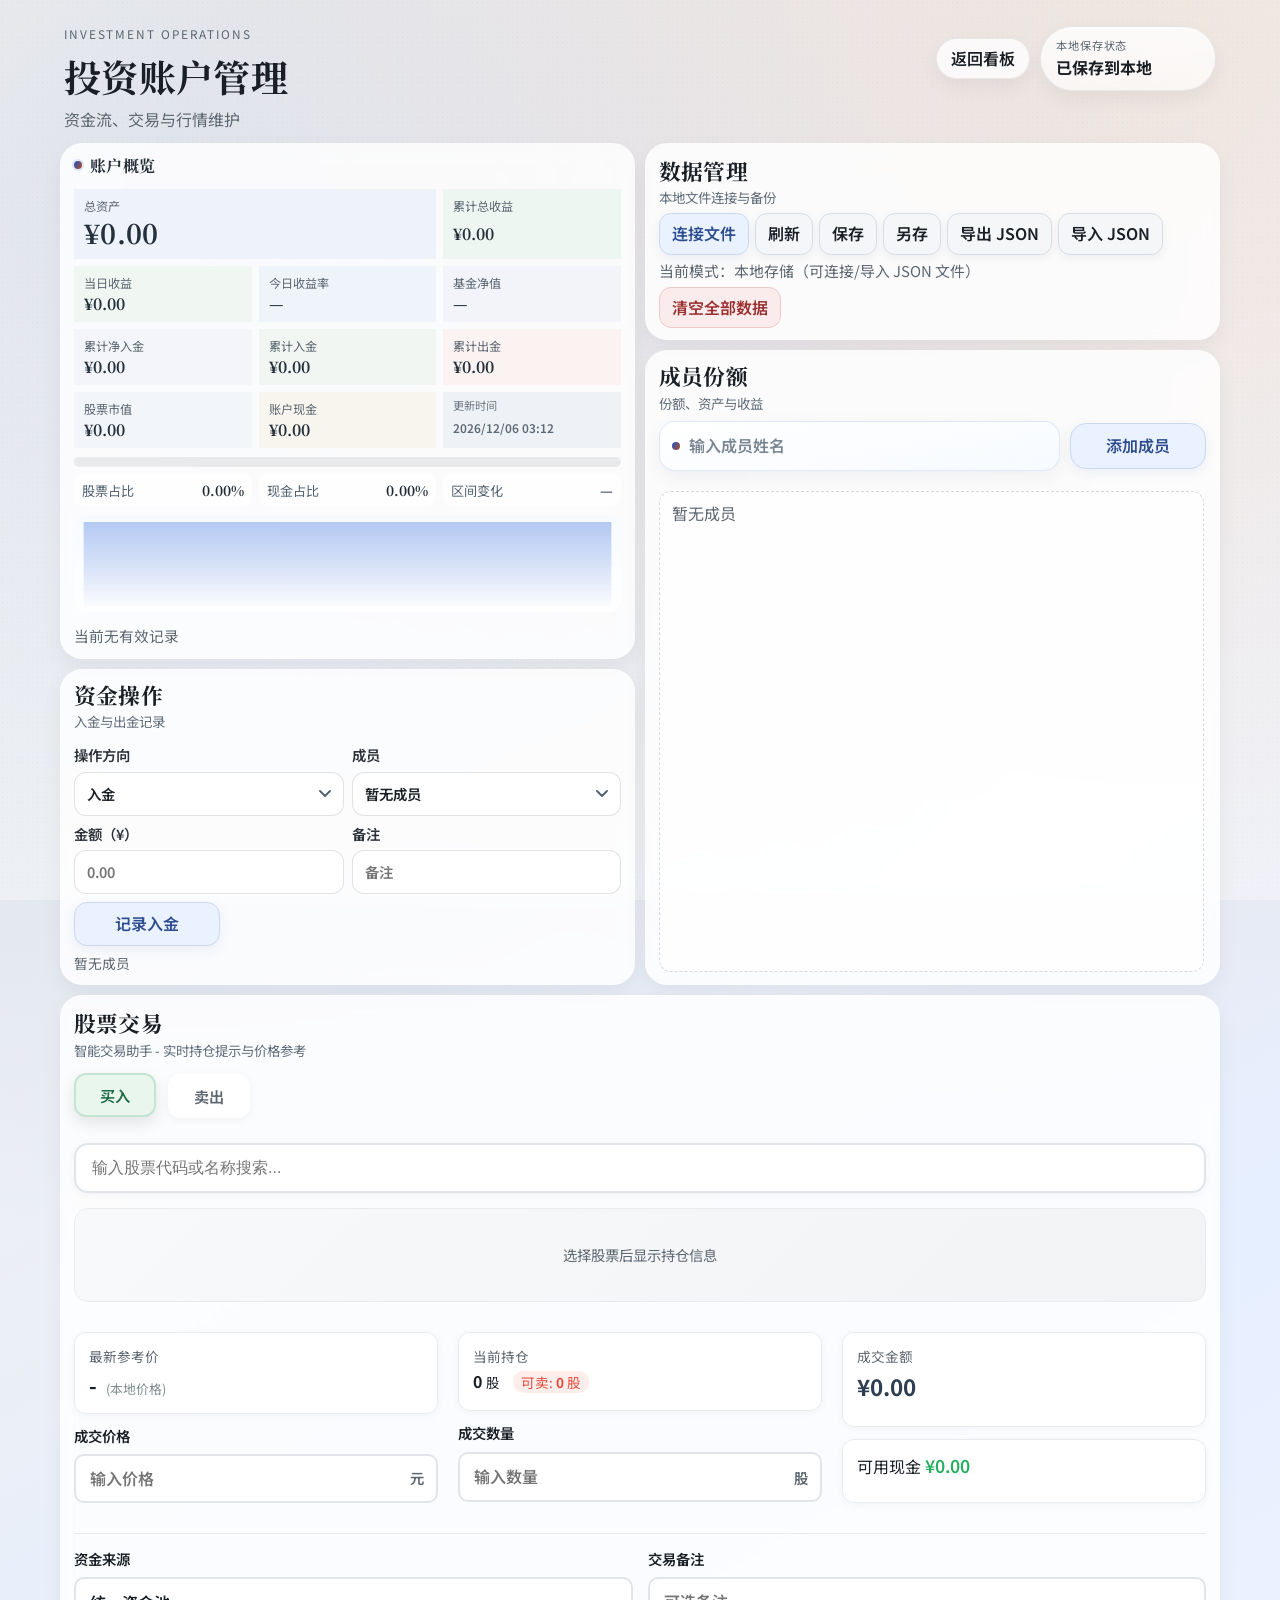
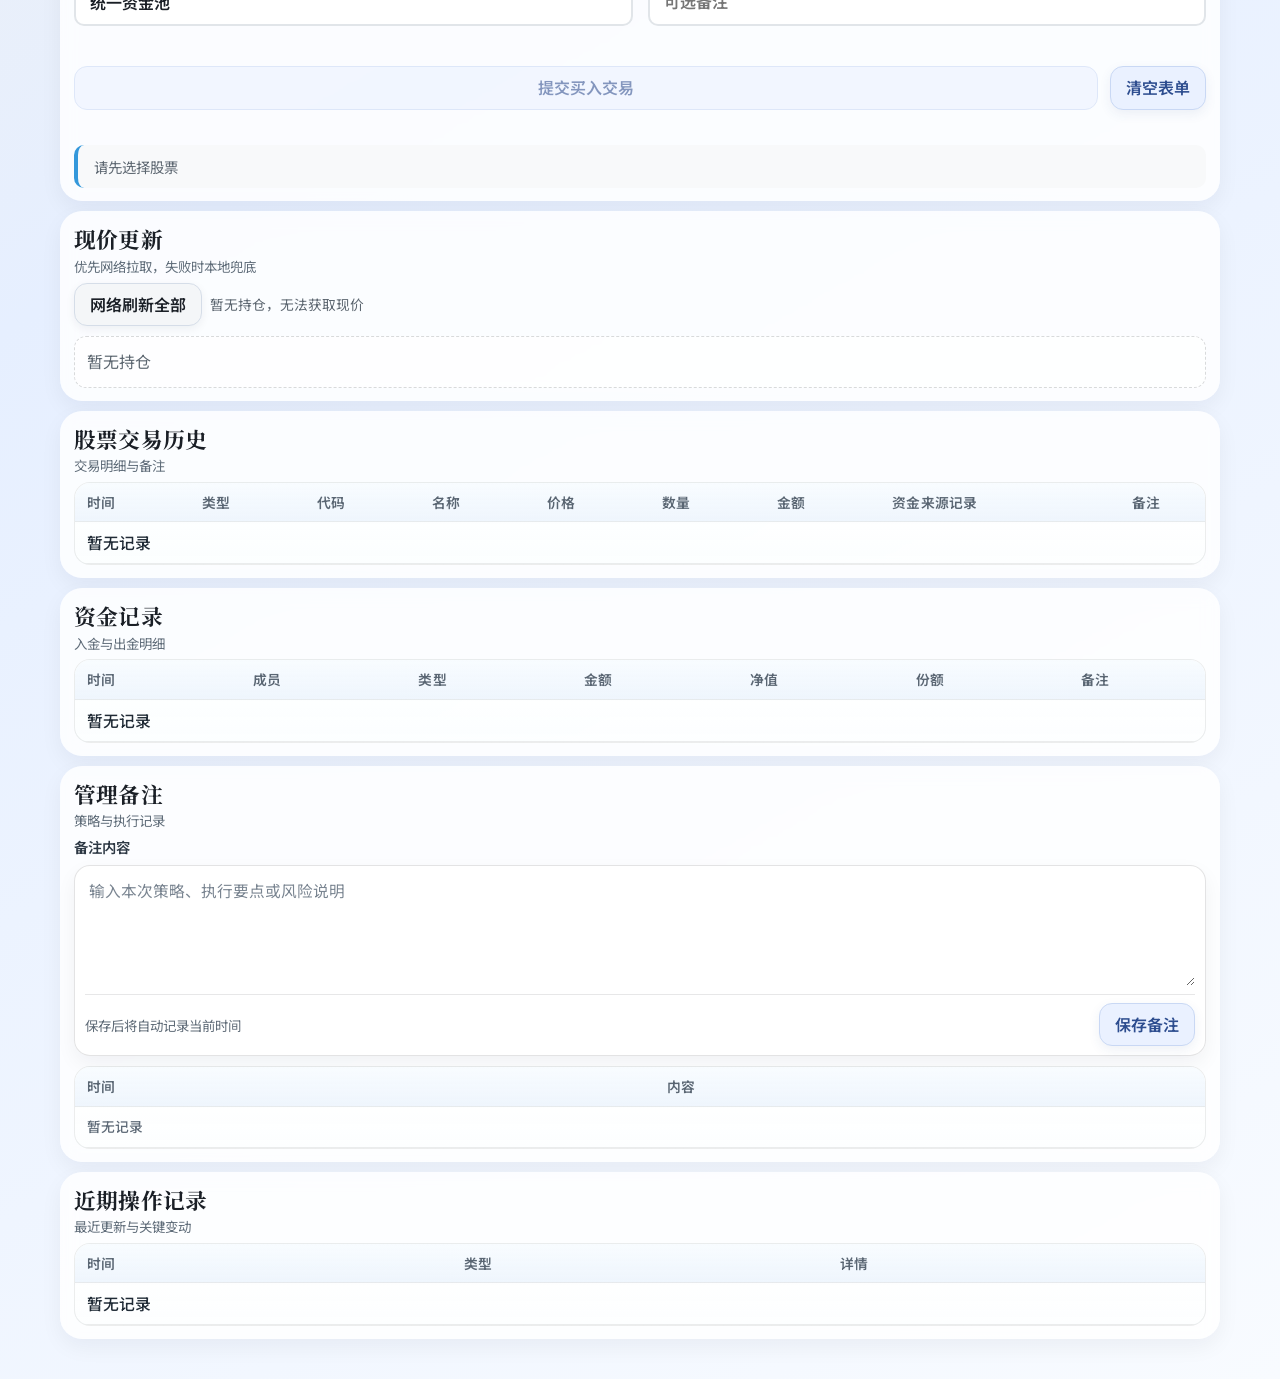
==== commit b7a0cc33: "feat: improve dashboard summary, trade search, and file sync UX" ====
--- a/operation.html
+++ b/operation.html
@@ -229,8 +229,10 @@
                 </div>
                 <label class="trade-input-group">
                   <span>成交价格</span>
-                  <input id="trade-price" type="number" min="0" step="0.001" placeholder="输入价格">
-                  <span class="input-unit">元</span>
+                  <span class="trade-input-with-unit">
+                    <input id="trade-price" type="number" min="0" step="0.001" placeholder="输入价格">
+                    <span class="input-unit">元</span>
+                  </span>
                 </label>
               </div>
 
@@ -243,8 +245,10 @@
                 </div>
                 <label class="trade-input-group">
                   <span>成交数量</span>
-                  <input id="trade-quantity" type="number" min="0" step="1" placeholder="输入数量">
-                  <span class="input-unit">股</span>
+                  <span class="trade-input-with-unit">
+                    <input id="trade-quantity" type="number" min="0" step="1" placeholder="输入数量">
+                    <span class="input-unit">股</span>
+                  </span>
                 </label>
               </div>
 
@@ -384,8 +388,8 @@
           <h3>近期操作记录</h3>
           <p>最近更新与关键变动</p>
         </div>
-        <div class="table-wrap">
-          <table>
+        <div class="table-wrap op-log-wrap">
+          <table class="op-log-table">
             <thead>
               <tr>
                 <th>时间</th>
--- a/styles.css
+++ b/styles.css
@@ -16,6 +16,23 @@
   --shadow-soft: 0 8px 20px rgba(19, 25, 33, 0.05);
   --radius: 22px;
   --num-serif: "Noto Serif SC", serif;
+  --btn-bg: #eaf1ff;
+  --btn-bg-hover: #dde8ff;
+  --btn-bg-active: #d2e0ff;
+  --btn-border: #c9d8f4;
+  --btn-text: #2d4d8f;
+  --btn-shadow: 0 4px 12px rgba(37, 72, 138, 0.08);
+  --btn-ghost-bg: #f4f6f8;
+  --btn-ghost-hover: #eceff3;
+  --btn-ghost-border: #d5dde8;
+  --btn-danger-bg: #faecec;
+  --btn-danger-hover: #f7e1e1;
+  --btn-danger-border: #efc9c9;
+  --btn-danger-text: #9b2f2f;
+  --btn-success-bg: #e8f6ee;
+  --btn-success-hover: #dcf0e4;
+  --btn-success-border: #c6e4d4;
+  --btn-success-text: #1f6a47;
 }
 
 * {
@@ -468,6 +485,95 @@
   box-shadow: inset 0 1px 0 rgba(255, 255, 255, 0.6);
 }
 
+.daily-summary-card {
+  display: grid;
+  gap: 8px;
+}
+
+.daily-summary-grid {
+  margin-top: 6px;
+  display: grid;
+  grid-template-columns: minmax(0, 1.35fr) minmax(0, 1fr);
+  gap: 10px;
+}
+
+.daily-summary-main {
+  margin: 0;
+  padding: 9px 10px;
+  border: 1px solid rgba(24, 28, 34, 0.1);
+  background: rgba(255, 255, 255, 0.76);
+  display: grid;
+  gap: 7px;
+}
+
+.daily-summary-lead {
+  margin: 0;
+  font-size: 0.94rem;
+  color: #2b3945;
+  line-height: 1.52;
+}
+
+.daily-summary-trend {
+  margin: 0;
+  font-size: 0.9rem;
+  color: #4f5f6f;
+  font-weight: 600;
+}
+
+.daily-summary-trend.trend-up {
+  color: var(--rise);
+}
+
+.daily-summary-trend.trend-down {
+  color: var(--fall);
+}
+
+.daily-summary-trend.trend-flat {
+  color: #3e5165;
+}
+
+.daily-summary-outlook {
+  margin: 0;
+  font-size: 0.88rem;
+  color: #5a6876;
+  line-height: 1.45;
+}
+
+.daily-summary-metrics {
+  display: grid;
+  grid-template-columns: repeat(2, minmax(0, 1fr));
+  gap: 8px;
+}
+
+.daily-summary-metrics p {
+  margin: 0;
+  padding: 8px 9px;
+  border: 1px solid rgba(24, 28, 34, 0.1);
+  background: rgba(255, 255, 255, 0.78);
+  display: grid;
+  gap: 3px;
+}
+
+.daily-summary-metrics p span {
+  font-size: 0.75rem;
+  color: #647281;
+}
+
+.daily-summary-metrics p strong {
+  font-size: 0.98rem;
+  font-family: var(--num-serif);
+  font-variant-numeric: tabular-nums;
+  font-feature-settings: "tnum" 1, "lnum" 1;
+  color: #26323f;
+}
+
+.daily-summary-footnote {
+  margin: 0;
+  color: #5f6d7b;
+  font-size: 0.82rem;
+  line-height: 1.45;
+}
+
 .member-cards {
   margin-top: 9px;
   display: grid;
@@ -1374,6 +1480,15 @@
   margin-top: 10px;
 }
 
+.op-log-wrap {
+  max-height: 360px;
+  overflow: auto;
+}
+
+.op-log-table {
+  min-width: 760px;
+}
+
 #note-body td:first-child {
   color: #5f6b78;
   font-size: 0.86rem;
@@ -1445,7 +1560,7 @@
   border-radius: 16px;
   padding: 11px 21px;
   min-width: 136px;
-  box-shadow: 0 9px 22px rgba(20, 84, 212, 0.2);
+  box-shadow: var(--btn-shadow);
 }
 
 table {
@@ -1662,36 +1777,54 @@
 }
 
 button:not(.calc-toggle) {
-  border: none;
+  border: 1px solid var(--btn-border);
   border-radius: 13px;
   padding: 10px 15px;
   font: inherit;
   font-weight: 600;
-  color: #fff;
-  background: linear-gradient(120deg, var(--accent-a), var(--accent-b));
+  color: var(--btn-text);
+  background: var(--btn-bg);
   cursor: pointer;
-  box-shadow: 0 10px 22px rgba(20, 84, 212, 0.2);
-  transition: transform 180ms ease, box-shadow 180ms ease, filter 180ms ease;
+  box-shadow: var(--btn-shadow);
+  transition: transform 180ms ease, box-shadow 180ms ease, background-color 180ms ease, border-color 180ms ease, color 180ms ease;
 }
 
 button:not(.calc-toggle):hover {
   transform: translateY(-1px);
-  box-shadow: 0 14px 28px rgba(20, 84, 212, 0.22);
-  filter: saturate(1.05);
+  background: var(--btn-bg-hover);
+  border-color: #b9ccf0;
+  box-shadow: 0 7px 16px rgba(37, 72, 138, 0.12);
+}
+
+button:not(.calc-toggle):active {
+  transform: translateY(0);
+  background: var(--btn-bg-active);
+  box-shadow: 0 2px 8px rgba(37, 72, 138, 0.1);
+}
+
+button:not(.calc-toggle):disabled {
+  opacity: 0.58;
+  cursor: not-allowed;
+  transform: none;
+  box-shadow: none;
 }
 
 button.ghost {
   color: var(--ink);
-  background: rgba(255, 255, 255, 0.76);
-  border: 1px solid var(--line-soft);
-  box-shadow: var(--shadow-soft);
+  background: var(--btn-ghost-bg);
+  border: 1px solid var(--btn-ghost-border);
+  box-shadow: 0 3px 10px rgba(20, 30, 46, 0.06);
+}
+
+button.ghost:hover {
+  background: var(--btn-ghost-hover);
 }
 
 button.remove {
   padding: 8px 10px;
-  color: #8b1f1f;
-  background: rgba(184, 31, 31, 0.09);
-  border: 1px solid rgba(184, 31, 31, 0.2);
+  color: var(--btn-danger-text);
+  background: var(--btn-danger-bg);
+  border: 1px solid var(--btn-danger-border);
   box-shadow: none;
 }
 
@@ -1702,9 +1835,9 @@
 
 button.quote-refresh {
   padding: 8px 10px;
-  color: var(--ink);
-  background: rgba(20, 84, 212, 0.09);
-  border: 1px solid rgba(20, 84, 212, 0.28);
+  color: var(--btn-text);
+  background: #edf3ff;
+  border: 1px solid #c6d5f2;
   box-shadow: none;
 }
 
@@ -2584,6 +2717,10 @@
     grid-template-columns: repeat(2, minmax(0, 1fr));
   }
 
+  .daily-summary-grid {
+    grid-template-columns: 1fr;
+  }
+
   .dash-holding-main {
     grid-template-columns: 1fr;
     gap: 6px;
@@ -2693,9 +2830,17 @@
     grid-template-columns: 1fr;
   }
 
+  .daily-summary-metrics {
+    grid-template-columns: 1fr;
+  }
+
   .profit-card-head {
     flex-direction: column;
     align-items: flex-start;
+  }
+
+  .op-log-wrap {
+    max-height: 300px;
   }
 
   .section-head-inline {
@@ -2837,15 +2982,15 @@
 }
 
 .trade-type-option input[type="radio"]:checked + .buy-label {
-  background: linear-gradient(135deg, #2ecc71, #27ae60);
-  color: white;
-  border-color: #27ae60;
+  background: var(--btn-success-bg);
+  color: var(--btn-success-text);
+  border-color: var(--btn-success-border);
 }
 
 .trade-type-option input[type="radio"]:checked + .sell-label {
-  background: linear-gradient(135deg, #e74c3c, #c0392b);
-  color: white;
-  border-color: #c0392b;
+  background: var(--btn-danger-bg);
+  color: var(--btn-danger-text);
+  border-color: var(--btn-danger-border);
 }
 
 .stock-selector-section {
@@ -3074,6 +3219,11 @@
   gap: 8px;
 }
 
+.trade-input-with-unit {
+  position: relative;
+  display: block;
+}
+
 .trade-input-group span:first-child {
   font-weight: 600;
   color: var(--ink);
@@ -3091,6 +3241,10 @@
   transition: all 0.2s ease;
 }
 
+.trade-input-with-unit input {
+  padding-right: 44px;
+}
+
 .trade-input-group input:focus,
 .trade-input-group select:focus {
   outline: none;
@@ -3105,6 +3259,7 @@
   transform: translateY(-50%);
   color: var(--muted);
   font-size: 0.9rem;
+  pointer-events: none;
 }
 
 .trade-advanced-options {
@@ -3125,44 +3280,51 @@
 .trade-submit-btn {
   flex: 1;
   padding: 16px 24px;
-  border: none;
+  border: 1px solid var(--btn-success-border);
   border-radius: 14px;
   font-size: 1.1rem;
   font-weight: 700;
   cursor: pointer;
   transition: all 0.3s ease;
-  background: linear-gradient(135deg, #2ecc71, #27ae60);
-  color: white;
-  box-shadow: 0 6px 20px rgba(39, 174, 96, 0.3);
+  background: var(--btn-success-bg);
+  color: var(--btn-success-text);
+  box-shadow: 0 4px 12px rgba(31, 106, 71, 0.1);
 }
 
 .trade-submit-btn:hover {
   transform: translateY(-2px);
-  box-shadow: 0 10px 25px rgba(39, 174, 96, 0.4);
+  background: var(--btn-success-hover);
+  border-color: #b4dcc8;
+  box-shadow: 0 7px 16px rgba(31, 106, 71, 0.14);
 }
 
 .trade-submit-btn.sell-mode {
-  background: linear-gradient(135deg, #e74c3c, #c0392b);
-  box-shadow: 0 6px 20px rgba(231, 76, 60, 0.3);
+  background: var(--btn-danger-bg);
+  color: var(--btn-danger-text);
+  border-color: var(--btn-danger-border);
+  box-shadow: 0 4px 12px rgba(155, 47, 47, 0.1);
 }
 
 .trade-submit-btn.sell-mode:hover {
-  box-shadow: 0 10px 25px rgba(231, 76, 60, 0.4);
+  background: var(--btn-danger-hover);
+  border-color: #e7b0b0;
+  box-shadow: 0 7px 16px rgba(155, 47, 47, 0.14);
 }
 
 .trade-clear-btn {
   padding: 16px 24px;
-  border: 2px solid #e1e5e9;
+  border: 1px solid var(--btn-ghost-border);
   border-radius: 14px;
-  background: white;
-  color: var(--muted);
+  background: var(--btn-ghost-bg);
+  color: #4c5966;
   font-weight: 600;
   cursor: pointer;
   transition: all 0.2s ease;
 }
 
 .trade-clear-btn:hover {
-  border-color: #bdc3c7;
+  background: var(--btn-ghost-hover);
+  border-color: #c5ceda;
   color: var(--ink);
 }
 
